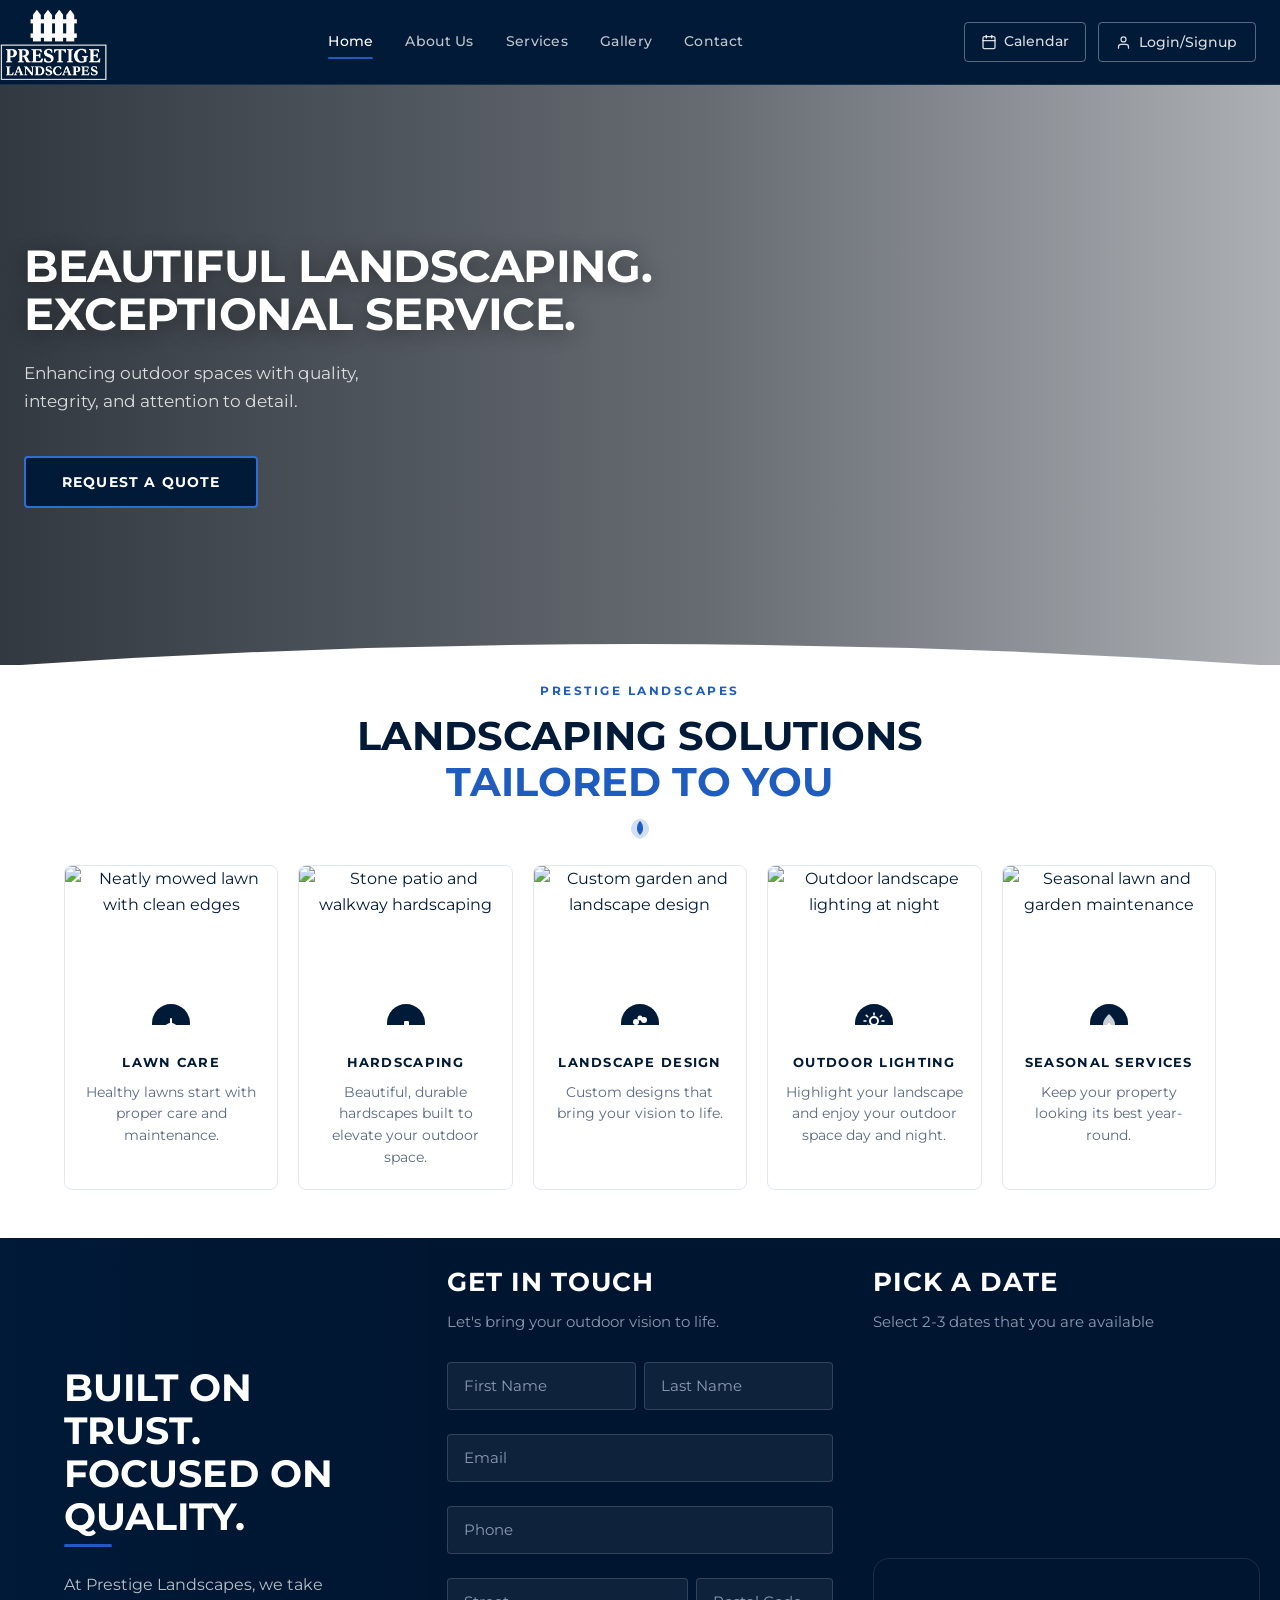
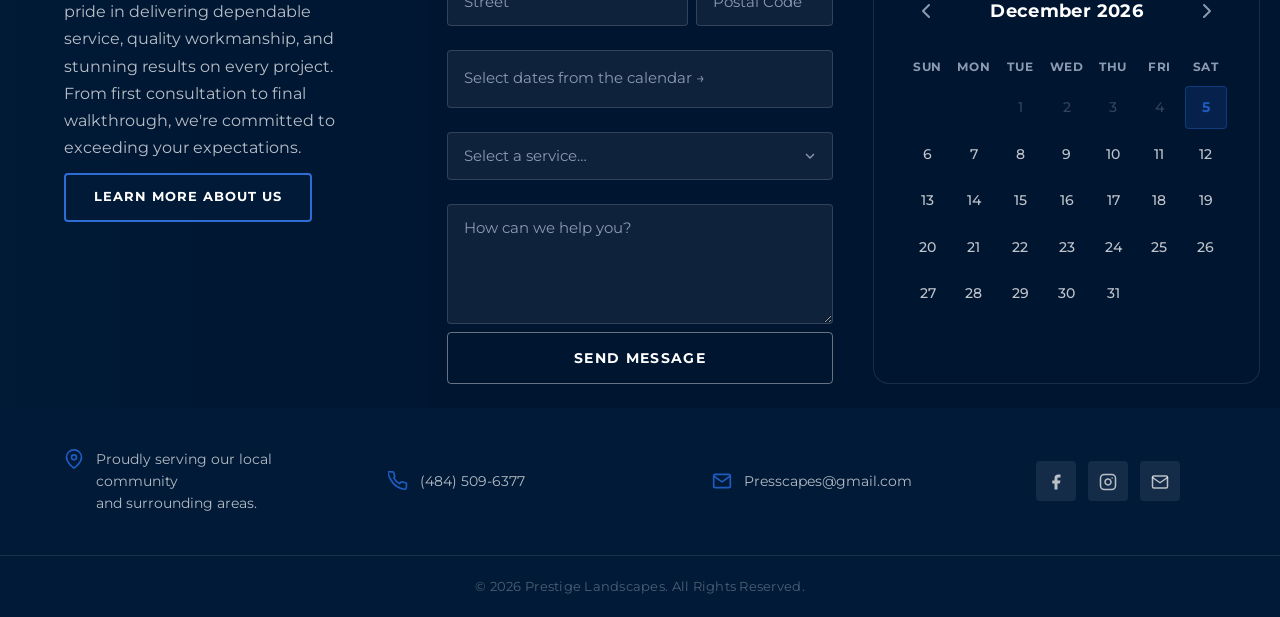
==== index.html @ 373656e6 "Install and configure Vercel Speed Insights This is an automated pull request generated by Vercel to" ====
<!DOCTYPE html>
<html lang="en">
<head>
  <meta charset="UTF-8" />
  <meta name="viewport" content="width=device-width, initial-scale=1.0" />
  <title>Prestige Landscapes</title>
  <link rel="stylesheet" href="style.css" />
  <link rel="preconnect" href="https://fonts.googleapis.com" />
  <link rel="preconnect" href="https://fonts.gstatic.com" crossorigin />
  <link href="https://fonts.googleapis.com/css2?family=Montserrat:wght@400;500;600;700&display=swap" rel="stylesheet" />
  <script type="module">
    import { injectSpeedInsights } from 'https://cdn.jsdelivr.net/npm/@vercel/speed-insights@2.0.0/dist/index.mjs';
    injectSpeedInsights();
  </script>
</head>
<body>

  <!-- NAVBAR -->
  <header class="navbar" id="navbar">
    <div class="nav-inner">
      <!-- Logo -->
      <a href="#home" class="nav-logo" aria-label="Prestige Landscapes Home">
        <img src="logo.png" alt="Prestige Landscapes" width="107" height="107" class="nav-logo-img" />
      </a>

      <!-- Nav Links -->
      <nav class="nav-links" id="nav-links" aria-label="Main navigation">
        <a href="index.html" class="nav-link active" id="home-link">Home</a>
        <a href="about.html" class="nav-link">About Us</a>
        <a href="services.html" class="nav-link">Services</a>
        <a href="gallery.html" class="nav-link">Gallery</a>
        <a href="contact.html" class="nav-link">Contact</a>
      </nav>

      <!-- Nav Actions -->
      <div class="nav-actions">
        <a href="schedule.html" class="btn-nav-outline">
          <svg width="16" height="16" viewBox="0 0 24 24" fill="none" stroke="currentColor" stroke-width="2" stroke-linecap="round" stroke-linejoin="round" aria-hidden="true"><rect x="3" y="4" width="18" height="18" rx="2"/><line x1="16" y1="2" x2="16" y2="6"/><line x1="8" y1="2" x2="8" y2="6"/><line x1="3" y1="10" x2="21" y2="10"/></svg>
          Calendar
        </a>
        <div class="auth-btn-wrap">
        <button class="btn-nav-solid" id="open-auth" type="button">
          <svg width="15" height="15" viewBox="0 0 24 24" fill="none" stroke="currentColor" stroke-width="2" stroke-linecap="round" stroke-linejoin="round" aria-hidden="true"><path d="M20 21v-2a4 4 0 00-4-4H8a4 4 0 00-4 4v2"/><circle cx="12" cy="7" r="4"/></svg>
          Login/Signup
        </button>
        <div class="user-dropdown" id="user-dropdown" hidden>
          <button class="user-dropdown-item" id="dropdown-booked">
            <svg width="15" height="15" viewBox="0 0 24 24" fill="none" stroke="currentColor" stroke-width="2" stroke-linecap="round" stroke-linejoin="round" aria-hidden="true"><rect x="3" y="4" width="18" height="18" rx="2"/><line x1="16" y1="2" x2="16" y2="6"/><line x1="8" y1="2" x2="8" y2="6"/><line x1="3" y1="10" x2="21" y2="10"/><path d="M8 14h.01M12 14h.01M16 14h.01M8 18h.01M12 18h.01"/></svg>
            Booked
          </button>
          <button class="user-dropdown-item" id="dropdown-settings">
            <svg width="15" height="15" viewBox="0 0 24 24" fill="none" stroke="currentColor" stroke-width="2" stroke-linecap="round" stroke-linejoin="round" aria-hidden="true"><circle cx="12" cy="12" r="3"/><path d="M19.4 15a1.65 1.65 0 00.33 1.82l.06.06a2 2 0 010 2.83 2 2 0 01-2.83 0l-.06-.06a1.65 1.65 0 00-1.82-.33 1.65 1.65 0 00-1 1.51V21a2 2 0 01-4 0v-.09A1.65 1.65 0 009 19.4a1.65 1.65 0 00-1.82.33l-.06.06a2 2 0 01-2.83 0 2 2 0 010-2.83l.06-.06A1.65 1.65 0 004.68 15a1.65 1.65 0 00-1.51-1H3a2 2 0 010-4h.09A1.65 1.65 0 004.6 9a1.65 1.65 0 00-.33-1.82l-.06-.06a2 2 0 010-2.83 2 2 0 012.83 0l.06.06A1.65 1.65 0 009 4.68a1.65 1.65 0 001-1.51V3a2 2 0 014 0v.09a1.65 1.65 0 001 1.51 1.65 1.65 0 001.82-.33l.06-.06a2 2 0 012.83 0 2 2 0 010 2.83l-.06.06A1.65 1.65 0 0019.4 9a1.65 1.65 0 001.51 1H21a2 2 0 010 4h-.09a1.65 1.65 0 00-1.51 1z"/></svg>
            Settings
          </button>
          <button class="user-dropdown-item user-dropdown-logout" id="dropdown-logout">
            <svg width="15" height="15" viewBox="0 0 24 24" fill="none" stroke="currentColor" stroke-width="2" stroke-linecap="round" stroke-linejoin="round" aria-hidden="true"><path d="M9 21H5a2 2 0 01-2-2V5a2 2 0 012-2h4"/><polyline points="16 17 21 12 16 7"/><line x1="21" y1="12" x2="9" y2="12"/></svg>
            Logout
          </button>
        </div>
        </div>
      </div>

      <button class="hamburger" id="hamburger" aria-label="Toggle menu" aria-expanded="false" aria-controls="nav-links">
        <span></span><span></span><span></span>
      </button>
    </div>
  </header>

  <!-- HERO -->
  <section class="hero" id="home">
    <div class="hero-overlay"></div>
    <div class="hero-arc">
      <svg viewBox="0 0 1440 60" preserveAspectRatio="none" xmlns="http://www.w3.org/2000/svg" style="width:100%;display:block;">
        <path d="M0,60 Q720,10 1440,60 L1440,60 L0,60 Z" fill="#ffffff"/>
      </svg>
    </div>
    <div class="hero-content">
      <h1 class="hero-title"><span class="hero-line">Beautiful Landscaping.</span><span class="hero-line">Exceptional Service.</span></h1>
      <p class="hero-sub"><span class="hero-sub-line">Enhancing outdoor spaces with quality,</span><span class="hero-sub-line">integrity, and attention to detail.</span></p>
      <a href="#contact" class="btn-hero">Request a Quote</a>
    </div>
  </section>

  <!-- SERVICES -->
  <section class="section-services" id="services">
    <div class="container">
      <div class="services-header">
        <p class="eyebrow-blue">Prestige Landscapes</p>
        <h2 class="services-title">Landscaping Solutions<br><span class="title-accent">Tailored to You</span></h2>
        <div class="title-leaf" aria-hidden="true">
          <svg width="24" height="24" viewBox="0 0 24 24" fill="none"><path d="M12 2C6 2 3 8 3 12s3 8 9 10c6-2 9-6 9-10S18 2 12 2z" fill="#1E5CBF" opacity=".2"/><path d="M12 4c-3 3-3 6-3 8s1 4 3 6c2-2 3-4 3-6s0-5-3-8z" fill="#1E5CBF"/></svg>
        </div>
      </div>
      <div class="services-grid">
        <!-- Lawn Care -->
        <div class="service-card">
          <div class="service-img-wrap">
            <img src="https://picsum.photos/id/15/400/280" alt="Neatly mowed lawn with clean edges" loading="lazy" width="400" height="280"/>
            <div class="service-icon-badge" aria-hidden="true">
              <svg width="24" height="24" viewBox="0 0 24 24" fill="none"><path d="M3 21c0 0 3-8 9-8s9 8 9 8" stroke="white" stroke-width="2" stroke-linecap="round"/><path d="M12 13V8" stroke="white" stroke-width="2" stroke-linecap="round"/><path d="M8 17c0 0 2-5 4-4" stroke="white" stroke-width="1.5" stroke-linecap="round"/><path d="M16 17c0 0-2-5-4-4" stroke="white" stroke-width="1.5" stroke-linecap="round"/></svg>
            </div>
          </div>
          <h3>Lawn Care</h3>
          <p>Healthy lawns start with proper care and maintenance.</p>
        </div>
        <!-- Hardscaping -->
        <div class="service-card">
          <div class="service-img-wrap">
            <img src="https://picsum.photos/id/43/400/280" alt="Stone patio and walkway hardscaping" loading="lazy" width="400" height="280"/>
            <div class="service-icon-badge" aria-hidden="true">
              <svg width="24" height="24" viewBox="0 0 24 24" fill="none"><rect x="3" y="14" width="5" height="7" rx="1" fill="white"/><rect x="10" y="10" width="5" height="11" rx="1" fill="white"/><rect x="17" y="16" width="4" height="5" rx="1" fill="white"/><rect x="2" y="20" width="20" height="2" rx="1" fill="white"/></svg>
            </div>
          </div>
          <h3>Hardscaping</h3>
          <p>Beautiful, durable hardscapes built to elevate your outdoor space.</p>
        </div>
        <!-- Landscape Design -->
        <div class="service-card">
          <div class="service-img-wrap">
            <img src="https://picsum.photos/id/75/400/280" alt="Custom garden and landscape design" loading="lazy" width="400" height="280"/>
            <div class="service-icon-badge" aria-hidden="true">
              <svg width="24" height="24" viewBox="0 0 24 24" fill="none"><rect x="3" y="14" width="18" height="7" rx="2" fill="white" opacity=".3"/><circle cx="8" cy="11" r="3" fill="white"/><circle cx="16" cy="9" r="3" fill="white"/><circle cx="12" cy="7" r="2.5" fill="white"/></svg>
            </div>
          </div>
          <h3>Landscape Design</h3>
          <p>Custom designs that bring your vision to life.</p>
        </div>
        <!-- Outdoor Lighting -->
        <div class="service-card">
          <div class="service-img-wrap">
            <img src="https://picsum.photos/id/429/400/280" alt="Outdoor landscape lighting at night" loading="lazy" width="400" height="280"/>
            <div class="service-icon-badge" aria-hidden="true">
              <svg width="24" height="24" viewBox="0 0 24 24" fill="none"><circle cx="12" cy="10" r="4" stroke="white" stroke-width="2"/><path d="M12 2v2M12 18v2M4.22 4.22l1.42 1.42M18.36 18.36l1.42 1.42M2 10h2M20 10h2M4.22 15.78l1.42-1.42M18.36 5.64l1.42-1.42" stroke="white" stroke-width="1.5" stroke-linecap="round"/><path d="M9 17h6l-1 4H10z" fill="white" opacity=".6"/></svg>
            </div>
          </div>
          <h3>Outdoor Lighting</h3>
          <p>Highlight your landscape and enjoy your outdoor space day and night.</p>
        </div>
        <!-- Seasonal Services -->
        <div class="service-card">
          <div class="service-img-wrap">
            <img src="https://picsum.photos/id/57/400/280" alt="Seasonal lawn and garden maintenance" loading="lazy" width="400" height="280"/>
            <div class="service-icon-badge" aria-hidden="true">
              <svg width="24" height="24" viewBox="0 0 24 24" fill="none"><path d="M12 3C8 7 6 10 6 13a6 6 0 0012 0c0-3-2-6-6-10z" fill="white" opacity=".8"/><path d="M12 13v6" stroke="white" stroke-width="2" stroke-linecap="round"/><path d="M9 16l3-3 3 3" stroke="white" stroke-width="1.5" stroke-linecap="round" stroke-linejoin="round"/></svg>
            </div>
          </div>
          <h3>Seasonal Services</h3>
          <p>Keep your property looking its best year-round.</p>
        </div>
      </div>
    </div>
  </section>

  <!-- ABOUT + CONTACT + CALENDAR -->
  <section class="section-contact-cal" id="contact">
    <div class="contact-cal-grid">
      <!-- Built on Trust (left) -->
      <div class="contact-cal-about" id="about">
        <h2 class="split-title">Built on Trust.<br>Focused on Quality.</h2>
        <div class="split-divider" aria-hidden="true"></div>
        <p class="split-body">At Prestige Landscapes, we take pride in delivering dependable service, quality workmanship, and stunning results on every project. From first consultation to final walkthrough, we're committed to exceeding your expectations.</p>
        <a href="#" class="btn-outline-white btn-inactive" onclick="return false;">Learn More About Us</a>
      </div>
      <!-- Form (middle) -->
      <div class="contact-cal-form" id="schedule">
        <h2 class="contact-title">Get in Touch</h2>
        <p class="contact-sub">Let's bring your outdoor vision to life.</p>
        <form class="contact-form" id="contact-form" novalidate aria-label="Contact form">
          <!-- Name -->
          <div class="cform-group">
            <div style="display:flex;gap:.5rem;">
              <input type="text" id="cf-fname" name="fname" placeholder="First Name" autocomplete="given-name" required aria-required="true" style="flex:1;" />
              <input type="text" id="cf-lname" name="lname" placeholder="Last Name" autocomplete="family-name" required aria-required="true" style="flex:1;" />
            </div>
            <span class="cfield-error" id="cf-name-error" role="alert"></span>
          </div>
          <!-- Email -->
          <div class="cform-group">
            <label for="cf-email" class="sr-only">Email Address</label>
            <input type="email" id="cf-email" name="email" placeholder="Email" autocomplete="email" required aria-required="true"/>
            <span class="cfield-error" id="cf-email-error" role="alert"></span>
          </div>
          <!-- Phone -->
          <div class="cform-group">
            <label for="cf-phone" class="sr-only">Phone Number</label>
            <input type="tel" id="cf-phone" name="phone" placeholder="Phone" autocomplete="tel" required aria-required="true"/>
            <span class="cfield-error" id="cf-phone-error" role="alert"></span>
          </div>
          <!-- Street | Postal Code -->
          <div class="cform-group">
            <div style="display:flex;gap:.5rem;">
              <input type="text" id="cf-street" name="street" placeholder="Street" autocomplete="street-address" style="flex:2;" />
              <input type="text" id="cf-zip" name="zip" placeholder="Postal Code" autocomplete="postal-code" style="flex:1;" />
            </div>
          </div>
          <!-- Date picker -->
          <div class="cform-group">
            <div class="date-time-picker" id="date-time-picker"></div>
            <input type="hidden" id="cf-date" name="date"/>
            <span class="cfield-error" id="cf-date-error" role="alert"></span>
          </div>
          <!-- Service -->
          <div class="cform-group">
            <label for="cf-service" class="sr-only">Service Needed</label>
            <select id="cf-service" name="service" required aria-required="true">
              <option value="">Select a service…</option>
              <option value="lawn">Lawn Care</option>
              <option value="hardscape">Hardscaping</option>
              <option value="design">Landscape Design</option>
              <option value="lighting">Outdoor Lighting</option>
              <option value="seasonal">Seasonal Services</option>
              <option value="other">Other</option>
            </select>
            <span class="cfield-error" id="cf-service-error" role="alert"></span>
          </div>
          <!-- Message -->
          <div class="cform-group">
            <label for="cf-message" class="sr-only">Message</label>
            <textarea id="cf-message" name="message" rows="4" placeholder="How can we help you?"></textarea>
          </div>
          <button type="submit" class="btn-send" id="send-btn">
            <span class="send-text">Send Message</span>
            <span class="send-spinner" hidden aria-hidden="true">
              <svg width="18" height="18" viewBox="0 0 18 18" fill="none" class="spinner-svg"><circle cx="9" cy="9" r="6" stroke="currentColor" stroke-width="2.5" stroke-dasharray="28" stroke-dashoffset="10" stroke-linecap="round"/></svg>
              Sending…
            </span>
          </button>
        </form>
      </div>
      <!-- Calendar (right) -->
      <div class="contact-cal-right">
        <h2 class="contact-title">Pick a Date</h2>
        <p class="contact-sub">Select 2-3 dates that you are available</p>
        <div class="calendar" id="calendar" aria-label="Booking calendar">
          <div class="cal-header">
            <button class="cal-nav" id="cal-prev" aria-label="Previous month">
              <svg width="20" height="20" viewBox="0 0 20 20" fill="none" aria-hidden="true"><path d="M13 16L7 10L13 4" stroke="currentColor" stroke-width="2" stroke-linecap="round" stroke-linejoin="round"/></svg>
            </button>
            <h3 class="cal-title" id="cal-title"></h3>
            <button class="cal-nav" id="cal-next" aria-label="Next month">
              <svg width="20" height="20" viewBox="0 0 20 20" fill="none" aria-hidden="true"><path d="M7 4L13 10L7 16" stroke="currentColor" stroke-width="2" stroke-linecap="round" stroke-linejoin="round"/></svg>
            </button>
          </div>
          <div class="cal-weekdays" aria-hidden="true">
            <span>Sun</span><span>Mon</span><span>Tue</span><span>Wed</span><span>Thu</span><span>Fri</span><span>Sat</span>
          </div>
          <div class="cal-days" id="cal-days" role="grid" aria-label="Calendar dates"></div>
          <p class="cal-selected-label" id="cal-selected-label"></p>
        </div>
      </div>
    </div>
  </section>

  <!-- LIGHTBOX -->
  <div class="lightbox" id="lightbox" role="dialog" aria-modal="true" aria-label="Image viewer" hidden>
    <div class="lightbox-backdrop" id="lightbox-backdrop"></div>
    <div class="lightbox-content">
      <button class="lightbox-close" id="lightbox-close" aria-label="Close image viewer">
        <svg width="22" height="22" viewBox="0 0 24 24" fill="none" aria-hidden="true"><path d="M18 6L6 18M6 6L18 18" stroke="currentColor" stroke-width="2.5" stroke-linecap="round"/></svg>
      </button>
      <button class="lightbox-prev" id="lightbox-prev" aria-label="Previous image">
        <svg width="22" height="22" viewBox="0 0 24 24" fill="none" aria-hidden="true"><path d="M15 18L9 12L15 6" stroke="currentColor" stroke-width="2.5" stroke-linecap="round" stroke-linejoin="round"/></svg>
      </button>
      <img class="lightbox-img" id="lightbox-img" src="" alt=""/>
      <button class="lightbox-next" id="lightbox-next" aria-label="Next image">
        <svg width="22" height="22" viewBox="0 0 24 24" fill="none" aria-hidden="true"><path d="M9 18L15 12L9 6" stroke="currentColor" stroke-width="2.5" stroke-linecap="round" stroke-linejoin="round"/></svg>
      </button>
      <p class="lightbox-caption" id="lightbox-caption"></p>
    </div>
  </div>

  <!-- FOOTER -->
  <footer class="footer">
    <div class="footer-main">
      <div class="container footer-grid">
        <div class="footer-item">
          <svg width="20" height="20" viewBox="0 0 24 24" fill="none" stroke="#1E5CBF" stroke-width="2" stroke-linecap="round" stroke-linejoin="round" aria-hidden="true"><path d="M21 10c0 7-9 13-9 13s-9-6-9-13a9 9 0 0118 0z"/><circle cx="12" cy="10" r="3"/></svg>
          <p>Proudly serving our local community<br>and surrounding areas.</p>
        </div>
        <div class="footer-item">
          <svg width="20" height="20" viewBox="0 0 24 24" fill="none" stroke="#1E5CBF" stroke-width="2" stroke-linecap="round" stroke-linejoin="round" aria-hidden="true"><path d="M22 16.92v3a2 2 0 01-2.18 2 19.79 19.79 0 01-8.63-3.07A19.5 19.5 0 013.07 9.81a19.79 19.79 0 01-3.07-8.65A2 2 0 012.18 1h3a2 2 0 012 1.72c.127.96.361 1.903.7 2.81a2 2 0 01-.45 2.11L6.91 8.17a16 16 0 006.92 6.92l1.53-1.52a2 2 0 012.11-.45c.907.339 1.85.573 2.81.7A2 2 0 0122 16.92z"/></svg>
          <a href="tel:+14845096377">(484) 509-6377</a>
        </div>
        <div class="footer-item">
          <svg width="20" height="20" viewBox="0 0 24 24" fill="none" stroke="#1E5CBF" stroke-width="2" stroke-linecap="round" stroke-linejoin="round" aria-hidden="true"><path d="M4 4h16c1.1 0 2 .9 2 2v12c0 1.1-.9 2-2 2H4c-1.1 0-2-.9-2-2V6c0-1.1.9-2 2-2z"/><polyline points="22,6 12,13 2,6"/></svg>
          <a href="mailto:Presscapes@gmail.com">Presscapes@gmail.com</a>
        </div>
        <div class="footer-item footer-socials">
          <a href="https://www.facebook.com/" target="_blank" rel="noopener noreferrer" class="social-icon" aria-label="Facebook">
            <svg width="18" height="18" viewBox="0 0 24 24" fill="currentColor" aria-hidden="true"><path d="M18 2h-3a5 5 0 00-5 5v3H7v4h3v8h4v-8h3l1-4h-4V7a1 1 0 011-1h3z"/></svg>
          </a>
          <a href="https://www.instagram.com/presscapes/" target="_blank" rel="noopener noreferrer" class="social-icon" aria-label="Instagram — @presscapes">
            <svg width="18" height="18" viewBox="0 0 24 24" fill="none" stroke="currentColor" stroke-width="2" stroke-linecap="round" stroke-linejoin="round" aria-hidden="true"><rect x="2" y="2" width="20" height="20" rx="5" ry="5"/><path d="M16 11.37A4 4 0 1112.63 8 4 4 0 0116 11.37z"/><line x1="17.5" y1="6.5" x2="17.51" y2="6.5"/></svg>
          </a>
          <a href="mailto:Presscapes@gmail.com" class="social-icon" aria-label="Email us">
            <svg width="18" height="18" viewBox="0 0 24 24" fill="none" stroke="currentColor" stroke-width="2" stroke-linecap="round" stroke-linejoin="round" aria-hidden="true"><path d="M4 4h16c1.1 0 2 .9 2 2v12c0 1.1-.9 2-2 2H4c-1.1 0-2-.9-2-2V6c0-1.1.9-2 2-2z"/><polyline points="22,6 12,13 2,6"/></svg>
          </a>
        </div>
      </div>
    </div>
    <div class="footer-bottom">
      <div class="container">
        <p>&copy; 2026 Prestige Landscapes. All Rights Reserved.</p>
      </div>
    </div>
  </footer>

  <!-- BOOKED MODAL -->
  <div class="auth-backdrop" id="booked-backdrop" hidden></div>
  <div class="auth-modal settings-modal" id="booked-modal" role="dialog" aria-modal="true" aria-label="My Bookings" hidden>
    <button class="auth-close" id="booked-close" aria-label="Close">
      <svg width="20" height="20" viewBox="0 0 24 24" fill="none" stroke="currentColor" stroke-width="2.5" stroke-linecap="round" aria-hidden="true"><path d="M18 6L6 18M6 6L18 18"/></svg>
    </button>
    <h2 class="settings-title">My Bookings</h2>
    <div id="booked-list"></div>
  </div>

  <!-- SETTINGS MODAL -->
  <div class="auth-backdrop" id="settings-backdrop" hidden></div>
  <div class="auth-modal settings-modal" id="settings-modal" role="dialog" aria-modal="true" aria-label="Account Settings" hidden>
    <button class="auth-close" id="settings-close" aria-label="Close">
      <svg width="20" height="20" viewBox="0 0 24 24" fill="none" stroke="currentColor" stroke-width="2.5" stroke-linecap="round" aria-hidden="true"><path d="M18 6L6 18M6 6L18 18"/></svg>
    </button>
    <h2 class="settings-title">Account Settings</h2>
    <form class="auth-form" id="form-settings">
      <p class="settings-section-label">Personal Info</p>
      <div class="settings-row">
        <input type="text" id="set-fname" placeholder="First Name" autocomplete="given-name" required />
        <input type="text" id="set-lname" placeholder="Last Name" autocomplete="family-name" required />
      </div>
      <input type="email" id="set-email" placeholder="Email Address" autocomplete="email" required />
      <input type="tel" id="set-phone" placeholder="Phone Number" autocomplete="tel" />
      <p class="settings-section-label">Address</p>
      <div class="settings-row">
        <input type="text" id="set-street" placeholder="Street" autocomplete="street-address" style="flex:2;" />
        <input type="text" id="set-zip" placeholder="Postal Code" autocomplete="postal-code" style="flex:1;" />
      </div>
      <p class="settings-section-label">Change Password <span style="font-weight:400;opacity:.5;">(leave blank to keep current)</span></p>
      <input type="password" id="set-pass" placeholder="New Password" autocomplete="new-password" />
      <input type="password" id="set-confirm" placeholder="Confirm New Password" autocomplete="new-password" />
      <button type="submit" class="auth-submit">Save Changes</button>
    </form>
  </div>

  <!-- LOGIN / SIGNUP MODAL -->
  <div class="auth-backdrop" id="auth-backdrop" hidden></div>
  <div class="auth-modal" id="auth-modal" role="dialog" aria-modal="true" aria-label="Login or Sign Up" hidden>
    <button class="auth-close" id="auth-close" aria-label="Close">
      <svg width="20" height="20" viewBox="0 0 24 24" fill="none" stroke="currentColor" stroke-width="2.5" stroke-linecap="round" aria-hidden="true"><path d="M18 6L6 18M6 6L18 18"/></svg>
    </button>
    <div class="auth-logo">
      <img src="logo.png" alt="Prestige Landscapes" width="60" height="60" />
    </div>
    <!-- Tabs -->
    <div class="auth-tabs">
      <button class="auth-tab active" id="tab-login" data-tab="login">Login</button>
      <button class="auth-tab" id="tab-signup" data-tab="signup">Sign Up</button>
    </div>
    <!-- No Account Found Dialog -->
    <div class="auth-no-account" id="auth-no-account" hidden>
      <svg width="36" height="36" viewBox="0 0 24 24" fill="none" stroke="#FC8181" stroke-width="2" stroke-linecap="round" aria-hidden="true"><circle cx="12" cy="12" r="10"/><line x1="12" y1="8" x2="12" y2="12"/><line x1="12" y1="16" x2="12.01" y2="16"/></svg>
      <p id="auth-no-account-msg">We don't have an account under that email address.</p>
      <div class="auth-no-account-actions">
        <button type="button" class="auth-no-action-secondary" id="auth-change-email">Change Email</button>
        <button type="button" class="auth-no-action-primary" id="auth-goto-signup">Sign Up</button>
      </div>
    </div>

    <!-- Login Form -->
    <form class="auth-form" id="form-login">
      <input type="email" placeholder="Email address" autocomplete="email" required />
      <input type="password" placeholder="Password" autocomplete="current-password" required />
      <a href="#" class="auth-forgot">Forgot password?</a>
      <button type="submit" class="auth-submit">Login</button>
      <p class="auth-switch">Don't have an account? <button type="button" class="auth-switch-btn" data-switch="signup">Sign Up</button></p>
    </form>
    <!-- Signup Form -->
    <form class="auth-form" id="form-signup" hidden>
      <input type="text" id="auth-fname" placeholder="First Name" autocomplete="given-name" required />
      <input type="text" id="auth-lname" placeholder="Last Name" autocomplete="family-name" required />
      <input type="email" placeholder="Email address" autocomplete="email" required />
      <input type="tel" id="auth-phone" placeholder="Phone number" autocomplete="tel" required />
      <input type="password" placeholder="Password" autocomplete="new-password" required />
      <input type="password" placeholder="Confirm password" autocomplete="new-password" required />
      <button type="submit" class="auth-submit">Create Account</button>
      <p class="auth-switch">Already have an account? <button type="button" class="auth-switch-btn" data-switch="login">Login</button></p>
    </form>
  </div>

  <script src="script.js"></script>
</body>
</html>
---- style.css ----
/* ============================================
   Prestige Landscapes — Stylesheet
   ============================================ */

:root {
  --navy-dark:   #001a37;
  --navy-mid:    #001530;
  --navy-light:  #002a55;
  --blue-accent: #1E5CBF;
  --blue-light:  #2E6DD4;
  --white:       #FFFFFF;
  --off-white:   #F4F6F9;
  --text-muted:  #8A9BB0;
  --border:      rgba(255,255,255,.1);
  --error:       #E53E3E;

  --font-head: 'Montserrat', sans-serif;
  --font-body: 'Montserrat', sans-serif;

  --nav-h: 85px;
  --radius-sm:  4px;
  --radius-md:  8px;
  --radius-lg:  16px;
  --shadow-card: 0 4px 24px rgba(0,0,0,.18);
  --shadow-lg:   0 12px 48px rgba(0,0,0,.32);
  --transition:  220ms ease;
}

*, *::before, *::after { box-sizing: border-box; margin: 0; padding: 0; }
html { scroll-behavior: smooth; font-size: 16px; }
@media (prefers-reduced-motion: reduce) {
  html { scroll-behavior: auto; }
  *, *::before, *::after { animation-duration: .01ms !important; transition-duration: .01ms !important; }
}

body {
  font-family: var(--font-body);
  font-weight: 400;
  background: var(--off-white);
  color: var(--navy-dark);
  line-height: 1.6;
  -webkit-font-smoothing: antialiased;
}

img { display: block; max-width: 100%; height: auto; }
a { color: inherit; text-decoration: none; }
ul { list-style: none; }
button { font-family: var(--font-body); cursor: pointer; border: none; background: none; }

.sr-only {
  position: absolute; width: 1px; height: 1px;
  padding: 0; margin: -1px; overflow: hidden;
  clip: rect(0,0,0,0); white-space: nowrap; border: 0;
}

.container {
  width: 100%;
  max-width: 1200px;
  margin: 0 auto;
  padding: 0 1.5rem;
}

/* ============================================
   NAVBAR
   ============================================ */
.navbar {
  position: sticky;
  top: 0;
  z-index: 200;
  height: var(--nav-h);
  background: var(--navy-dark);
  border-bottom: 1px solid var(--border);
  transition: box-shadow var(--transition);
  overflow: visible;
}

.navbar.scrolled { box-shadow: 0 2px 24px rgba(0,0,0,.4); }

.nav-inner {
  display: flex;
  align-items: center;
  justify-content: space-between;
  height: 100%;
  max-width: 1300px;
  margin: 0 auto;
  padding: 0 1.5rem 0 0;
  gap: 1.5rem;
}

.nav-logo {
  display: flex;
  align-items: center;
  flex-shrink: 0;
  height: 93px;
}
.nav-logo:focus-visible { outline: 2px solid var(--blue-accent); outline-offset: 3px; border-radius: var(--radius-sm); }
.nav-logo-img {
  display: block;
  width: 107px;
  height: 107px;
  transform: translateY(3px);
  object-fit: contain;
  border-radius: 0;
}

.nav-links {
  display: flex;
  align-items: center;
  gap: 2rem;
  flex: 1;
  justify-content: center;
}
.nav-link {
  color: rgba(255,255,255,.75);
  font-size: .9rem;
  font-weight: 500;
  letter-spacing: .02em;
  transition: color var(--transition);
  position: relative;
  padding: .2rem 0;
}
.nav-link::after {
  content: '';
  position: absolute;
  bottom: -2px; left: 0;
  width: 0; height: 2px;
  background: var(--blue-accent);
  border-radius: 2px;
  transition: width var(--transition);
}
.nav-link:hover, .nav-link.active { color: var(--white); }
.nav-link:hover::after, .nav-link.active::after { width: 100%; }
.nav-link:focus-visible { outline: 2px solid var(--blue-accent); outline-offset: 3px; border-radius: 2px; }
.nav-disabled { opacity: .35 !important; cursor: not-allowed !important; pointer-events: none; }
.btn-inactive { cursor: pointer; }

.nav-actions {
  display: flex;
  align-items: center;
  gap: .75rem;
  flex-shrink: 0;
}

.btn-nav-outline {
  display: inline-flex;
  align-items: center;
  gap: .4rem;
  padding: .5rem 1rem;
  border: 1px solid rgba(255,255,255,.35);
  border-radius: var(--radius-sm);
  color: rgba(255,255,255,.85);
  font-size: .85rem;
  font-weight: 500;
  transition: border-color var(--transition), color var(--transition), background var(--transition);
  white-space: nowrap;
  min-height: 40px;
}
.btn-nav-outline:hover { border-color: var(--white); color: var(--white); background: rgba(255,255,255,.05); }
.btn-nav-outline:focus-visible { outline: 2px solid var(--blue-accent); outline-offset: 2px; }

.btn-nav-solid {
  display: inline-flex;
  align-items: center;
  gap: .5rem;
  padding: .5rem 1.1rem;
  background: transparent;
  border: 1px solid rgba(255,255,255,.35);
  border-radius: var(--radius-sm);
  color: rgba(255,255,255,.85);
  font-size: .85rem;
  font-weight: 500;
  transition: border-color var(--transition), color var(--transition), background var(--transition);
  white-space: nowrap;
  min-height: 40px;
}
.btn-nav-solid:hover { border-color: var(--white); color: var(--white); background: rgba(255,255,255,.05); }
.btn-nav-solid:focus-visible { outline: 2px solid var(--blue-accent); outline-offset: 2px; }

.hamburger {
  display: none;
  flex-direction: column;
  gap: 5px;
  padding: 8px;
  border-radius: var(--radius-sm);
  flex-shrink: 0;
}
.hamburger:focus-visible { outline: 2px solid var(--blue-accent); outline-offset: 2px; }
.hamburger span {
  display: block;
  width: 24px; height: 2px;
  background: var(--white);
  border-radius: 2px;
  transition: transform var(--transition), opacity var(--transition);
}
.hamburger.open span:nth-child(1) { transform: translateY(7px) rotate(45deg); }
.hamburger.open span:nth-child(2) { opacity: 0; }
.hamburger.open span:nth-child(3) { transform: translateY(-7px) rotate(-45deg); }

/* ============================================
   HERO
   ============================================ */
.hero {
  position: relative;
  min-height: min(70vh, 580px);
  padding-bottom: 0;
  display: flex;
  align-items: center;
  background: url('https://picsum.photos/id/396/1600/900') center/cover no-repeat;
  color: var(--white);
}
.hero-arc {
  position: absolute;
  bottom: -1px;
  left: 0;
  right: 0;
  z-index: 2;
  line-height: 0;
}
.hero-overlay {
  position: absolute;
  inset: 0;
  background: linear-gradient(to right, rgba(8,15,24,.82) 0%, rgba(8,15,24,.60) 55%, rgba(8,15,24,.30) 100%);
}
.hero-content {
  position: relative;
  z-index: 1;
  max-width: 680px;
  padding: 3rem 2rem 3rem max(1.5rem, calc((100vw - 1300px)/2 + 1.5rem));
}
.hero-title {
  font-family: var(--font-head);
  font-size: clamp(1.6rem, 4vw, 2.8rem);
  font-weight: 700;
  line-height: 1.08;
  text-transform: uppercase;
  letter-spacing: -.01em;
  margin-bottom: 1.25rem;
  text-shadow: 0 2px 20px rgba(0,0,0,.4);
}
.hero-line {
  display: block;
  white-space: nowrap;
}
.hero-sub-line {
  display: block;
  white-space: nowrap;
}
.hero-sub {
  font-size: clamp(0.9rem, 1.5vw, 1.05rem);
  color: rgba(255,255,255,.82);
  line-height: 1.7;
  margin-bottom: 2.5rem;
}
.btn-hero {
  display: inline-flex;
  align-items: center;
  padding: .9rem 2.25rem;
  background: var(--navy-dark);
  border: 2px solid var(--blue-light);
  color: var(--white);
  font-family: var(--font-head);
  font-size: .9rem;
  font-weight: 700;
  letter-spacing: .08em;
  text-transform: uppercase;
  border-radius: var(--radius-sm);
  transition: background var(--transition), border-color var(--transition), color var(--transition);
  min-height: 52px;
  line-height: 1;
  white-space: nowrap;
}
.btn-hero:hover { background: var(--blue-light); border-color: var(--blue-light); }
.btn-hero:focus-visible { outline: 3px solid var(--blue-accent); outline-offset: 3px; }

/* ============================================
   SERVICES
   ============================================ */
.section-services {
  background: var(--white);
  padding: 1rem 0 3rem;
  position: relative;
  z-index: 1;
}
.services-header {
  text-align: center;
  margin-bottom: 1.5rem;
}
.eyebrow-blue {
  font-family: var(--font-head);
  font-size: .78rem;
  font-weight: 700;
  letter-spacing: .2em;
  text-transform: uppercase;
  color: var(--blue-accent);
  margin-bottom: .75rem;
}
.services-title {
  font-family: var(--font-head);
  font-size: clamp(1.75rem, 4vw, 2.5rem);
  font-weight: 700;
  color: var(--navy-dark);
  text-transform: uppercase;
  line-height: 1.15;
  margin-bottom: .75rem;
}
.title-accent { color: var(--blue-accent); }
.title-leaf { margin-top: .5rem; display: flex; justify-content: center; }

.services-grid {
  display: grid;
  grid-template-columns: repeat(5, 1fr);
  gap: 1.25rem;
}
.service-card {
  background: var(--white);
  border: 1px solid #E2E8F0;
  border-radius: var(--radius-md);
  overflow: hidden;
  transition: transform var(--transition), box-shadow var(--transition);
  text-align: center;
}
.service-card:hover {
  transform: translateY(-4px);
  box-shadow: var(--shadow-card);
}
.service-img-wrap {
  position: relative;
  aspect-ratio: 4/3;
  overflow: hidden;
}
.service-img-wrap img {
  width: 100%;
  height: 100%;
  object-fit: cover;
  transition: transform 350ms ease;
}
.service-card:hover .service-img-wrap img { transform: scale(1.06); }

.service-icon-badge {
  position: absolute;
  bottom: -20px;
  left: 50%;
  transform: translateX(-50%);
  width: 44px; height: 44px;
  background: var(--navy-dark);
  border-radius: 50%;
  border: 3px solid var(--white);
  display: flex;
  align-items: center;
  justify-content: center;
  z-index: 2;
}
.service-card h3 {
  font-family: var(--font-head);
  font-size: .8rem;
  font-weight: 700;
  text-transform: uppercase;
  letter-spacing: .1em;
  color: var(--navy-dark);
  margin: 1.75rem 1rem .5rem;
}
.service-card p {
  font-size: .85rem;
  color: #5A6A80;
  line-height: 1.6;
  padding: 0 1rem 1.25rem;
}

/* ============================================
   ABOUT
   ============================================ */
.section-about {
  background: var(--navy-dark);
  background-image: url('https://picsum.photos/id/28/800/600');
  background-size: cover;
  background-position: center;
  position: relative;
  padding: 3.5rem 0;
}
.section-about::before {
  content: '';
  position: absolute;
  inset: 0;
  background: rgba(0,20,45,.82);
}
.about-inner {
  position: relative;
  z-index: 1;
  max-width: 600px;
  margin: 0 auto;
  padding: 0 2rem;
  text-align: center;
}
.about-inner .split-divider { margin: 1rem auto; }

/* ============================================
   CONTACT + CALENDAR COMBINED
   ============================================ */
.section-contact-cal {
  background: var(--navy-mid);
  padding: 0;
}
.contact-cal-grid {
  display: grid;
  grid-template-columns: 1fr 1fr 1fr;
  min-height: 520px;
}
.contact-cal-about {
  padding: 1rem 4rem 1.5rem;
  display: flex;
  flex-direction: column;
  justify-content: flex-start;
  position: relative;
  background-image: url('https://picsum.photos/id/28/800/900');
  background-size: cover;
  background-position: center;
}
.contact-cal-about::before {
  content: '';
  position: absolute;
  inset: 0;
  background: linear-gradient(to right, rgba(0,26,55,.92) 0%, rgba(0,26,55,.75) 20%, rgba(0,26,55,.5) 50%, rgba(0,26,55,.35) 100%);
}
.contact-cal-about > * {
  position: relative;
  z-index: 1;
}
.contact-cal-about .split-title {
  margin-top: 7rem;
  margin-bottom: .4rem;
}
.contact-cal-about .split-divider {
  margin-bottom: 1.5rem;
  margin-top: 0;
}
.contact-cal-about .split-body {
  margin-top: 0;
  margin-bottom: .75rem;
}
.contact-cal-form {
  padding: 1.5rem 1.25rem;
  display: flex;
  flex-direction: column;
}
.contact-cal-form .btn-send {
  margin-top: auto;
}
.contact-cal-right {
  padding: 1.5rem 1.25rem;
  display: flex;
  flex-direction: column;
}
.contact-cal-right .calendar {
  margin-top: auto;
}
.contact-cal-right .calendar {
  background: var(--navy-mid);
  border: 1px solid var(--border);
  border-radius: var(--radius-lg);
  padding: 2rem;
  max-width: 100%;
  box-shadow: var(--shadow-md);
}
.cform-label {
  display: block;
  font-size: .82rem;
  font-weight: 600;
  color: rgba(255,255,255,.8);
  margin-bottom: .4rem;
}

/* Date + Time Picker */
.date-time-picker {
  display: flex;
  flex-direction: column;
  gap: .35rem;
  max-height: 340px;
  overflow-y: auto;
  padding: .75rem 1rem;
  background: rgba(255,255,255,.06);
  border: 1px solid rgba(255,255,255,.15);
  border-radius: var(--radius-sm);
}
.date-time-picker::-webkit-scrollbar { width: 4px; }
.date-time-picker::-webkit-scrollbar-track { background: transparent; }
.date-time-picker::-webkit-scrollbar-thumb { background: rgba(255,255,255,.2); border-radius: 2px; }

.dt-empty {
  color: var(--text-muted);
  font-size: .92rem;
  font-style: normal;
  padding: .25rem 0;
}
.dt-row {
  display: flex;
  align-items: center;
  gap: .75rem;
}
.dt-date {
  font-size: .78rem;
  font-weight: 600;
  color: rgba(255,255,255,.7);
  width: 80px;
  flex-shrink: 0;
}
.dt-slots {
  display: flex;
  gap: .35rem;
  flex-wrap: wrap;
}
.dt-slot {
  padding: .3rem .6rem;
  font-size: .72rem;
  font-weight: 500;
  font-family: var(--font-body);
  color: rgba(255,255,255,.7);
  background: rgba(255,255,255,.07);
  border: 1px solid rgba(255,255,255,.15);
  border-radius: var(--radius-sm);
  cursor: pointer;
  transition: background var(--transition), border-color var(--transition), color var(--transition);
  white-space: nowrap;
}
.dt-slot:hover {
  background: rgba(30,92,191,.4);
  border-color: var(--blue-accent);
  color: var(--white);
}
.dt-slot-selected {
  background: var(--blue-accent) !important;
  border-color: var(--blue-accent) !important;
  color: var(--white) !important;
}

/* ============================================
   SHARED ABOUT/SPLIT STYLES
   ============================================ */
.split-title {
  font-family: var(--font-head);
  font-size: clamp(1.75rem, 3vw, 2.4rem);
  font-weight: 700;
  text-transform: uppercase;
  color: var(--white);
  line-height: 1.12;
  margin-bottom: 1.25rem;
}
.split-divider {
  width: 48px; height: 3px;
  background: var(--blue-accent);
  border-radius: 2px;
  margin-bottom: 1.5rem;
}
.split-body {
  color: rgba(255,255,255,.72);
  font-size: .97rem;
  line-height: 1.75;
  margin-bottom: 2rem;
}
.btn-outline-white {
  display: inline-flex;
  align-items: center;
  width: fit-content;
  padding: .75rem 1.75rem;
  background: var(--navy-dark);
  border: 2px solid var(--blue-light);
  color: var(--white);
  font-family: var(--font-head);
  font-size: .8rem;
  font-weight: 700;
  letter-spacing: .08em;
  text-transform: uppercase;
  border-radius: var(--radius-sm);
  transition: background var(--transition), color var(--transition), border-color var(--transition);
  min-height: 48px;
  white-space: nowrap;
}
.btn-outline-white:hover { background: var(--blue-light); border-color: var(--blue-light); }
.btn-outline-white:focus-visible { outline: 2px solid var(--blue-accent); outline-offset: 2px; }

.contact-title {
  font-family: var(--font-head);
  font-size: 1.6rem;
  font-weight: 700;
  color: var(--white);
  text-transform: uppercase;
  letter-spacing: .04em;
  margin-bottom: .5rem;
}
.contact-sub {
  color: var(--text-muted);
  font-size: .92rem;
  margin-bottom: 1.75rem;
}

/* Contact form inputs */
.cform-group { margin-bottom: 1.5rem; }
.cform-group:last-of-type { margin-bottom: 0; }
.cform-group input,
.cform-group select,
.cform-group textarea {
  width: 100%;
  padding: .75rem 1rem;
  background: rgba(255,255,255,.06);
  border: 1px solid rgba(255,255,255,.15);
  border-radius: var(--radius-sm);
  font-family: var(--font-body);
  font-size: .92rem;
  color: var(--white);
  transition: border-color var(--transition), background var(--transition);
  min-height: 48px;
}
.cform-group input::placeholder,
.cform-group textarea::placeholder { color: var(--text-muted); }
.cform-group select { color: var(--text-muted); cursor: pointer; appearance: none; background-image: url("data:image/svg+xml,%3Csvg xmlns='http://www.w3.org/2000/svg' width='16' height='16' viewBox='0 0 24 24' fill='none' stroke='%238A9BB0' stroke-width='2'%3E%3Cpolyline points='6 9 12 15 18 9'/%3E%3C/svg%3E"); background-repeat: no-repeat; background-position: right .9rem center; padding-right: 2.5rem; }
.cform-group select option { background: var(--navy-dark); color: var(--white); }
.cform-group input:focus,
.cform-group select:focus,
.cform-group textarea:focus {
  outline: none;
  border-color: var(--blue-accent);
  background: rgba(30,92,191,.08);
}
.cform-group input.error { border-color: var(--error); }
.cform-group textarea { resize: vertical; min-height: 100px; line-height: 1.6; }
.cform-group input[readonly] { cursor: default; }

.cfield-error {
  display: block;
  font-size: .78rem;
  color: #FC8181;
  margin-top: .25rem;
}

.btn-send {
  width: 100%;
  padding: .9rem;
  background: transparent;
  border: 1px solid rgba(255,255,255,.4);
  border-radius: var(--radius-sm);
  color: var(--white);
  font-family: var(--font-head);
  font-size: .85rem;
  font-weight: 700;
  letter-spacing: .1em;
  text-transform: uppercase;
  cursor: pointer;
  transition: background var(--transition), border-color var(--transition);
  display: flex;
  align-items: center;
  justify-content: center;
  gap: .5rem;
  min-height: 52px;
  margin-top: .25rem;
}
.btn-send:hover { background: var(--blue-accent); border-color: var(--blue-accent); }
.btn-send:focus-visible { outline: 2px solid var(--blue-accent); outline-offset: 2px; }
.btn-send:disabled { opacity: .55; cursor: not-allowed; }

.send-spinner { display: inline-flex; align-items: center; gap: .4rem; }
.send-spinner[hidden] { display: none; }
.btn-text[hidden] { display: none; }
.spinner-svg { animation: spin .8s linear infinite; }
@keyframes spin { to { transform: rotate(360deg); } }

.form-success-msg {
  text-align: center;
  padding: 1.5rem 0;
  color: var(--white);
  display: flex;
  flex-direction: column;
  align-items: center;
  gap: .75rem;
}
.form-success-msg p { color: rgba(255,255,255,.8); font-size: .95rem; }

/* ============================================
   CALENDAR
   ============================================ */
.section-calendar {
  background: var(--navy-dark);
  padding: 3rem 0;
}
.cal-section-header {
  text-align: center;
  margin-bottom: 1.5rem;
}
.cal-section-title {
  font-family: var(--font-head);
  font-size: clamp(1.6rem, 3.5vw, 2.2rem);
  font-weight: 700;
  color: var(--white);
  text-transform: uppercase;
  margin-bottom: .6rem;
}
.cal-section-sub {
  color: var(--text-muted);
  font-size: .95rem;
}
.calendar-wrapper { display: flex; justify-content: center; }
.calendar {
  background: var(--navy-mid);
  border: 1px solid var(--border);
  border-radius: var(--radius-lg);
  padding: 2rem;
  width: 100%;
  max-width: 480px;
}
.cal-header {
  display: flex;
  align-items: center;
  justify-content: space-between;
  margin-bottom: 1.5rem;
}
.cal-title {
  font-family: var(--font-head);
  font-size: 1.1rem;
  font-weight: 700;
  color: var(--white);
  letter-spacing: .02em;
}
.cal-nav {
  width: 40px; height: 40px;
  border-radius: 50%;
  display: flex;
  align-items: center;
  justify-content: center;
  color: var(--text-muted);
  transition: background var(--transition), color var(--transition);
}
.cal-nav:hover { background: rgba(255,255,255,.08); color: var(--white); }
.cal-nav:focus-visible { outline: 2px solid var(--blue-accent); outline-offset: 2px; }
.cal-weekdays {
  display: grid;
  grid-template-columns: repeat(7, 1fr);
  gap: 4px;
  margin-bottom: .4rem;
}
.cal-weekdays span {
  text-align: center;
  font-size: .72rem;
  font-weight: 700;
  color: var(--text-muted);
  text-transform: uppercase;
  letter-spacing: .06em;
  padding: .2rem 0;
}
.cal-days {
  display: grid;
  grid-template-columns: repeat(7, 1fr);
  gap: 4px;
}
.cal-day {
  aspect-ratio: 1;
  border-radius: var(--radius-sm);
  display: flex;
  align-items: center;
  justify-content: center;
  font-size: .88rem;
  font-weight: 500;
  color: rgba(255,255,255,.75);
  cursor: pointer;
  transition: background var(--transition), color var(--transition);
  min-height: 40px;
  border: 1px solid transparent;
  background: none;
  padding: 0;
}
.cal-day:hover:not(.cal-day-empty):not(.cal-day-past) {
  background: rgba(30,92,191,.25);
  border-color: var(--blue-accent);
  color: var(--white);
}
.cal-day:focus-visible { outline: 2px solid var(--blue-accent); outline-offset: 1px; }
.cal-day-empty { pointer-events: none; }
.cal-day-past { color: rgba(255,255,255,.2); cursor: not-allowed; }
.cal-day-today {
  background: rgba(30,92,191,.2);
  color: var(--blue-accent);
  font-weight: 700;
  border-color: rgba(30,92,191,.4);
}
.cal-day-selected {
  background: var(--blue-accent) !important;
  color: var(--white) !important;
  border-color: var(--blue-accent) !important;
  font-weight: 700;
}
.cal-selected-label {
  margin-top: 1.25rem;
  text-align: center;
  font-size: .85rem;
  font-weight: 600;
  color: var(--blue-accent);
  min-height: 1.2em;
}

/* ============================================
   GALLERY
   ============================================ */
.section-gallery {
  background: var(--off-white);
  padding: 3rem 0;
}
.gallery-section-header {
  text-align: center;
  max-width: 600px;
  margin: 0 auto 1.5rem;
}
.gallery-section-title {
  font-family: var(--font-head);
  font-size: clamp(1.6rem, 3.5vw, 2.2rem);
  font-weight: 700;
  color: var(--navy-dark);
  text-transform: uppercase;
  margin-bottom: .6rem;
}
.gallery-section-sub { color: #5A6A80; font-size: .95rem; }

.gallery-grid {
  display: grid;
  grid-template-columns: repeat(3, 1fr);
  gap: 1rem;
}
.gallery-item {
  position: relative;
  aspect-ratio: 4/3;
  overflow: hidden;
  border-radius: var(--radius-md);
  cursor: pointer;
  padding: 0;
  border: none;
  display: block;
  width: 100%;
}
.gallery-item img {
  width: 100%;
  height: 100%;
  object-fit: cover;
  transition: transform 350ms ease;
}
.gallery-overlay {
  position: absolute;
  inset: 0;
  background: linear-gradient(to top, rgba(10,23,38,.8) 0%, transparent 55%);
  opacity: 0;
  transition: opacity var(--transition);
  display: flex;
  align-items: flex-end;
  padding: 1rem;
}
.gallery-overlay span {
  color: var(--white);
  font-family: var(--font-head);
  font-weight: 700;
  font-size: .85rem;
  letter-spacing: .06em;
  text-transform: uppercase;
  transform: translateY(6px);
  transition: transform var(--transition);
}
.gallery-item:hover img { transform: scale(1.06); }
.gallery-item:hover .gallery-overlay { opacity: 1; }
.gallery-item:hover .gallery-overlay span { transform: translateY(0); }
.gallery-item:focus-visible { outline: 3px solid var(--blue-accent); outline-offset: 3px; }

/* Lightbox */
.lightbox { position: fixed; inset: 0; z-index: 1000; display: flex; align-items: center; justify-content: center; }
.lightbox[hidden] { display: none; }
.lightbox-backdrop { position: absolute; inset: 0; background: rgba(0,0,0,.92); backdrop-filter: blur(4px); }
.lightbox-content { position: relative; z-index: 1; display: flex; flex-direction: column; align-items: center; max-width: min(92vw, 1000px); width: 100%; padding: 1rem; }
.lightbox-img { border-radius: var(--radius-md); max-height: 75vh; width: 100%; object-fit: contain; box-shadow: var(--shadow-lg); }
.lightbox-caption { color: rgba(255,255,255,.7); margin-top: .75rem; font-size: .9rem; font-family: var(--font-head); letter-spacing: .08em; text-transform: uppercase; text-align: center; }
.lightbox-close, .lightbox-prev, .lightbox-next {
  position: absolute;
  background: rgba(255,255,255,.1);
  border: 1px solid rgba(255,255,255,.2);
  color: var(--white);
  border-radius: 50%;
  width: 48px; height: 48px;
  display: flex; align-items: center; justify-content: center;
  transition: background var(--transition);
  cursor: pointer; padding: 0;
}
.lightbox-close:hover, .lightbox-prev:hover, .lightbox-next:hover { background: rgba(255,255,255,.22); }
.lightbox-close:focus-visible, .lightbox-prev:focus-visible, .lightbox-next:focus-visible { outline: 2px solid var(--blue-accent); outline-offset: 2px; }
.lightbox-close { top: -.5rem; right: -.5rem; }
.lightbox-prev { left: -3.5rem; top: 50%; transform: translateY(-50%); }
.lightbox-next { right: -3.5rem; top: 50%; transform: translateY(-50%); }

/* ============================================
   LOGIN / SIGNUP MODAL
   ============================================ */
/* User dropdown */
.auth-btn-wrap {
  position: relative;
}
.user-dropdown {
  position: absolute;
  top: calc(100% + 8px);
  right: 0;
  background: var(--navy-mid);
  border: 1px solid rgba(255,255,255,.12);
  border-radius: var(--radius-md);
  min-width: 160px;
  box-shadow: var(--shadow-lg);
  overflow: hidden;
  z-index: 300;
}
.user-dropdown[hidden] { display: none; }
.user-dropdown-item {
  display: flex;
  align-items: center;
  gap: .6rem;
  width: 100%;
  padding: .75rem 1rem;
  font-family: var(--font-body);
  font-size: .88rem;
  font-weight: 500;
  color: rgba(255,255,255,.8);
  text-align: left;
  transition: background var(--transition), color var(--transition);
  cursor: pointer;
}
.user-dropdown-item:hover { background: rgba(255,255,255,.07); color: var(--white); }
.user-dropdown-logout { color: #FC8181; }
.user-dropdown-logout:hover { background: rgba(252,129,129,.08); color: #FC8181; }

/* ============================================
   LOGIN / SIGNUP MODAL
   ============================================ */
.auth-backdrop {
  position: fixed;
  inset: 0;
  z-index: 500;
  backdrop-filter: blur(6px);
  background: rgba(0,10,25,.55);
}
.auth-backdrop[hidden] { display: none; }

.auth-modal {
  position: fixed;
  top: 50%; left: 50%;
  transform: translate(-50%, -50%);
  z-index: 501;
  background: var(--navy-dark);
  border: 1px solid rgba(255,255,255,.12);
  border-radius: var(--radius-lg);
  padding: 2.5rem 2rem;
  width: 100%;
  max-width: 400px;
  box-shadow: var(--shadow-lg);
}
.auth-modal[hidden] { display: none; }

.auth-close {
  position: absolute;
  top: 1rem; right: 1rem;
  color: rgba(255,255,255,.5);
  padding: .4rem;
  border-radius: var(--radius-sm);
  transition: color var(--transition), background var(--transition);
}
.auth-close:hover { color: var(--white); background: rgba(255,255,255,.08); }

.auth-logo {
  display: flex;
  justify-content: center;
  margin-bottom: 1.25rem;
}

.auth-tabs {
  display: flex;
  background: rgba(255,255,255,.06);
  border-radius: var(--radius-sm);
  padding: .25rem;
  margin-bottom: 1.5rem;
  gap: .25rem;
}
.auth-tab {
  flex: 1;
  padding: .55rem;
  font-family: var(--font-head);
  font-size: .85rem;
  font-weight: 600;
  color: rgba(255,255,255,.5);
  border-radius: calc(var(--radius-sm) - 2px);
  transition: background var(--transition), color var(--transition);
  letter-spacing: .03em;
}
.auth-tab.active {
  background: var(--blue-accent);
  color: var(--white);
}
.auth-tab:hover:not(.active) { color: var(--white); }

.auth-form {
  display: flex;
  flex-direction: column;
  gap: .75rem;
}
.auth-form[hidden] { display: none; }
.auth-form input {
  width: 100%;
  padding: .75rem 1rem;
  background: rgba(255,255,255,.06);
  border: 1px solid rgba(255,255,255,.12);
  border-radius: var(--radius-sm);
  font-family: var(--font-body);
  font-size: .92rem;
  color: var(--white);
  min-height: 48px;
  transition: border-color var(--transition);
}
.auth-form input::placeholder { color: var(--text-muted); }
.auth-form input:focus { outline: none; border-color: var(--blue-accent); }

.auth-forgot {
  font-size: .8rem;
  color: var(--text-muted);
  text-align: right;
  transition: color var(--transition);
  margin-top: -.25rem;
}
.auth-forgot:hover { color: var(--blue-accent); }

.auth-submit {
  width: 100%;
  padding: .85rem;
  background: var(--blue-accent);
  border: none;
  border-radius: var(--radius-sm);
  color: var(--white);
  font-family: var(--font-head);
  font-size: .9rem;
  font-weight: 700;
  letter-spacing: .05em;
  cursor: pointer;
  transition: background var(--transition);
  min-height: 48px;
}
.auth-submit:hover { background: var(--blue-light); }

.auth-switch {
  text-align: center;
  font-size: .82rem;
  color: var(--text-muted);
  margin-top: .25rem;
}
.auth-switch-btn {
  color: var(--blue-accent);
  font-weight: 600;
  font-family: var(--font-body);
  font-size: .82rem;
  cursor: pointer;
  transition: color var(--transition);
}
.auth-switch-btn:hover { color: var(--blue-light); }

.auth-no-account {
  text-align: center;
  padding: 1rem 0 .5rem;
  display: flex;
  flex-direction: column;
  align-items: center;
  gap: .75rem;
}
.auth-no-account[hidden] { display: none; }
.auth-no-account p {
  color: rgba(255,255,255,.8);
  font-size: .92rem;
  line-height: 1.5;
}
.auth-no-account-actions {
  display: flex;
  gap: .75rem;
  width: 100%;
}
.auth-no-action-secondary {
  flex: 1;
  padding: .7rem;
  background: transparent;
  border: 1px solid rgba(255,255,255,.2);
  border-radius: var(--radius-sm);
  color: rgba(255,255,255,.75);
  font-family: var(--font-head);
  font-size: .82rem;
  font-weight: 600;
  cursor: pointer;
  transition: border-color var(--transition), color var(--transition);
}
.auth-no-action-secondary:hover { border-color: var(--white); color: var(--white); }
.auth-no-action-primary {
  flex: 1;
  padding: .7rem;
  background: var(--blue-accent);
  border: none;
  border-radius: var(--radius-sm);
  color: var(--white);
  font-family: var(--font-head);
  font-size: .82rem;
  font-weight: 600;
  cursor: pointer;
  transition: background var(--transition);
}
.auth-no-action-primary:hover { background: var(--blue-light); }
/* Booked list */
.booked-empty {
  text-align: center;
  color: var(--text-muted);
  font-size: .88rem;
  padding: 2rem 0;
  line-height: 1.7;
}
.booked-item {
  background: rgba(255,255,255,.04);
  border: 1px solid rgba(255,255,255,.1);
  border-radius: var(--radius-md);
  padding: 1rem 1.1rem;
  margin-bottom: .75rem;
  transition: border-color var(--transition);
}
.booked-item:last-child { margin-bottom: 0; }
.booked-item:hover { border-color: rgba(255,255,255,.2); }

.booked-item-header {
  display: flex;
  align-items: center;
  justify-content: space-between;
  margin-bottom: .5rem;
}
.booked-item-status {
  font-size: .7rem;
  font-weight: 700;
  letter-spacing: .08em;
  text-transform: uppercase;
  color: #F59E0B;
  background: rgba(245,158,11,.12);
  border: 1px solid rgba(245,158,11,.3);
  border-radius: var(--radius-full);
  padding: .15rem .6rem;
}
.booked-item-date {
  font-size: .72rem;
  color: var(--text-muted);
}
.booked-item-service {
  font-family: var(--font-head);
  font-size: .95rem;
  font-weight: 700;
  color: var(--white);
  margin-bottom: .4rem;
}
.booked-item-slots {
  display: flex;
  align-items: flex-start;
  gap: .4rem;
  font-size: .8rem;
  color: var(--text-muted);
  line-height: 1.5;
  margin-bottom: .85rem;
}
.booked-item-slots svg { flex-shrink: 0; margin-top: .15rem; color: var(--blue-accent); }
.booked-item-actions {
  display: flex;
  gap: .5rem;
}
.booked-btn-edit, .booked-btn-cancel {
  display: inline-flex;
  align-items: center;
  gap: .35rem;
  padding: .4rem .85rem;
  border-radius: var(--radius-sm);
  font-family: var(--font-body);
  font-size: .78rem;
  font-weight: 600;
  cursor: pointer;
  transition: background var(--transition), border-color var(--transition), color var(--transition);
}
.booked-btn-edit {
  background: transparent;
  border: 1px solid rgba(255,255,255,.2);
  color: rgba(255,255,255,.8);
}
.booked-btn-edit:hover { background: rgba(255,255,255,.08); border-color: var(--white); color: var(--white); }
.booked-btn-cancel {
  background: transparent;
  border: 1px solid rgba(252,129,129,.3);
  color: #FC8181;
}
.booked-btn-cancel:hover { background: rgba(252,129,129,.1); border-color: #FC8181; }

/* Settings Modal */
.settings-modal { max-width: 480px; max-height: 90vh; overflow-y: auto; }
.settings-title {
  font-family: var(--font-head);
  font-size: 1.2rem;
  font-weight: 700;
  color: var(--white);
  margin-bottom: 1.25rem;
  text-align: center;
}
.settings-section-label {
  font-size: .75rem;
  font-weight: 700;
  letter-spacing: .1em;
  text-transform: uppercase;
  color: var(--blue-accent);
  margin-top: .5rem;
  margin-bottom: -.1rem;
}
.settings-row {
  display: flex;
  gap: .5rem;
}
.settings-row input { flex: 1; }

.auth-error {
  color: #FC8181;
  font-size: .8rem;
  text-align: center;
  margin-top: -.25rem;
}

/* ============================================
   FOOTER
   ============================================ */
.footer { background: var(--navy-dark); }
.footer-main { padding: 2.5rem 0; border-bottom: 1px solid var(--border); }
.footer-grid {
  display: flex;
  align-items: center;
  justify-content: space-between;
  flex-wrap: wrap;
  gap: 2rem;
}
.footer-item {
  display: flex;
  align-items: flex-start;
  gap: .75rem;
  color: rgba(255,255,255,.7);
  font-size: .9rem;
  line-height: 1.55;
  flex: 1;
  min-width: 180px;
}
.footer-item svg { flex-shrink: 0; margin-top: .1rem; }
.footer-item a {
  color: rgba(255,255,255,.7);
  transition: color var(--transition);
}
.footer-item a:hover { color: var(--blue-accent); }
.footer-item a:focus-visible { outline: 1px solid var(--blue-accent); outline-offset: 2px; }

.footer-socials {
  display: flex;
  align-items: center;
  gap: .75rem;
  flex: 0 0 auto;
}
.social-icon {
  width: 40px; height: 40px;
  background: rgba(255,255,255,.08);
  border-radius: var(--radius-sm);
  display: flex; align-items: center; justify-content: center;
  color: rgba(255,255,255,.7);
  transition: background var(--transition), color var(--transition);
}
.social-icon:hover { background: var(--blue-accent); color: var(--white); }
.social-icon:focus-visible { outline: 2px solid var(--blue-accent); outline-offset: 2px; }

.footer-bottom {
  padding: 1.25rem 0;
  text-align: center;
}
.footer-bottom p {
  font-size: .82rem;
  color: rgba(255,255,255,.3);
  letter-spacing: .02em;
}

/* ============================================
   RESPONSIVE
   ============================================ */
@media (max-width: 1100px) {
  .services-grid { grid-template-columns: repeat(3, 1fr); }
  .services-grid .service-card:nth-child(4),
  .services-grid .service-card:nth-child(5) { grid-column: span 1; }
}

@media (max-width: 900px) {
  .contact-cal-grid { grid-template-columns: 1fr; }
  .contact-cal-about, .contact-cal-form { border-right: none; border-bottom: 1px solid var(--border); }
  .lightbox-prev { left: .5rem; }
  .lightbox-next { right: .5rem; }
  .footer-grid { flex-direction: column; align-items: flex-start; }
  .footer-socials { align-self: flex-start; }
}

@media (max-width: 768px) {
  .hamburger { display: flex; }
  .nav-actions { display: none; }
  .nav-links {
    display: none;
    position: absolute;
    top: var(--nav-h);
    left: 0; right: 0;
    background: var(--navy-dark);
    flex-direction: column;
    align-items: flex-start;
    padding: 1rem 1.5rem 1.5rem;
    gap: 0;
    box-shadow: 0 8px 32px rgba(0,0,0,.4);
    border-bottom: 1px solid var(--border);
  }
  .nav-links.open { display: flex; }
  .nav-link { padding: .85rem 0; width: 100%; border-bottom: 1px solid var(--border); font-size: 1rem; }
  .nav-link:last-child { border-bottom: none; }
  .nav-link::after { display: none; }
  .services-grid { grid-template-columns: repeat(2, 1fr); }
  .gallery-grid { grid-template-columns: repeat(2, 1fr); }
  .hero { min-height: min(80vh, 600px); }
  .hero-content { padding: 3rem 1.5rem; }
}

@media (max-width: 520px) {
  .services-grid { grid-template-columns: 1fr; }
  .gallery-grid { grid-template-columns: 1fr; }
  .split-left-inner, .split-right-inner { padding: 2.5rem 1.25rem; }
  .section-services, .section-gallery, .section-calendar { padding: 3.5rem 0; }
  .calendar { padding: 1.25rem 1rem; }
}
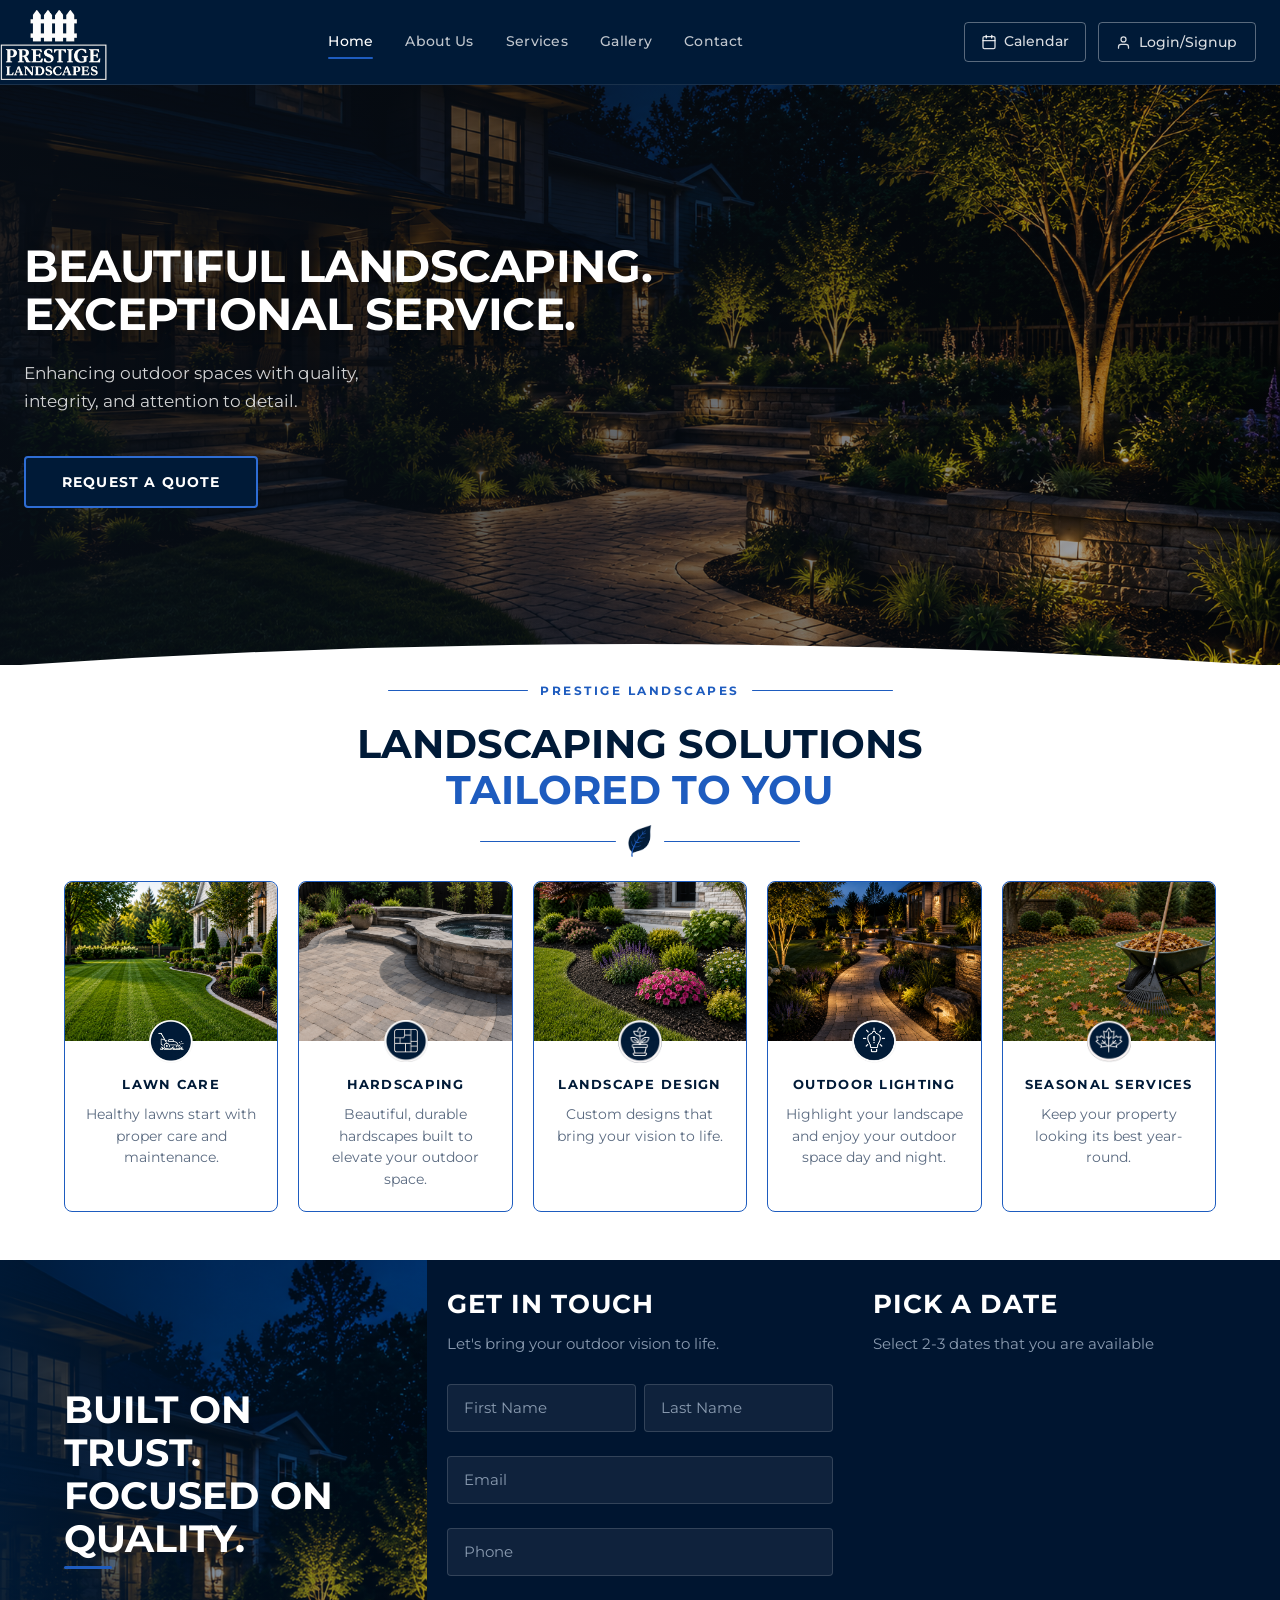
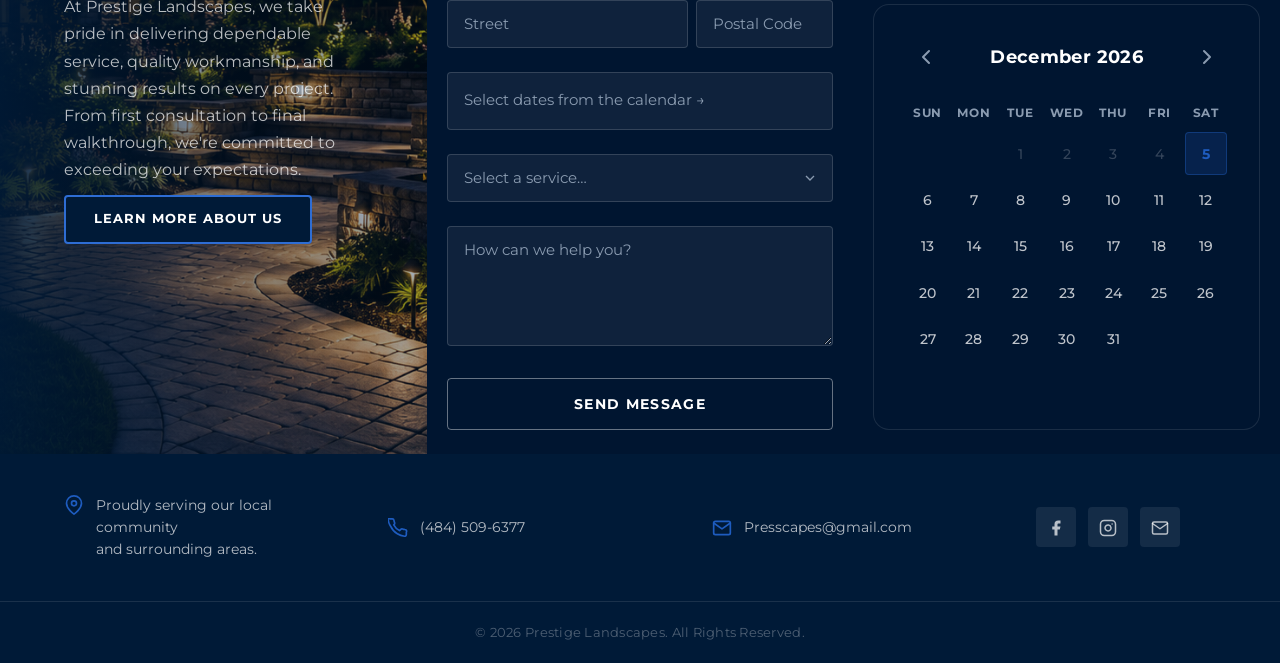
==== commit fe65e1f4: "Update landscaping website" ====
--- a/index.html
+++ b/index.html
@@ -8,10 +8,6 @@
   <link rel="preconnect" href="https://fonts.googleapis.com" />
   <link rel="preconnect" href="https://fonts.gstatic.com" crossorigin />
   <link href="https://fonts.googleapis.com/css2?family=Montserrat:wght@400;500;600;700&display=swap" rel="stylesheet" />
-  <script type="module">
-    import { injectSpeedInsights } from 'https://cdn.jsdelivr.net/npm/@vercel/speed-insights@2.0.0/dist/index.mjs';
-    injectSpeedInsights();
-  </script>
 </head>
 <body>
 
@@ -20,7 +16,7 @@
     <div class="nav-inner">
       <!-- Logo -->
       <a href="#home" class="nav-logo" aria-label="Prestige Landscapes Home">
-        <img src="logo.png" alt="Prestige Landscapes" width="107" height="107" class="nav-logo-img" />
+        <img src="images/prestige-logo-transparent.png" alt="Prestige Landscapes" width="107" height="107" class="nav-logo-img" />
       </a>
 
       <!-- Nav Links -->
@@ -52,6 +48,14 @@
             <svg width="15" height="15" viewBox="0 0 24 24" fill="none" stroke="currentColor" stroke-width="2" stroke-linecap="round" stroke-linejoin="round" aria-hidden="true"><circle cx="12" cy="12" r="3"/><path d="M19.4 15a1.65 1.65 0 00.33 1.82l.06.06a2 2 0 010 2.83 2 2 0 01-2.83 0l-.06-.06a1.65 1.65 0 00-1.82-.33 1.65 1.65 0 00-1 1.51V21a2 2 0 01-4 0v-.09A1.65 1.65 0 009 19.4a1.65 1.65 0 00-1.82.33l-.06.06a2 2 0 01-2.83 0 2 2 0 010-2.83l.06-.06A1.65 1.65 0 004.68 15a1.65 1.65 0 00-1.51-1H3a2 2 0 010-4h.09A1.65 1.65 0 004.6 9a1.65 1.65 0 00-.33-1.82l-.06-.06a2 2 0 010-2.83 2 2 0 012.83 0l.06.06A1.65 1.65 0 009 4.68a1.65 1.65 0 001-1.51V3a2 2 0 014 0v.09a1.65 1.65 0 001 1.51 1.65 1.65 0 001.82-.33l.06-.06a2 2 0 012.83 0 2 2 0 010 2.83l-.06.06A1.65 1.65 0 0019.4 9a1.65 1.65 0 001.51 1H21a2 2 0 010 4h-.09a1.65 1.65 0 00-1.51 1z"/></svg>
             Settings
           </button>
+          <button class="user-dropdown-item" id="dropdown-users" hidden disabled aria-hidden="true">
+            <svg width="15" height="15" viewBox="0 0 24 24" fill="none" stroke="currentColor" stroke-width="2" stroke-linecap="round" stroke-linejoin="round" aria-hidden="true"><path d="M17 21v-2a4 4 0 00-4-4H5a4 4 0 00-4 4v2"/><circle cx="9" cy="7" r="4"/><path d="M23 21v-2a4 4 0 00-3-3.87"/><path d="M16 3.13a4 4 0 010 7.75"/></svg>
+            Users
+          </button>
+          <a class="user-dropdown-item" id="dropdown-client-panel" href="client-panel.html" hidden aria-hidden="true">
+            <svg width="15" height="15" viewBox="0 0 24 24" fill="none" stroke="currentColor" stroke-width="2" stroke-linecap="round" stroke-linejoin="round" aria-hidden="true"><path d="M3 3h18v18H3z"/><path d="M8 8h8M8 12h8M8 16h5"/></svg>
+            Client Panel
+          </a>
           <button class="user-dropdown-item user-dropdown-logout" id="dropdown-logout">
             <svg width="15" height="15" viewBox="0 0 24 24" fill="none" stroke="currentColor" stroke-width="2" stroke-linecap="round" stroke-linejoin="round" aria-hidden="true"><path d="M9 21H5a2 2 0 01-2-2V5a2 2 0 012-2h4"/><polyline points="16 17 21 12 16 7"/><line x1="21" y1="12" x2="9" y2="12"/></svg>
             Logout
@@ -85,65 +89,61 @@
   <section class="section-services" id="services">
     <div class="container">
       <div class="services-header">
-        <p class="eyebrow-blue">Prestige Landscapes</p>
+        <div class="eyebrow-divider">
+          <span class="eyebrow-line"></span>
+          <p class="eyebrow-blue">Prestige Landscapes</p>
+          <span class="eyebrow-line"></span>
+        </div>
         <h2 class="services-title">Landscaping Solutions<br><span class="title-accent">Tailored to You</span></h2>
-        <div class="title-leaf" aria-hidden="true">
-          <svg width="24" height="24" viewBox="0 0 24 24" fill="none"><path d="M12 2C6 2 3 8 3 12s3 8 9 10c6-2 9-6 9-10S18 2 12 2z" fill="#1E5CBF" opacity=".2"/><path d="M12 4c-3 3-3 6-3 8s1 4 3 6c2-2 3-4 3-6s0-5-3-8z" fill="#1E5CBF"/></svg>
+        <div class="title-leaf-divider" aria-hidden="true">
+          <span class="eyebrow-line"></span>
+          <img src="images/simpleleaf.png" alt="" width="24" height="24" style="object-fit:contain;" />
+          <span class="eyebrow-line"></span>
         </div>
       </div>
       <div class="services-grid">
         <!-- Lawn Care -->
         <div class="service-card">
           <div class="service-img-wrap">
-            <img src="https://picsum.photos/id/15/400/280" alt="Neatly mowed lawn with clean edges" loading="lazy" width="400" height="280"/>
-            <div class="service-icon-badge" aria-hidden="true">
-              <svg width="24" height="24" viewBox="0 0 24 24" fill="none"><path d="M3 21c0 0 3-8 9-8s9 8 9 8" stroke="white" stroke-width="2" stroke-linecap="round"/><path d="M12 13V8" stroke="white" stroke-width="2" stroke-linecap="round"/><path d="M8 17c0 0 2-5 4-4" stroke="white" stroke-width="1.5" stroke-linecap="round"/><path d="M16 17c0 0-2-5-4-4" stroke="white" stroke-width="1.5" stroke-linecap="round"/></svg>
-            </div>
-          </div>
+            <img src="images/lawncare.png" alt="Neatly mowed lawn with clean edges" loading="lazy" width="400" height="280"/>
+          </div>
+          <img class="service-icon-badge" src="images/widget-lawn.png" alt="" aria-hidden="true" />
           <h3>Lawn Care</h3>
           <p>Healthy lawns start with proper care and maintenance.</p>
         </div>
         <!-- Hardscaping -->
         <div class="service-card">
           <div class="service-img-wrap">
-            <img src="https://picsum.photos/id/43/400/280" alt="Stone patio and walkway hardscaping" loading="lazy" width="400" height="280"/>
-            <div class="service-icon-badge" aria-hidden="true">
-              <svg width="24" height="24" viewBox="0 0 24 24" fill="none"><rect x="3" y="14" width="5" height="7" rx="1" fill="white"/><rect x="10" y="10" width="5" height="11" rx="1" fill="white"/><rect x="17" y="16" width="4" height="5" rx="1" fill="white"/><rect x="2" y="20" width="20" height="2" rx="1" fill="white"/></svg>
-            </div>
-          </div>
+            <img src="images/hardscaping.png" alt="Stone patio and walkway hardscaping" loading="lazy" width="400" height="280"/>
+          </div>
+          <img class="service-icon-badge" src="images/widget-hardscaping.png" alt="" aria-hidden="true" />
           <h3>Hardscaping</h3>
           <p>Beautiful, durable hardscapes built to elevate your outdoor space.</p>
         </div>
         <!-- Landscape Design -->
         <div class="service-card">
           <div class="service-img-wrap">
-            <img src="https://picsum.photos/id/75/400/280" alt="Custom garden and landscape design" loading="lazy" width="400" height="280"/>
-            <div class="service-icon-badge" aria-hidden="true">
-              <svg width="24" height="24" viewBox="0 0 24 24" fill="none"><rect x="3" y="14" width="18" height="7" rx="2" fill="white" opacity=".3"/><circle cx="8" cy="11" r="3" fill="white"/><circle cx="16" cy="9" r="3" fill="white"/><circle cx="12" cy="7" r="2.5" fill="white"/></svg>
-            </div>
-          </div>
+            <img src="images/landscape-design.png" alt="Custom garden and landscape design" loading="lazy" width="400" height="280"/>
+          </div>
+          <img class="service-icon-badge" src="images/widget-landscape.png" alt="" aria-hidden="true" />
           <h3>Landscape Design</h3>
           <p>Custom designs that bring your vision to life.</p>
         </div>
         <!-- Outdoor Lighting -->
         <div class="service-card">
           <div class="service-img-wrap">
-            <img src="https://picsum.photos/id/429/400/280" alt="Outdoor landscape lighting at night" loading="lazy" width="400" height="280"/>
-            <div class="service-icon-badge" aria-hidden="true">
-              <svg width="24" height="24" viewBox="0 0 24 24" fill="none"><circle cx="12" cy="10" r="4" stroke="white" stroke-width="2"/><path d="M12 2v2M12 18v2M4.22 4.22l1.42 1.42M18.36 18.36l1.42 1.42M2 10h2M20 10h2M4.22 15.78l1.42-1.42M18.36 5.64l1.42-1.42" stroke="white" stroke-width="1.5" stroke-linecap="round"/><path d="M9 17h6l-1 4H10z" fill="white" opacity=".6"/></svg>
-            </div>
-          </div>
+            <img src="images/outdoor-lighting.png" alt="Outdoor landscape lighting at night" loading="lazy" width="400" height="280"/>
+          </div>
+          <img class="service-icon-badge" src="images/widget-lighting.png" alt="" aria-hidden="true" />
           <h3>Outdoor Lighting</h3>
           <p>Highlight your landscape and enjoy your outdoor space day and night.</p>
         </div>
         <!-- Seasonal Services -->
         <div class="service-card">
           <div class="service-img-wrap">
-            <img src="https://picsum.photos/id/57/400/280" alt="Seasonal lawn and garden maintenance" loading="lazy" width="400" height="280"/>
-            <div class="service-icon-badge" aria-hidden="true">
-              <svg width="24" height="24" viewBox="0 0 24 24" fill="none"><path d="M12 3C8 7 6 10 6 13a6 6 0 0012 0c0-3-2-6-6-10z" fill="white" opacity=".8"/><path d="M12 13v6" stroke="white" stroke-width="2" stroke-linecap="round"/><path d="M9 16l3-3 3 3" stroke="white" stroke-width="1.5" stroke-linecap="round" stroke-linejoin="round"/></svg>
-            </div>
-          </div>
+            <img src="images/seasonal.png" alt="Seasonal lawn and garden maintenance" loading="lazy" width="400" height="280"/>
+          </div>
+          <img class="service-icon-badge" src="images/widget-seasonal.png" alt="" aria-hidden="true" />
           <h3>Seasonal Services</h3>
           <p>Keep your property looking its best year-round.</p>
         </div>
@@ -224,7 +224,22 @@
               <svg width="18" height="18" viewBox="0 0 18 18" fill="none" class="spinner-svg"><circle cx="9" cy="9" r="6" stroke="currentColor" stroke-width="2.5" stroke-dasharray="28" stroke-dashoffset="10" stroke-linecap="round"/></svg>
               Sending…
             </span>
+            <span class="send-success" hidden>
+              <svg width="18" height="18" viewBox="0 0 24 24" fill="none" aria-hidden="true"><path d="M20 6L9 17l-5-5" stroke="currentColor" stroke-width="2.5" stroke-linecap="round" stroke-linejoin="round"/></svg>
+              <span>Thank you for submitting. Someone will reach out ASAP.</span>
+            </span>
           </button>
+          <p class="send-success-booked-note" id="send-success-booked-note" hidden>
+            <button type="button" class="send-success-link" id="send-success-booked">Booked</button>
+            <span>| Account -> Booked to check appointments.</span>
+          </p>
+          <div class="send-success-account-note" id="send-success-account-note" hidden>
+            <p>Your email was saved on file. If you make an account using the same email, you can edit or change this information.</p>
+            <div class="send-success-actions">
+              <button type="button" class="send-success-link" id="send-success-signup">Sign Up</button>
+              <button type="button" class="send-success-link" id="send-success-login">Log In</button>
+            </div>
+          </div>
         </form>
       </div>
       <!-- Calendar (right) -->
@@ -330,6 +345,13 @@
       </div>
       <input type="email" id="set-email" placeholder="Email Address" autocomplete="email" required />
       <input type="tel" id="set-phone" placeholder="Phone Number" autocomplete="tel" />
+      <p class="settings-section-label">User Type</p>
+      <select id="set-role" required disabled>
+        <option value="client">Client</option>
+        <option value="staff">Staff</option>
+        <option value="manager">Manager</option>
+        <option value="dev">Dev</option>
+      </select>
       <p class="settings-section-label">Address</p>
       <div class="settings-row">
         <input type="text" id="set-street" placeholder="Street" autocomplete="street-address" style="flex:2;" />
@@ -339,7 +361,24 @@
       <input type="password" id="set-pass" placeholder="New Password" autocomplete="new-password" />
       <input type="password" id="set-confirm" placeholder="Confirm New Password" autocomplete="new-password" />
       <button type="submit" class="auth-submit">Save Changes</button>
+      <div class="settings-danger-zone">
+        <button type="button" id="delete-account-btn" class="settings-delete-btn">Delete My Account</button>
+      </div>
     </form>
+  </div>
+
+  <!-- CONFIRM DELETE MODAL -->
+  <div class="auth-backdrop" id="confirm-delete-backdrop" hidden></div>
+  <div class="auth-modal confirm-delete-modal" id="confirm-delete-modal" hidden>
+    <div class="confirm-delete-icon">
+      <svg width="40" height="40" viewBox="0 0 24 24" fill="none" stroke="#FC8181" stroke-width="2" stroke-linecap="round"><circle cx="12" cy="12" r="10"/><line x1="12" y1="8" x2="12" y2="12"/><line x1="12" y1="16" x2="12.01" y2="16"/></svg>
+    </div>
+    <h3 class="confirm-delete-title">Delete Account?</h3>
+    <p class="confirm-delete-msg">This will permanently delete your account and all your bookings. This cannot be undone.</p>
+    <div class="confirm-delete-actions">
+      <button class="confirm-delete-cancel" id="confirm-delete-cancel">Keep Account</button>
+      <button class="confirm-delete-confirm" id="confirm-delete-confirm">Yes, Delete It</button>
+    </div>
   </div>
 
   <!-- LOGIN / SIGNUP MODAL -->
@@ -349,7 +388,7 @@
       <svg width="20" height="20" viewBox="0 0 24 24" fill="none" stroke="currentColor" stroke-width="2.5" stroke-linecap="round" aria-hidden="true"><path d="M18 6L6 18M6 6L18 18"/></svg>
     </button>
     <div class="auth-logo">
-      <img src="logo.png" alt="Prestige Landscapes" width="60" height="60" />
+      <img src="images/prestige-logo-transparent.png" alt="Prestige Landscapes" width="60" height="60" />
     </div>
     <!-- Tabs -->
     <div class="auth-tabs">
@@ -387,6 +426,18 @@
     </form>
   </div>
 
+  <!-- USER MANAGEMENT MODAL -->
+  <div class="auth-backdrop" id="users-backdrop" hidden></div>
+  <div class="auth-modal settings-modal" id="users-modal" role="dialog" aria-modal="true" aria-label="User Management" hidden>
+    <button class="auth-close" id="users-close" aria-label="Close">
+      <svg width="20" height="20" viewBox="0 0 24 24" fill="none" stroke="currentColor" stroke-width="2.5" stroke-linecap="round" aria-hidden="true"><path d="M18 6L6 18M6 6L18 18"/></svg>
+    </button>
+    <h2 class="settings-title">User Management</h2>
+    <p class="users-help" id="users-help"></p>
+    <input type="search" class="users-search" id="users-search" placeholder="Search users" autocomplete="off" />
+    <div id="users-list"></div>
+  </div>
+
   <script src="script.js"></script>
 </body>
 </html>
--- a/style.css
+++ b/style.css
@@ -205,7 +205,7 @@
   padding-bottom: 0;
   display: flex;
   align-items: center;
-  background: url('https://picsum.photos/id/396/1600/900') center/cover no-repeat;
+  background: url('images/prestige-home-background.png') center/cover no-repeat;
   color: var(--white);
 }
 .hero-arc {
@@ -285,6 +285,39 @@
   text-align: center;
   margin-bottom: 1.5rem;
 }
+.eyebrow-divider, .title-leaf-divider {
+  display: flex;
+  align-items: center;
+  justify-content: center;
+  gap: .75rem;
+  margin-bottom: .5rem;
+}
+.eyebrow-divider {
+  max-width: 505px;
+  margin-left: auto;
+  margin-right: auto;
+}
+.eyebrow-divider .eyebrow-line {
+  transform: translateY(-6px);
+}
+.eyebrow-line {
+  display: block;
+  height: 1px;
+  flex: 1;
+  background: var(--blue-accent);
+  border-radius: 2px;
+}
+.title-leaf-divider {
+  margin-top: .25rem;
+  margin-bottom: 0;
+  max-width: 320px;
+  margin-left: auto;
+  margin-right: auto;
+}
+.title-leaf-divider .eyebrow-line {
+  height: 1px;
+}
+
 .eyebrow-blue {
   font-family: var(--font-head);
   font-size: .78rem;
@@ -313,11 +346,22 @@
 }
 .service-card {
   background: var(--white);
-  border: 1px solid #E2E8F0;
+  border: 1px solid var(--blue-accent);
   border-radius: var(--radius-md);
-  overflow: hidden;
+  overflow: visible;
   transition: transform var(--transition), box-shadow var(--transition);
   text-align: center;
+}
+.service-img-wrap {
+  overflow: visible;
+}
+.service-img-wrap img {
+  border-radius: var(--radius-md) var(--radius-md) 0 0;
+  overflow: hidden;
+  display: block;
+  width: 100%;
+  height: 100%;
+  object-fit: cover;
 }
 .service-card:hover {
   transform: translateY(-4px);
@@ -326,29 +370,27 @@
 .service-img-wrap {
   position: relative;
   aspect-ratio: 4/3;
-  overflow: hidden;
+  overflow: visible;
 }
 .service-img-wrap img {
   width: 100%;
   height: 100%;
   object-fit: cover;
   transition: transform 350ms ease;
+  border-radius: var(--radius-md) var(--radius-md) 0 0;
+  overflow: hidden;
+  display: block;
 }
 .service-card:hover .service-img-wrap img { transform: scale(1.06); }
 
 .service-icon-badge {
-  position: absolute;
-  bottom: -20px;
-  left: 50%;
-  transform: translateX(-50%);
-  width: 44px; height: 44px;
-  background: var(--navy-dark);
-  border-radius: 50%;
-  border: 3px solid var(--white);
-  display: flex;
-  align-items: center;
-  justify-content: center;
+  display: block;
+  position: relative;
+  width: 44px;
+  height: 44px;
+  margin: -22px auto 0;
   z-index: 2;
+  object-fit: contain;
 }
 .service-card h3 {
   font-family: var(--font-head);
@@ -357,7 +399,7 @@
   text-transform: uppercase;
   letter-spacing: .1em;
   color: var(--navy-dark);
-  margin: 1.75rem 1rem .5rem;
+  margin: .75rem 1rem .5rem;
 }
 .service-card p {
   font-size: .85rem;
@@ -371,7 +413,7 @@
    ============================================ */
 .section-about {
   background: var(--navy-dark);
-  background-image: url('https://picsum.photos/id/28/800/600');
+  background-image: url('images/prestige-home-background.png');
   background-size: cover;
   background-position: center;
   position: relative;
@@ -411,7 +453,7 @@
   flex-direction: column;
   justify-content: flex-start;
   position: relative;
-  background-image: url('https://picsum.photos/id/28/800/900');
+  background-image: url('images/prestige-home-background.png');
   background-size: cover;
   background-position: center;
 }
@@ -655,9 +697,54 @@
 .btn-send:hover { background: var(--blue-accent); border-color: var(--blue-accent); }
 .btn-send:focus-visible { outline: 2px solid var(--blue-accent); outline-offset: 2px; }
 .btn-send:disabled { opacity: .55; cursor: not-allowed; }
+.btn-send.btn-success {
+  background: #1F8A4C;
+  border-color: #1F8A4C;
+  color: var(--white);
+  opacity: 1;
+}
 
 .send-spinner { display: inline-flex; align-items: center; gap: .4rem; }
 .send-spinner[hidden] { display: none; }
+.send-success {
+  display: inline-flex;
+  align-items: center;
+  justify-content: center;
+  gap: .45rem;
+  line-height: 1.35;
+}
+.send-success[hidden] { display: none; }
+.send-success-link {
+  color: var(--white);
+  font: inherit;
+  font-weight: 800;
+  text-decoration: underline;
+  text-underline-offset: 3px;
+  vertical-align: baseline;
+}
+.send-success-link:hover { color: rgba(255,255,255,.82); }
+.send-success-booked-note {
+  margin-top: .75rem;
+  color: rgba(255,255,255,.86);
+  font-size: .82rem;
+  line-height: 1.5;
+  text-align: center;
+}
+.send-success-booked-note[hidden] { display: none; }
+.send-success-account-note {
+  margin-top: .75rem;
+  color: rgba(255,255,255,.86);
+  font-size: .82rem;
+  line-height: 1.5;
+  text-align: center;
+}
+.send-success-account-note[hidden] { display: none; }
+.send-success-account-note p { margin-bottom: .55rem; }
+.send-success-actions {
+  display: flex;
+  justify-content: center;
+  gap: .9rem;
+}
 .btn-text[hidden] { display: none; }
 .spinner-svg { animation: spin .8s linear infinite; }
 @keyframes spin { to { transform: rotate(360deg); } }
@@ -907,6 +994,7 @@
   z-index: 300;
 }
 .user-dropdown[hidden] { display: none; }
+.user-dropdown-item[hidden] { display: none !important; }
 .user-dropdown-item {
   display: flex;
   align-items: center;
@@ -999,7 +1087,8 @@
   gap: .75rem;
 }
 .auth-form[hidden] { display: none; }
-.auth-form input {
+.auth-form input,
+.auth-form select {
   width: 100%;
   padding: .75rem 1rem;
   background: rgba(255,255,255,.06);
@@ -1012,7 +1101,17 @@
   transition: border-color var(--transition);
 }
 .auth-form input::placeholder { color: var(--text-muted); }
-.auth-form input:focus { outline: none; border-color: var(--blue-accent); }
+.auth-form select {
+  appearance: none;
+  cursor: pointer;
+  background-image: url("data:image/svg+xml,%3Csvg xmlns='http://www.w3.org/2000/svg' width='16' height='16' viewBox='0 0 24 24' fill='none' stroke='%238A9BB0' stroke-width='2'%3E%3Cpolyline points='6 9 12 15 18 9'/%3E%3C/svg%3E");
+  background-repeat: no-repeat;
+  background-position: right .9rem center;
+  padding-right: 2.5rem;
+}
+.auth-form select option { background: var(--navy-dark); color: var(--white); }
+.auth-form input:focus,
+.auth-form select:focus { outline: none; border-color: var(--blue-accent); }
 
 .auth-forgot {
   font-size: .8rem;
@@ -1137,7 +1236,7 @@
   background: rgba(245,158,11,.12);
   border: 1px solid rgba(245,158,11,.3);
   border-radius: var(--radius-full);
-  padding: .15rem .6rem;
+  padding: .15rem 1.25rem;
 }
 .booked-item-date {
   font-size: .72rem;
@@ -1199,6 +1298,108 @@
   margin-bottom: 1.25rem;
   text-align: center;
 }
+.cp-confirm-backdrop {
+  position: fixed; inset: 0;
+  background: rgba(0,0,0,.5);
+  backdrop-filter: blur(4px);
+  z-index: 600;
+}
+.cp-confirm-backdrop[hidden] { display: none; }
+.cp-confirm-modal {
+  position: fixed; top: 50%; left: 50%;
+  transform: translate(-50%,-50%);
+  z-index: 601;
+  background: var(--white);
+  border-radius: var(--radius-lg);
+  padding: 2rem;
+  width: 100%; max-width: 360px;
+  text-align: center;
+  box-shadow: var(--shadow-lg);
+}
+.cp-confirm-modal[hidden] { display: none; }
+.cp-confirm-title {
+  font-family: var(--font-head);
+  font-size: 1.1rem;
+  font-weight: 700;
+  color: var(--navy-dark);
+  margin: .75rem 0 .5rem;
+}
+.cp-confirm-msg {
+  color: #5A6A80;
+  font-size: .88rem;
+  line-height: 1.6;
+  margin-bottom: 1.5rem;
+}
+.cp-confirm-modal .confirm-delete-actions { display: flex; gap: .75rem; }
+.cp-confirm-modal .confirm-delete-cancel {
+  flex: 1; padding: .7rem; border: 1px solid #e2e8f0; border-radius: var(--radius-sm);
+  color: var(--navy-dark); background: var(--white); font-family: var(--font-head);
+  font-size: .82rem; font-weight: 600; cursor: pointer; transition: border-color var(--transition);
+}
+.cp-confirm-modal .confirm-delete-cancel:hover { border-color: var(--navy-dark); }
+.cp-confirm-modal .confirm-delete-confirm {
+  flex: 1; padding: .7rem; border: none; border-radius: var(--radius-sm);
+  color: var(--white); background: #DC2626; font-family: var(--font-head);
+  font-size: .82rem; font-weight: 700; cursor: pointer; transition: background var(--transition);
+}
+.cp-confirm-modal .confirm-delete-confirm:hover { background: #B91C1C; }
+
+#confirm-delete-backdrop { z-index: 700 !important; }
+#confirm-delete-modal { z-index: 701 !important; }
+
+.confirm-delete-modal {
+  text-align: center;
+  max-width: 360px;
+  padding: 2.5rem 2rem;
+}
+.confirm-delete-icon { margin-bottom: 1rem; }
+.confirm-delete-title {
+  font-family: var(--font-head);
+  font-size: 1.2rem;
+  font-weight: 700;
+  color: var(--white);
+  margin-bottom: .6rem;
+}
+.confirm-delete-msg {
+  color: var(--text-muted);
+  font-size: .88rem;
+  line-height: 1.6;
+  margin-bottom: 1.5rem;
+}
+.confirm-delete-actions { display: flex; gap: .75rem; }
+.confirm-delete-cancel {
+  flex: 1; padding: .7rem; border: 1px solid rgba(255,255,255,.2); border-radius: var(--radius-sm);
+  color: rgba(255,255,255,.8); background: transparent; font-family: var(--font-head); font-size: .82rem;
+  font-weight: 600; cursor: pointer; transition: border-color var(--transition), color var(--transition);
+}
+.confirm-delete-cancel:hover { border-color: var(--white); color: var(--white); }
+.confirm-delete-confirm {
+  flex: 1; padding: .7rem; border: none; border-radius: var(--radius-sm);
+  color: var(--white); background: #DC2626; font-family: var(--font-head); font-size: .82rem;
+  font-weight: 700; cursor: pointer; transition: background var(--transition);
+}
+.confirm-delete-confirm:hover { background: #B91C1C; }
+
+.settings-danger-zone {
+  margin-top: .5rem;
+  padding-top: 1rem;
+  border-top: 1px solid rgba(252,129,129,.2);
+}
+.settings-delete-btn {
+  width: 100%;
+  padding: .65rem;
+  background: transparent;
+  border: 1px solid rgba(252,129,129,.4);
+  border-radius: var(--radius-sm);
+  color: #FC8181;
+  font-family: var(--font-head);
+  font-size: .82rem;
+  font-weight: 700;
+  cursor: pointer;
+  transition: background var(--transition), border-color var(--transition);
+}
+.settings-delete-btn:hover { background: rgba(252,129,129,.1); border-color: #FC8181; }
+
 .settings-section-label {
   font-size: .75rem;
   font-weight: 700;
@@ -1213,6 +1414,782 @@
   gap: .5rem;
 }
 .settings-row input { flex: 1; }
+
+.users-help {
+  color: var(--text-muted);
+  font-size: .85rem;
+  line-height: 1.6;
+  margin: -.5rem 0 1rem;
+  text-align: center;
+}
+.users-search {
+  width: 100%;
+  min-height: 44px;
+  margin-bottom: 1rem;
+  padding: .7rem .9rem;
+  background: rgba(255,255,255,.06);
+  border: 1px solid rgba(255,255,255,.12);
+  border-radius: var(--radius-sm);
+  color: var(--white);
+  font-family: var(--font-body);
+  font-size: .9rem;
+}
+.users-search::placeholder { color: var(--text-muted); }
+.users-search:focus { outline: none; border-color: var(--blue-accent); }
+.user-admin-item {
+  background: rgba(255,255,255,.04);
+  border: 1px solid rgba(255,255,255,.1);
+  border-radius: var(--radius-md);
+  padding: .85rem;
+  margin-bottom: .75rem;
+}
+.user-admin-summary {
+  display: grid;
+  grid-template-columns: minmax(0, 1fr) 230px;
+  gap: .75rem;
+  align-items: center;
+}
+.user-admin-name {
+  color: var(--white);
+  font-weight: 700;
+  line-height: 1.3;
+}
+.user-admin-email {
+  color: var(--text-muted);
+  font-size: .78rem;
+  word-break: break-word;
+}
+.user-admin-role {
+  color: var(--blue-accent);
+  font-size: .72rem;
+  font-weight: 700;
+  letter-spacing: .08em;
+  text-transform: uppercase;
+}
+.user-admin-actions {
+  display: flex;
+  align-items: center;
+  gap: .5rem;
+}
+.user-admin-actions select { min-width: 0; flex: 1; }
+.user-admin-item select {
+  width: 100%;
+  min-height: 42px;
+  padding: .55rem 2rem .55rem .75rem;
+  background-color: rgba(255,255,255,.06);
+  border: 1px solid rgba(255,255,255,.12);
+  border-radius: var(--radius-sm);
+  color: var(--white);
+  font-family: var(--font-body);
+  appearance: none;
+  cursor: pointer;
+}
+.user-admin-item select:disabled {
+  color: var(--text-muted);
+  cursor: not-allowed;
+  opacity: .75;
+}
+.user-admin-item select option { background: var(--navy-dark); color: var(--white); }
+.user-edit-toggle, .user-edit-save {
+  min-height: 42px;
+  padding: .55rem .85rem;
+  border-radius: var(--radius-sm);
+  background: transparent;
+  border: 1px solid rgba(255,255,255,.2);
+  color: rgba(255,255,255,.85);
+  font-family: var(--font-body);
+  font-size: .78rem;
+  font-weight: 700;
+  white-space: nowrap;
+}
+.user-edit-toggle:hover, .user-edit-save:hover {
+  border-color: var(--white);
+  color: var(--white);
+  background: rgba(255,255,255,.08);
+}
+.user-delete-btn {
+  min-height: 42px;
+  width: 38px;
+  display: inline-flex;
+  align-items: center;
+  justify-content: center;
+  border-radius: var(--radius-sm);
+  background: transparent;
+  border: 1px solid rgba(252,129,129,.35);
+  color: #FC8181;
+  cursor: pointer;
+  transition: background var(--transition), border-color var(--transition);
+  flex-shrink: 0;
+}
+.user-delete-btn:hover { background: rgba(252,129,129,.12); border-color: #FC8181; }
+.user-edit-form {
+  display: grid;
+  grid-template-columns: 1fr 1fr;
+  gap: .65rem;
+  margin-top: .85rem;
+  padding-top: .85rem;
+  border-top: 1px solid rgba(255,255,255,.1);
+}
+.user-edit-form input {
+  width: 100%;
+  min-height: 42px;
+  padding: .6rem .75rem;
+  background: rgba(255,255,255,.06);
+  border: 1px solid rgba(255,255,255,.12);
+  border-radius: var(--radius-sm);
+  color: var(--white);
+  font-family: var(--font-body);
+}
+.user-edit-form input::placeholder { color: var(--text-muted); }
+.user-edit-form input:focus { outline: none; border-color: var(--blue-accent); }
+.user-edit-form .user-edit-wide { grid-column: 1 / -1; }
+.user-edit-message {
+  grid-column: 1 / -1;
+  min-height: 1.2em;
+  color: var(--text-muted);
+  font-size: .78rem;
+}
+.user-edit-message.error { color: #FC8181; }
+
+/* Client Panel */
+.client-panel-page {
+  min-height: calc(100vh - var(--nav-h));
+  background: var(--off-white);
+  padding: 2.5rem 1.5rem;
+}
+.client-panel-shell,
+.client-panel-denied {
+  width: 100%;
+  max-width: 1180px;
+  margin: 0 auto;
+}
+.client-panel-denied {
+  min-height: 55vh;
+  display: flex;
+  flex-direction: column;
+  justify-content: center;
+  align-items: flex-start;
+  gap: 1rem;
+}
+.client-panel-denied h1,
+.client-panel-header h1 {
+  font-family: var(--font-head);
+  color: var(--navy-dark);
+  text-transform: uppercase;
+  font-size: clamp(1.8rem, 4vw, 2.6rem);
+  line-height: 1.1;
+}
+.client-panel-denied p,
+.client-panel-header p {
+  color: #5A6A80;
+  max-width: 660px;
+}
+.client-panel-header {
+  display: flex;
+  justify-content: space-between;
+  align-items: flex-end;
+  gap: 1.5rem;
+  margin-bottom: 1.5rem;
+}
+/* Create Ticket Modal */
+.create-ticket-backdrop {
+  position: fixed; inset: 0;
+  background: rgba(0,0,0,.5);
+  backdrop-filter: blur(4px);
+  z-index: 500;
+}
+.create-ticket-backdrop[hidden] { display: none; }
+.create-ticket-modal {
+  position: fixed; top: 50%; left: 50%;
+  transform: translate(-50%,-50%);
+  z-index: 501;
+  width: 100%; max-width: 560px;
+  max-height: 90vh; overflow-y: auto;
+}
+.create-ticket-modal[hidden] { display: none; }
+.create-ticket-box {
+  background: var(--white);
+  border-radius: var(--radius-lg);
+  padding: 2rem;
+  box-shadow: var(--shadow-lg);
+  display: flex; flex-direction: column; gap: 1rem;
+}
+.create-ticket-header {
+  display: flex; align-items: center; justify-content: space-between;
+}
+.create-ticket-header h2 {
+  font-family: var(--font-head); font-size: 1.15rem; font-weight: 700; color: var(--navy-dark);
+}
+.create-row { display: grid; grid-template-columns: 1fr 1fr; gap: .75rem; }
+.create-field { display: flex; flex-direction: column; gap: .3rem; }
+.create-field label { font-size: .75rem; font-weight: 700; color: var(--navy-dark); text-transform: uppercase; letter-spacing: .05em; }
+.create-field input, .create-field select, .create-field textarea {
+  padding: .6rem .8rem; border: 1px solid #e2e8f0; border-radius: var(--radius-sm);
+  font-family: var(--font-body); font-size: .88rem; color: var(--navy-dark); background: var(--white);
+  transition: border-color var(--transition);
+}
+.create-field input:focus, .create-field select:focus, .create-field textarea:focus { outline: none; border-color: var(--blue-accent); }
+.create-field select { appearance: none; background-image: url("data:image/svg+xml,%3Csvg xmlns='http://www.w3.org/2000/svg' width='16' height='16' viewBox='0 0 24 24' fill='none' stroke='%235A5A5A' stroke-width='2'%3E%3Cpolyline points='6 9 12 15 18 9'/%3E%3C/svg%3E"); background-repeat: no-repeat; background-position: right .75rem center; padding-right: 2.5rem; cursor: pointer; }
+.create-match-notice { font-size: .82rem; color: #16A34A; font-weight: 600; padding: .5rem .75rem; background: #DCFCE7; border-radius: var(--radius-sm); border: 1px solid #16A34A; }
+.create-match-notice[hidden] { display: none; }
+.create-actions { display: flex; gap: .75rem; margin-top: .25rem; }
+.create-cancel { flex: 1; padding: .65rem; border: 1px solid #e2e8f0; border-radius: var(--radius-sm); font-family: var(--font-head); font-size: .82rem; font-weight: 600; cursor: pointer; color: var(--navy-dark); background: var(--white); transition: border-color var(--transition); }
+.create-cancel:hover { border-color: var(--navy-dark); }
+.create-submit { flex: 2; padding: .65rem; border: none; border-radius: var(--radius-sm); font-family: var(--font-head); font-size: .85rem; font-weight: 700; cursor: pointer; color: var(--white); background: var(--blue-accent); transition: background var(--transition); }
+.create-submit:hover { background: var(--blue-light); }
+
+.client-panel-count,
+.client-panel-create-btn {
+  background: var(--blue-accent);
+  color: var(--white);
+  border: none;
+  border-radius: var(--radius-sm);
+  padding: .6rem 1.25rem;
+  font-family: var(--font-head);
+  font-size: .85rem;
+  font-weight: 700;
+  white-space: nowrap;
+  cursor: pointer;
+  transition: background var(--transition);
+}
+.client-panel-create-btn:hover { background: var(--blue-light); }
+.client-panel-controls {
+  display: grid;
+  grid-template-columns: minmax(0, 1fr) 220px;
+  gap: .8rem;
+  margin-bottom: 1rem;
+}
+.client-panel-controls input,
+.client-panel-controls select {
+  min-height: 46px;
+  padding: .75rem .9rem;
+  border: 1px solid rgba(0,26,55,.12);
+  border-radius: var(--radius-sm);
+  background: var(--white);
+  color: var(--navy-dark);
+  font-family: var(--font-body);
+}
+.client-panel-controls input:focus,
+.client-panel-controls select:focus {
+  outline: none;
+  border-color: var(--blue-accent);
+}
+.client-status-filters {
+  display: flex;
+  flex-wrap: wrap;
+  gap: .5rem;
+  margin: 0 0 1rem;
+}
+.status-filter-chip {
+  min-height: 36px;
+  padding: .45rem .75rem;
+  border-radius: var(--radius-sm);
+  border: 1px solid rgba(0,26,55,.14);
+  background: var(--white);
+  color: #5A6A80;
+  font-family: var(--font-body);
+  font-size: .78rem;
+  font-weight: 800;
+}
+.status-filter-chip.active {
+  background: var(--blue-accent);
+  border-color: var(--blue-accent);
+  color: var(--white);
+}
+.status-filter-chip.excluded {
+  background: #FFF1F1;
+  border-color: rgba(229,62,62,.35);
+  color: var(--error);
+  text-decoration: line-through;
+}
+.client-lead-list {
+  display: grid;
+  gap: .7rem;
+}
+.client-lead-row {
+  display: grid;
+  grid-template-columns: minmax(0, 1.4fr) minmax(140px, .7fr) minmax(150px, .8fr) 170px;
+  gap: .8rem;
+  align-items: center;
+  width: 100%;
+  padding: .9rem 1rem;
+  background: var(--white);
+  border: 1px solid rgba(0,26,55,.1);
+  border-radius: var(--radius-md);
+  color: var(--navy-dark);
+  text-align: left;
+  box-shadow: 0 6px 18px rgba(0,26,55,.06);
+  transition: border-color var(--transition), transform var(--transition);
+}
+.client-lead-row:hover {
+  border-color: var(--blue-accent);
+  transform: translateY(-1px);
+}
+.client-lead-row strong,
+.client-lead-row small {
+  display: block;
+}
+.client-lead-row small {
+  color: #5A6A80;
+  font-size: .78rem;
+  margin-top: .2rem;
+}
+.lead-source {
+  justify-self: start;
+  background: rgba(30,92,191,.1);
+  color: var(--blue-accent);
+  border-radius: var(--radius-sm);
+  padding: .2rem .45rem;
+  font-size: .72rem;
+  font-weight: 800;
+  text-transform: uppercase;
+}
+.lead-status {
+  width: 100%;
+  min-height: 38px;
+  padding: .45rem .55rem;
+  border-radius: var(--radius-sm);
+  border: 1px solid rgba(0,26,55,.12);
+  color: var(--navy-dark);
+  background: var(--white);
+  font-family: var(--font-body);
+  font-size: .78rem;
+  font-weight: 800;
+}
+.lead-row-actions {
+  display: flex;
+  align-items: center;
+  gap: .75rem;
+}
+.lead-row-actions .lead-status {
+  min-width: 115px;
+  flex: none;
+  width: 115px;
+}
+.lead-delete-btn {
+  width: 38px;
+  height: 38px;
+  display: inline-flex;
+  align-items: center;
+  justify-content: center;
+  flex-shrink: 0;
+  border-radius: var(--radius-sm);
+  border: 1px solid rgba(229,62,62,.28);
+  background: #FFF1F1;
+  color: var(--error);
+}
+.lead-delete-btn:hover {
+  border-color: var(--error);
+  background: #FFE1E1;
+}
+.lead-status-pending  { border-color: #DC2626; background: #FEE2E2; color: #7F1D1D; }
+.lead-status-quoting  { border-color: #D97706; background: #FEF3C7; color: #92400E; }
+.lead-status-booked   { border-color: #16A34A; background: #DCFCE7; color: #14532D; }
+.lead-status-payment  { border-color: #7C3AED; background: #EDE9FE; color: #4C1D95; }
+.lead-status-completed{ border-color: #15803D; background: #DCFCE7; color: #14532D; }
+.client-panel-empty {
+  padding: 2rem;
+  text-align: center;
+  color: #5A6A80;
+  background: var(--white);
+  border-radius: var(--radius-md);
+}
+.lead-detail-modal { max-width: 620px; }
+.lead-detail-meta {
+  color: var(--text-muted);
+  text-align: center;
+  margin: -.8rem 0 1rem;
+}
+.lead-detail-grid {
+  display: grid;
+  grid-template-columns: 1fr 1fr;
+  gap: .7rem;
+}
+.lead-detail-row,
+.lead-detail-message {
+  background: rgba(255,255,255,.05);
+  border: 1px solid rgba(255,255,255,.1);
+  border-radius: var(--radius-sm);
+  padding: .75rem;
+}
+.lead-detail-row span,
+.lead-detail-message span {
+  display: block;
+  color: var(--blue-accent);
+  font-size: .7rem;
+  font-weight: 800;
+  letter-spacing: .08em;
+  text-transform: uppercase;
+  margin-bottom: .2rem;
+}
+.lead-detail-row strong,
+.lead-detail-message p {
+  color: var(--white);
+  font-size: .9rem;
+  line-height: 1.5;
+}
+.lead-detail-message {
+  margin-top: .7rem;
+}
+
+.contact-edit-modal {
+  position: fixed;
+  inset: 0;
+  background: rgba(0,0,0,.5);
+  backdrop-filter: blur(4px);
+  display: flex;
+  align-items: center;
+  justify-content: center;
+  z-index: 999;
+}
+.contact-edit-box {
+  background: var(--white);
+  border-radius: var(--radius-lg);
+  padding: 2rem;
+  width: 100%;
+  max-width: 420px;
+  display: flex;
+  flex-direction: column;
+  gap: .6rem;
+  box-shadow: var(--shadow-lg);
+}
+.contact-edit-box h3 {
+  font-family: var(--font-head);
+  font-size: 1.1rem;
+  font-weight: 700;
+  color: var(--navy-dark);
+  margin-bottom: .25rem;
+}
+.contact-edit-box label {
+  font-size: .75rem;
+  font-weight: 700;
+  color: var(--navy-dark);
+  text-transform: uppercase;
+  letter-spacing: .05em;
+  margin-top: .25rem;
+}
+.contact-edit-box input {
+  padding: .6rem .8rem;
+  border: 1px solid #e2e8f0;
+  border-radius: var(--radius-sm);
+  font-size: .9rem;
+  color: var(--navy-dark);
+  font-family: var(--font-body);
+  transition: border-color var(--transition);
+}
+.contact-edit-box input:focus { outline: none; border-color: var(--blue-accent); }
+.contact-edit-actions { display: flex; gap: .75rem; margin-top: .5rem; }
+.contact-edit-cancel {
+  flex: 1; padding: .65rem; border: 1px solid #e2e8f0; border-radius: var(--radius-sm);
+  font-family: var(--font-head); font-size: .82rem; font-weight: 600; cursor: pointer;
+  color: var(--navy-dark); background: var(--white); transition: border-color var(--transition);
+}
+.contact-edit-cancel:hover { border-color: var(--navy-dark); }
+.contact-edit-save {
+  flex: 1; padding: .65rem; border: none; border-radius: var(--radius-sm);
+  font-family: var(--font-head); font-size: .82rem; font-weight: 700; cursor: pointer;
+  color: var(--white); background: var(--blue-accent); transition: background var(--transition);
+}
+.contact-edit-save:hover { background: var(--blue-light); }
+
+.detail-edit-btn, .detail-edit-save {
+  display: inline-flex;
+  align-items: center;
+  justify-content: center;
+  width: 26px; height: 26px;
+  border-radius: 4px;
+  cursor: pointer;
+  flex-shrink: 0;
+  transition: background var(--transition), color var(--transition);
+}
+.detail-edit-btn {
+  color: #94a3b8;
+  background: transparent;
+  border: 1px solid #e2e8f0;
+}
+.detail-edit-btn:hover { color: var(--blue-accent); border-color: var(--blue-accent); background: #EEF5FF; }
+.detail-edit-save {
+  color: #16A34A;
+  background: #DCFCE7;
+  border: 1px solid #16A34A;
+}
+.detail-edit-save:hover { background: #BBF7D0; }
+
+.detail-back-btn {
+  display: inline-flex;
+  align-items: center;
+  gap: .5rem;
+  padding: .5rem 1rem;
+  background: var(--navy-dark);
+  color: var(--white);
+  border: none;
+  border-radius: var(--radius-sm);
+  font-family: var(--font-head);
+  font-size: .82rem;
+  font-weight: 600;
+  cursor: pointer;
+  margin-bottom: 1.25rem;
+  transition: background var(--transition);
+}
+.detail-back-btn:hover { background: var(--navy-mid); }
+
+.blank-detail-body {
+  background: var(--white);
+  color: var(--navy-dark);
+}
+.blank-client-detail {
+  width: min(920px, calc(100% - 2rem));
+  margin: 0 auto;
+  padding: 3rem 0;
+}
+.blank-client-detail h1 {
+  font-family: var(--font-head);
+  font-size: clamp(1.8rem, 4vw, 2.6rem);
+  color: var(--navy-dark);
+  text-transform: uppercase;
+  line-height: 1.1;
+  margin-bottom: .5rem;
+}
+.blank-detail-meta {
+  color: #5A6A80;
+  margin-bottom: 1.5rem;
+}
+.blank-detail-grid {
+  display: grid;
+  grid-template-columns: repeat(2, minmax(0, 1fr));
+  gap: .8rem;
+}
+.blank-detail-row,
+.blank-detail-message {
+  border: 1px solid rgba(0,26,55,.12);
+  border-radius: var(--radius-md);
+  padding: .9rem;
+  background: #FAFBFC;
+}
+.blank-detail-row span,
+.blank-detail-message span {
+  display: block;
+  color: var(--blue-accent);
+  font-size: .72rem;
+  font-weight: 800;
+  letter-spacing: .08em;
+  text-transform: uppercase;
+  margin-bottom: .25rem;
+}
+.blank-detail-row strong,
+.blank-detail-message p {
+  color: var(--navy-dark);
+  line-height: 1.5;
+}
+.blank-detail-message {
+  margin-top: .8rem;
+}
+
+/* Quoting Section */
+.quoting-section[hidden],
+.quoting-section.hidden { display: none !important; }
+.quoting-section {
+  margin-top: 1.25rem;
+  background: #F0F7FF;
+  border: 1px solid rgba(30,92,191,.2);
+  border-radius: var(--radius-md);
+  padding: 1.25rem;
+}
+.quoting-title {
+  font-family: var(--font-head);
+  font-size: .95rem;
+  font-weight: 700;
+  color: var(--navy-dark);
+  margin-bottom: 1rem;
+  text-transform: uppercase;
+  letter-spacing: .05em;
+}
+.quoting-grid {
+  display: grid;
+  grid-template-columns: 1fr 1fr;
+  gap: .75rem;
+  margin-bottom: 1rem;
+}
+.quoting-field {
+  display: flex;
+  flex-direction: column;
+  gap: .3rem;
+}
+.quoting-field[hidden] { display: none !important; }
+.quoting-field:first-child { grid-column: 1 / -1; }
+.quoting-field label {
+  font-size: .78rem;
+  font-weight: 700;
+  color: var(--navy-dark);
+  letter-spacing: .04em;
+  text-transform: uppercase;
+}
+.quoting-field input,
+.quoting-field select,
+.quoting-field textarea {
+  padding: .6rem .75rem;
+  border: 1px solid rgba(0,26,55,.15);
+  border-radius: var(--radius-sm);
+  font-family: var(--font-body);
+  font-size: .88rem;
+  color: var(--navy-dark);
+  background: var(--white);
+  transition: border-color var(--transition);
+}
+.quoting-field input:focus,
+.quoting-field select:focus,
+.quoting-field textarea:focus { outline: none; border-color: var(--blue-accent); }
+.quoting-date-tags {
+  display: flex;
+  flex-wrap: wrap;
+  gap: .4rem;
+  margin-bottom: .5rem;
+  min-height: 1.5rem;
+}
+.quoting-no-dates {
+  font-size: .8rem;
+  color: #94a3b8;
+  font-style: italic;
+}
+.quoting-date-tag {
+  display: inline-flex;
+  align-items: center;
+  gap: .3rem;
+  padding: .25rem .65rem;
+  background: var(--blue-accent);
+  color: var(--white);
+  border-radius: var(--radius-full);
+  font-size: .8rem;
+  font-weight: 600;
+}
+.quoting-date-tag button {
+  background: none;
+  border: none;
+  color: rgba(255,255,255,.8);
+  cursor: pointer;
+  font-size: 1rem;
+  line-height: 1;
+  padding: 0;
+}
+.quoting-date-tag button:hover { color: var(--white); }
+.quoting-date-add {
+  display: flex;
+  gap: .5rem;
+  align-items: center;
+}
+.quoting-date-add input[type="date"] {
+  padding: .5rem .75rem;
+  border: 1px solid rgba(0,26,55,.15);
+  border-radius: var(--radius-sm);
+  font-family: var(--font-body);
+  font-size: .85rem;
+  color: var(--navy-dark);
+  background: var(--white);
+  cursor: pointer;
+}
+.quoting-add-date-btn {
+  padding: .5rem 1rem;
+  background: var(--navy-dark);
+  color: var(--white);
+  border: none;
+  border-radius: var(--radius-sm);
+  font-family: var(--font-head);
+  font-size: .8rem;
+  font-weight: 700;
+  cursor: pointer;
+  white-space: nowrap;
+  transition: background var(--transition);
+}
+.quoting-add-date-btn:hover { background: var(--navy-mid); }
+
+.quoting-date-wrap {
+  position: relative;
+  display: flex;
+  align-items: center;
+}
+.quoting-date-wrap input[type="text"] {
+  flex: 1;
+  padding-right: 2.25rem;
+  cursor: pointer;
+}
+.quoting-date-wrap svg {
+  position: absolute;
+  right: .75rem;
+  color: #94a3b8;
+  pointer-events: none;
+}
+
+.quoting-checkboxes {
+  display: flex;
+  flex-wrap: wrap;
+  gap: .4rem;
+}
+.quoting-checkbox-label {
+  display: inline-flex;
+  align-items: center;
+  gap: .35rem;
+  padding: .35rem .75rem;
+  border: 1px solid rgba(0,26,55,.15);
+  border-radius: var(--radius-full);
+  background: var(--white);
+  font-size: .82rem;
+  font-weight: 500;
+  color: var(--navy-dark);
+  cursor: pointer;
+  transition: background var(--transition), border-color var(--transition);
+  user-select: none;
+}
+.quoting-checkbox-label:has(input:checked) {
+  background: var(--blue-accent);
+  border-color: var(--blue-accent);
+  color: var(--white);
+}
+.quoting-checkbox-label input { display: none; }
+
+.quoting-field select { appearance: none; background-image: url("data:image/svg+xml,%3Csvg xmlns='http://www.w3.org/2000/svg' width='16' height='16' viewBox='0 0 24 24' fill='none' stroke='%235A5A5A' stroke-width='2'%3E%3Cpolyline points='6 9 12 15 18 9'/%3E%3C/svg%3E"); background-repeat: no-repeat; background-position: right .75rem center; padding-right: 2.5rem; cursor: pointer; }
+.quoting-field textarea { resize: vertical; }
+.quoting-price-wrap {
+  display: flex;
+  align-items: center;
+  border: 1px solid rgba(0,26,55,.15);
+  border-radius: var(--radius-sm);
+  background: var(--white);
+  overflow: hidden;
+  transition: border-color var(--transition);
+}
+.quoting-price-wrap:focus-within { border-color: var(--blue-accent); }
+.quoting-price-wrap span {
+  padding: .6rem .75rem;
+  background: #EEF5FF;
+  color: var(--navy-dark);
+  font-weight: 600;
+  font-size: .88rem;
+  border-right: 1px solid rgba(0,26,55,.1);
+}
+.quoting-price-wrap input { border: none; border-radius: 0; flex: 1; }
+.quoting-price-wrap input:focus { outline: none; }
+.quoting-price-wrap input::placeholder { color: #94a3b8; font-style: italic; }
+.quoting-save-btn {
+  padding: .6rem 1.5rem;
+  background: var(--blue-accent);
+  border: none;
+  border-radius: var(--radius-sm);
+  color: var(--white);
+  font-family: var(--font-head);
+  font-size: .82rem;
+  font-weight: 700;
+  cursor: pointer;
+  transition: background var(--transition);
+}
+.quoting-save-btn:hover { background: var(--blue-light); }
+.quoting-saved {
+  display: inline-block;
+  margin-left: .75rem;
+  color: #16A34A;
+  font-size: .82rem;
+  font-weight: 600;
+}
+.quoting-saved[hidden] { display: none; }
 
 .auth-error {
   color: #FC8181;
@@ -1294,6 +2271,9 @@
   .lightbox-next { right: .5rem; }
   .footer-grid { flex-direction: column; align-items: flex-start; }
   .footer-socials { align-self: flex-start; }
+  .client-panel-header { align-items: flex-start; flex-direction: column; }
+  .client-panel-controls { grid-template-columns: 1fr; }
+  .client-lead-row { grid-template-columns: 1fr 1fr; }
 }
 
 @media (max-width: 768px) {
@@ -1328,4 +2308,9 @@
   .split-left-inner, .split-right-inner { padding: 2.5rem 1.25rem; }
   .section-services, .section-gallery, .section-calendar { padding: 3.5rem 0; }
   .calendar { padding: 1.25rem 1rem; }
-}
+  .user-admin-summary { grid-template-columns: 1fr; }
+  .user-edit-form { grid-template-columns: 1fr; }
+  .client-lead-row { grid-template-columns: 1fr; }
+  .lead-detail-grid { grid-template-columns: 1fr; }
+  .blank-detail-grid { grid-template-columns: 1fr; }
+}
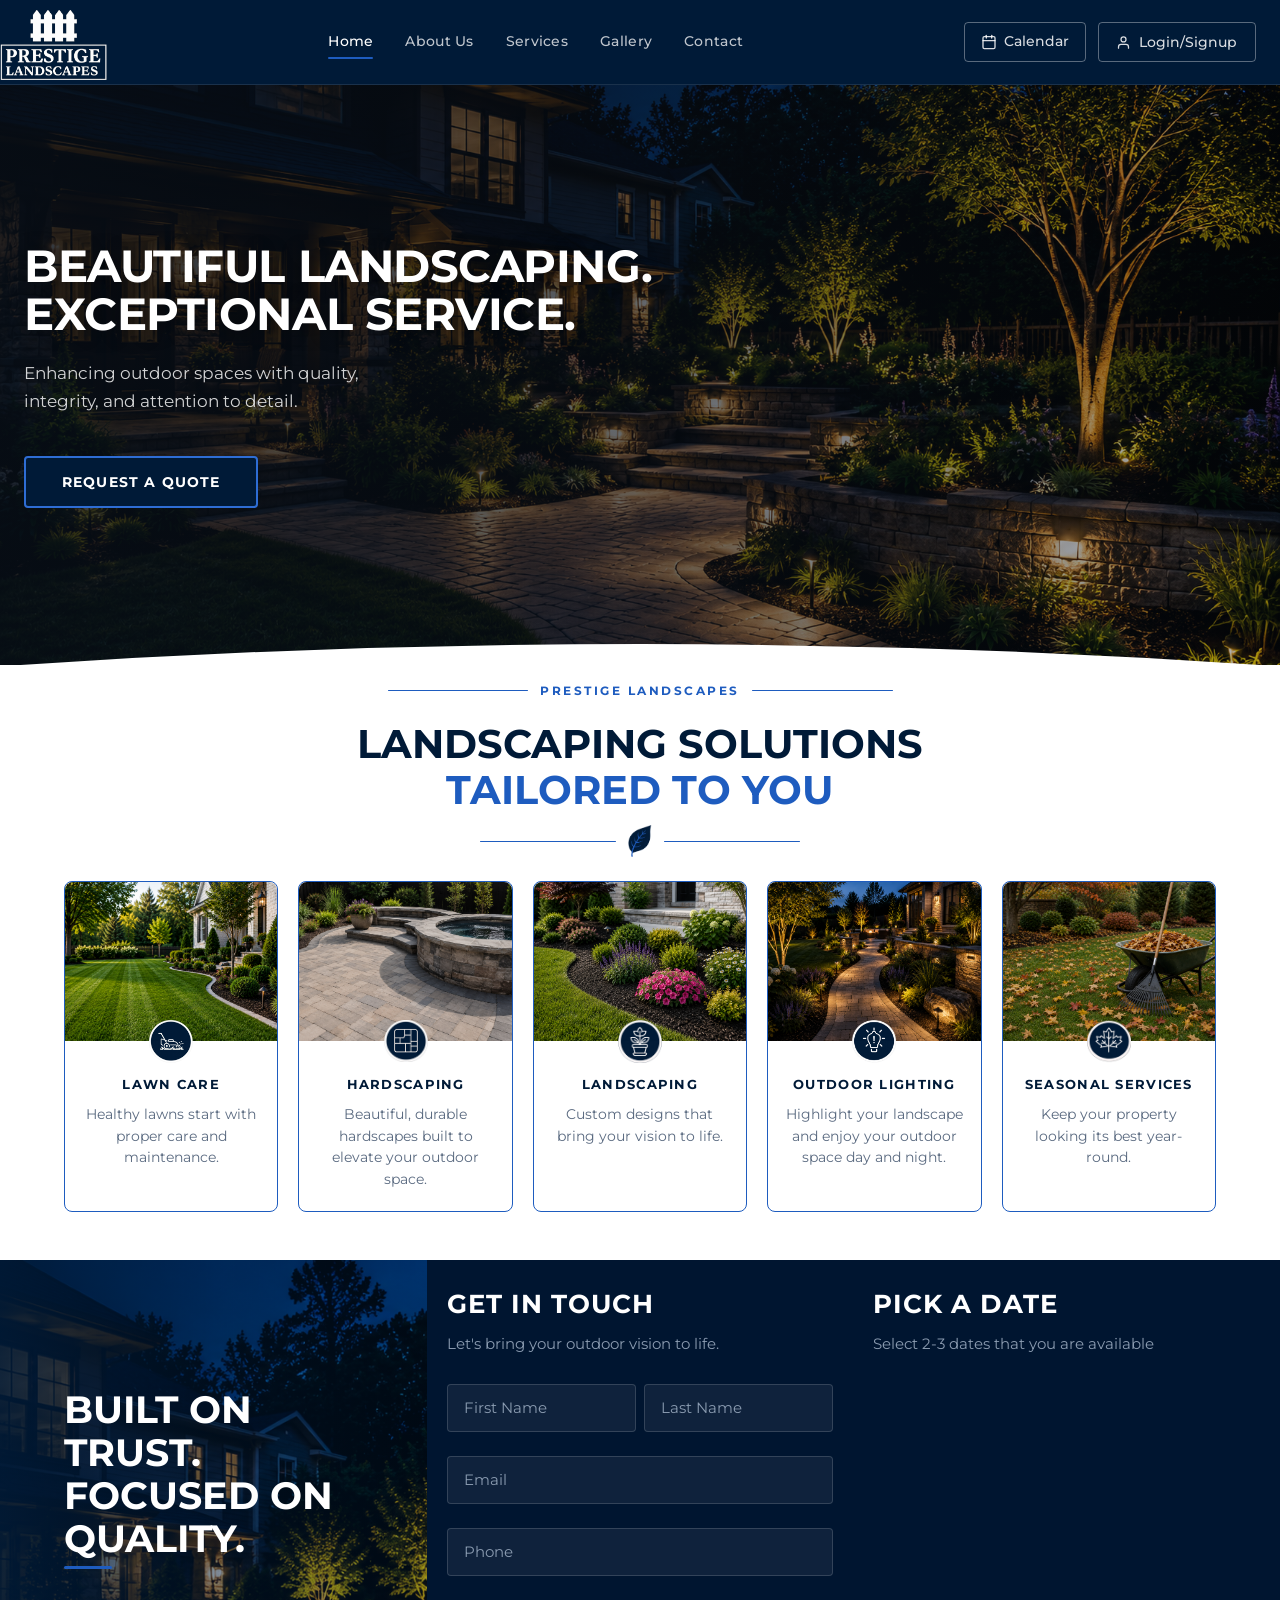
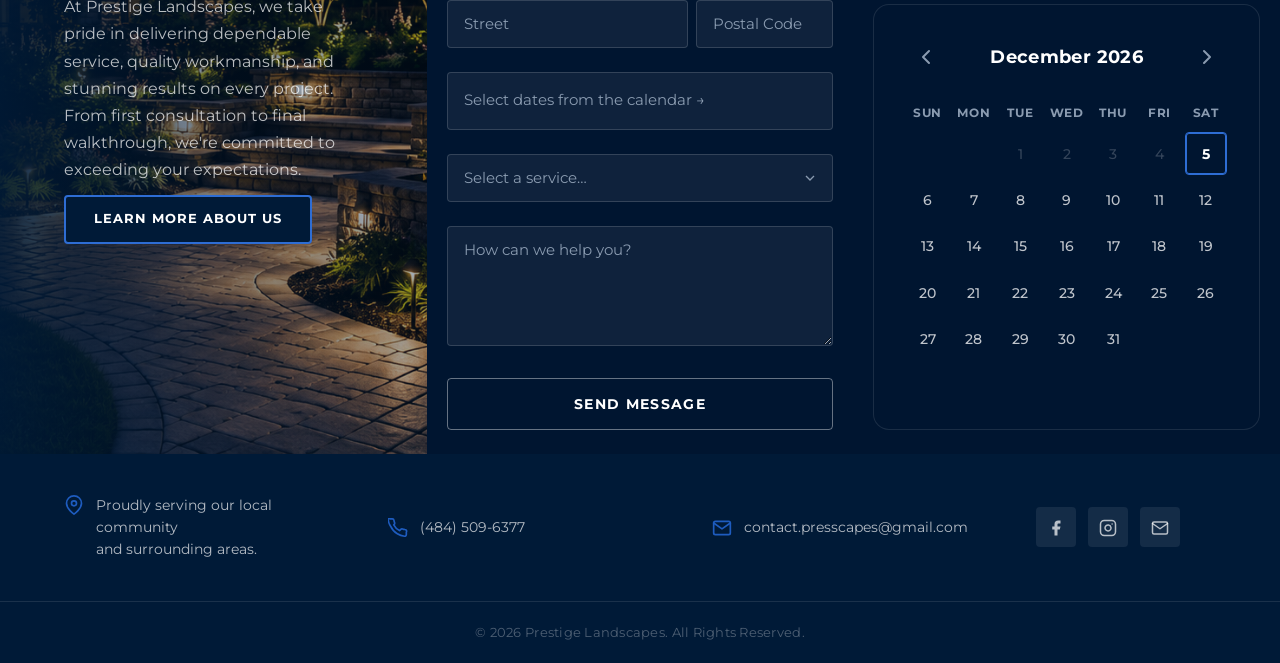
==== commit 345816c1: "Update calendar and website features" ====
--- a/index.html
+++ b/index.html
@@ -120,13 +120,13 @@
           <h3>Hardscaping</h3>
           <p>Beautiful, durable hardscapes built to elevate your outdoor space.</p>
         </div>
-        <!-- Landscape Design -->
+        <!-- Landscaping -->
         <div class="service-card">
           <div class="service-img-wrap">
-            <img src="images/landscape-design.png" alt="Custom garden and landscape design" loading="lazy" width="400" height="280"/>
+            <img src="images/landscape-design.png" alt="Custom garden and landscaping" loading="lazy" width="400" height="280"/>
           </div>
           <img class="service-icon-badge" src="images/widget-landscape.png" alt="" aria-hidden="true" />
-          <h3>Landscape Design</h3>
+          <h3>Landscaping</h3>
           <p>Custom designs that bring your vision to life.</p>
         </div>
         <!-- Outdoor Lighting -->
@@ -206,7 +206,7 @@
               <option value="">Select a service…</option>
               <option value="lawn">Lawn Care</option>
               <option value="hardscape">Hardscaping</option>
-              <option value="design">Landscape Design</option>
+              <option value="design">Landscaping</option>
               <option value="lighting">Outdoor Lighting</option>
               <option value="seasonal">Seasonal Services</option>
               <option value="other">Other</option>
@@ -298,16 +298,16 @@
         </div>
         <div class="footer-item">
           <svg width="20" height="20" viewBox="0 0 24 24" fill="none" stroke="#1E5CBF" stroke-width="2" stroke-linecap="round" stroke-linejoin="round" aria-hidden="true"><path d="M4 4h16c1.1 0 2 .9 2 2v12c0 1.1-.9 2-2 2H4c-1.1 0-2-.9-2-2V6c0-1.1.9-2 2-2z"/><polyline points="22,6 12,13 2,6"/></svg>
-          <a href="mailto:Presscapes@gmail.com">Presscapes@gmail.com</a>
+          <a href="mailto:contact.presscapes@gmail.com">contact.presscapes@gmail.com</a>
         </div>
         <div class="footer-item footer-socials">
-          <a href="https://www.facebook.com/" target="_blank" rel="noopener noreferrer" class="social-icon" aria-label="Facebook">
+          <a href="https://www.facebook.com/ethan.shore.929222" target="_blank" rel="noopener noreferrer" class="social-icon" aria-label="Facebook">
             <svg width="18" height="18" viewBox="0 0 24 24" fill="currentColor" aria-hidden="true"><path d="M18 2h-3a5 5 0 00-5 5v3H7v4h3v8h4v-8h3l1-4h-4V7a1 1 0 011-1h3z"/></svg>
           </a>
           <a href="https://www.instagram.com/presscapes/" target="_blank" rel="noopener noreferrer" class="social-icon" aria-label="Instagram — @presscapes">
             <svg width="18" height="18" viewBox="0 0 24 24" fill="none" stroke="currentColor" stroke-width="2" stroke-linecap="round" stroke-linejoin="round" aria-hidden="true"><rect x="2" y="2" width="20" height="20" rx="5" ry="5"/><path d="M16 11.37A4 4 0 1112.63 8 4 4 0 0116 11.37z"/><line x1="17.5" y1="6.5" x2="17.51" y2="6.5"/></svg>
           </a>
-          <a href="mailto:Presscapes@gmail.com" class="social-icon" aria-label="Email us">
+          <a href="mailto:contact.presscapes@gmail.com" class="social-icon" aria-label="Email us">
             <svg width="18" height="18" viewBox="0 0 24 24" fill="none" stroke="currentColor" stroke-width="2" stroke-linecap="round" stroke-linejoin="round" aria-hidden="true"><path d="M4 4h16c1.1 0 2 .9 2 2v12c0 1.1-.9 2-2 2H4c-1.1 0-2-.9-2-2V6c0-1.1.9-2 2-2z"/><polyline points="22,6 12,13 2,6"/></svg>
           </a>
         </div>
@@ -438,6 +438,10 @@
     <div id="users-list"></div>
   </div>
 
+  <script src="https://www.gstatic.com/firebasejs/10.12.5/firebase-app-compat.js"></script>
+  <script src="https://www.gstatic.com/firebasejs/10.12.5/firebase-auth-compat.js"></script>
+  <script src="https://www.gstatic.com/firebasejs/10.12.5/firebase-firestore-compat.js"></script>
+  <script src="firebase-sync.js"></script>
   <script src="script.js"></script>
 </body>
 </html>
--- a/style.css
+++ b/style.css
@@ -364,8 +364,8 @@
   object-fit: cover;
 }
 .service-card:hover {
-  transform: translateY(-4px);
-  box-shadow: var(--shadow-card);
+  transform: none;
+  box-shadow: none;
 }
 .service-img-wrap {
   position: relative;
@@ -381,7 +381,7 @@
   overflow: hidden;
   display: block;
 }
-.service-card:hover .service-img-wrap img { transform: scale(1.06); }
+.service-card:hover .service-img-wrap img { transform: none; }
 
 .service-icon-badge {
   display: block;
@@ -764,7 +764,7 @@
    CALENDAR
    ============================================ */
 .section-calendar {
-  background: var(--navy-dark);
+  background: var(--white);
   padding: 3rem 0;
 }
 .cal-section-header {
@@ -775,15 +775,27 @@
   font-family: var(--font-head);
   font-size: clamp(1.6rem, 3.5vw, 2.2rem);
   font-weight: 700;
-  color: var(--white);
+  color: var(--navy-dark);
   text-transform: uppercase;
   margin-bottom: .6rem;
 }
 .cal-section-sub {
-  color: var(--text-muted);
+  color: #52657A;
   font-size: .95rem;
 }
 .calendar-wrapper { display: flex; justify-content: center; }
+.schedule-page-calendar .container {
+  max-width: 1800px;
+  transform: scale(.67);
+  transform-origin: top center;
+  margin-bottom: -18rem;
+}
+.public-calendar-layout {
+  display: grid;
+  grid-template-columns: minmax(250px, 340px) minmax(920px, 1fr) minmax(170px, 210px);
+  gap: 1rem;
+  align-items: start;
+}
 .calendar {
   background: var(--navy-mid);
   border: 1px solid var(--border);
@@ -792,6 +804,7 @@
   width: 100%;
   max-width: 480px;
 }
+.calendar.public-calendar { max-width: none; }
 .cal-header {
   display: flex;
   align-items: center;
@@ -836,6 +849,10 @@
   grid-template-columns: repeat(7, 1fr);
   gap: 4px;
 }
+.public-calendar .cal-weekdays,
+.public-calendar .cal-days {
+  grid-template-columns: repeat(7, minmax(0, 1fr));
+}
 .cal-day {
   aspect-ratio: 1;
   border-radius: var(--radius-sm);
@@ -846,11 +863,15 @@
   font-weight: 500;
   color: rgba(255,255,255,.75);
   cursor: pointer;
-  transition: background var(--transition), color var(--transition);
+  transition: background var(--transition), color var(--transition), border-color var(--transition), box-shadow var(--transition);
   min-height: 40px;
   border: 1px solid transparent;
   background: none;
   padding: 0;
+  width: 100%;
+  margin: 0;
+  appearance: none;
+  line-height: 1;
 }
 .cal-day:hover:not(.cal-day-empty):not(.cal-day-past) {
   background: rgba(30,92,191,.25);
@@ -861,16 +882,278 @@
 .cal-day-empty { pointer-events: none; }
 .cal-day-past { color: rgba(255,255,255,.2); cursor: not-allowed; }
 .cal-day-today {
-  background: rgba(30,92,191,.2);
-  color: var(--blue-accent);
-  font-weight: 700;
-  border-color: rgba(30,92,191,.4);
+  background: transparent;
+  color: var(--white);
+  font-weight: 700;
+  border-color: var(--blue-light);
+  box-shadow: inset 0 0 0 1px var(--blue-light);
 }
 .cal-day-selected {
   background: var(--blue-accent) !important;
   color: var(--white) !important;
   border-color: var(--blue-accent) !important;
-  font-weight: 700;
+  box-shadow: inset 0 0 0 2px rgba(255,255,255,.88), 0 0 0 3px rgba(46,109,212,.34) !important;
+  font-weight: 700;
+}
+.cal-day-has-job {
+  position: relative;
+}
+.cal-day-has-job::after {
+  content: '';
+  position: absolute;
+  width: 5px;
+  height: 5px;
+  border-radius: 50%;
+  left: 50%;
+  bottom: 6px;
+  transform: translateX(-50%);
+  background: var(--blue-light);
+}
+.public-calendar-panel {
+  background: var(--navy-mid);
+  border: 1px solid var(--border);
+  border-radius: var(--radius-lg);
+  padding: 1.25rem;
+  min-height: 240px;
+  color: rgba(255,255,255,.82);
+}
+.public-calendar-panel h3 {
+  color: var(--white);
+  font-family: var(--font-head);
+  font-size: 1rem;
+  margin-bottom: .5rem;
+}
+.public-calendar-panel p {
+  color: var(--text-muted);
+  font-size: .9rem;
+}
+.public-job-list {
+  display: grid;
+  gap: .85rem;
+  margin-top: 1rem;
+}
+.public-job-card {
+  border: 1px solid rgba(255,255,255,.1);
+  border-radius: var(--radius-md);
+  padding: .9rem;
+  background: rgba(255,255,255,.04);
+}
+.public-job-card strong {
+  display: block;
+  color: var(--white);
+  font-size: .92rem;
+  margin-bottom: .25rem;
+}
+.public-job-meta {
+  color: var(--blue-light);
+  font-size: .7rem;
+  font-weight: 700;
+  letter-spacing: .04em;
+  text-transform: uppercase;
+  margin-bottom: .2rem;
+}
+.public-job-card a {
+  display: inline-flex;
+  margin-top: .65rem;
+  color: var(--white);
+  border: 1px solid rgba(255,255,255,.25);
+  border-radius: var(--radius-sm);
+  padding: .4rem .65rem;
+  font-size: .78rem;
+  font-weight: 700;
+}
+.public-timeline {
+  position: relative;
+  display: grid;
+  grid-template-columns: 54px 1fr;
+  grid-template-rows: auto var(--timeline-height);
+  height: calc(var(--timeline-height) + 52px);
+  margin-top: 1rem;
+  overflow-y: auto;
+  border: 1px solid rgba(255,255,255,.1);
+  border-radius: var(--radius-md);
+  background: rgba(0,0,0,.14);
+  scrollbar-width: none;
+  -ms-overflow-style: none;
+}
+.public-timeline::-webkit-scrollbar { display: none; }
+.public-week-header {
+  display: grid;
+  grid-template-columns: repeat(7, minmax(128px, 1fr));
+  position: sticky;
+  top: 0;
+  z-index: 4;
+  min-width: 920px;
+  background: var(--navy-mid);
+  border-bottom: 1px solid rgba(255,255,255,.12);
+}
+.public-week-day {
+  min-height: 52px;
+  padding: .5rem .4rem;
+  border-right: 1px solid rgba(255,255,255,.1);
+  text-align: center;
+}
+.public-week-day:last-child { border-right: none; }
+.public-week-day span {
+  display: block;
+  color: var(--text-muted);
+  font-size: .66rem;
+  font-weight: 700;
+  text-transform: uppercase;
+  letter-spacing: .06em;
+}
+.public-week-day strong {
+  display: block;
+  color: rgba(255,255,255,.86);
+  font-size: .78rem;
+  margin-top: .15rem;
+}
+.public-week-day.active {
+  background: rgba(30,92,191,.22);
+  box-shadow: inset 0 -2px 0 var(--blue-light);
+}
+.public-timeline-hours {
+  grid-column: 1;
+  grid-row: 2;
+  display: grid;
+  grid-template-rows: repeat(16, 56px);
+  border-right: 1px solid rgba(255,255,255,.1);
+}
+.public-timeline-hour {
+  position: relative;
+}
+.public-timeline-hour span {
+  position: absolute;
+  top: 0;
+  transform: translateY(-50%);
+  left: .45rem;
+  z-index: 2;
+  background: var(--navy-mid);
+  padding-right: .25rem;
+  color: rgba(255,255,255,.76);
+  font-size: .66rem;
+  font-weight: 700;
+}
+.public-timeline-events {
+  grid-column: 2;
+  grid-row: 2;
+  position: relative;
+  display: grid;
+  grid-template-columns: repeat(7, minmax(128px, 1fr));
+  min-width: 920px;
+  min-height: var(--timeline-height);
+  background-image:
+    repeating-linear-gradient(to bottom, transparent 0, transparent 54px, rgba(255,255,255,.18) 54px, rgba(255,255,255,.18) 56px),
+    repeating-linear-gradient(to right, transparent 0, transparent calc(14.285% - 2px), rgba(255,255,255,.16) calc(14.285% - 2px), rgba(255,255,255,.16) 14.285%);
+}
+.public-timeline-event {
+  position: absolute;
+  min-height: 48px;
+  overflow: hidden;
+  border-left: 3px solid var(--blue-light);
+  border-radius: var(--radius-sm);
+  background: rgba(30,92,191,.28);
+  padding: .3rem .5rem;
+}
+.public-job-lawn-care {
+  border-left-color: #22C55E;
+  background: rgba(34,197,94,.22);
+}
+.public-job-hardscaping {
+  border-left-color: #A16207;
+  background: rgba(161,98,7,.24);
+}
+.public-job-landscaping {
+  border-left-color: #2E6DD4;
+  background: rgba(46,109,212,.24);
+}
+.public-job-outdoor-lighting {
+  border-left-color: #F59E0B;
+  background: rgba(245,158,11,.24);
+}
+.public-job-seasonal-services {
+  border-left-color: #14B8A6;
+  background: rgba(20,184,166,.22);
+}
+.public-job-other {
+  border-left-color: #94A3B8;
+  background: rgba(148,163,184,.2);
+}
+.calendar-legend {
+  background: var(--navy-mid);
+  border: 1px solid var(--border);
+  border-radius: var(--radius-lg);
+  padding: 1rem;
+  color: rgba(255,255,255,.82);
+}
+.calendar-legend h3 {
+  color: var(--white);
+  font-family: var(--font-head);
+  font-size: .95rem;
+  margin-bottom: .75rem;
+}
+.legend-item {
+  display: flex;
+  align-items: center;
+  gap: .55rem;
+  min-height: 28px;
+  font-size: .82rem;
+  font-weight: 600;
+}
+.legend-swatch {
+  width: 14px;
+  height: 14px;
+  border-radius: 3px;
+  border-left: 3px solid currentColor;
+  flex: 0 0 auto;
+}
+.legend-lawn-care { color: #22C55E; background: rgba(34,197,94,.22); }
+.legend-hardscaping { color: #A16207; background: rgba(161,98,7,.24); }
+.legend-landscaping { color: #2E6DD4; background: rgba(46,109,212,.24); }
+.legend-outdoor-lighting { color: #F59E0B; background: rgba(245,158,11,.24); }
+.legend-seasonal-services { color: #14B8A6; background: rgba(20,184,166,.22); }
+.legend-other { color: #94A3B8; background: rgba(148,163,184,.2); }
+.public-timeline-event strong {
+  display: block;
+  color: var(--white);
+  font-size: .82rem;
+  line-height: 1.2;
+  margin-bottom: .1rem;
+}
+.public-timeline-event p {
+  margin-top: .1rem;
+  color: rgba(255,255,255,.72);
+  font-size: .72rem;
+  line-height: 1.25;
+}
+.public-timeline-event a {
+  display: inline-flex;
+  margin-top: .35rem;
+  color: var(--white);
+  font-size: .72rem;
+  font-weight: 700;
+  text-decoration: underline;
+}
+.public-current-time {
+  position: absolute;
+  height: 1px;
+  background: #FF6B61;
+  z-index: 3;
+}
+.public-current-time::before {
+  content: '';
+  position: absolute;
+  left: -.25rem;
+  top: -4px;
+  width: 9px;
+  height: 9px;
+  border-radius: 50%;
+  background: #FF6B61;
+}
+.public-week-note {
+  margin-top: .7rem;
+  color: var(--text-muted);
+  font-size: .8rem;
 }
 .cal-selected-label {
   margin-top: 1.25rem;
@@ -2267,6 +2550,7 @@
 @media (max-width: 900px) {
   .contact-cal-grid { grid-template-columns: 1fr; }
   .contact-cal-about, .contact-cal-form { border-right: none; border-bottom: 1px solid var(--border); }
+  .public-calendar-layout { grid-template-columns: 1fr; }
   .lightbox-prev { left: .5rem; }
   .lightbox-next { right: .5rem; }
   .footer-grid { flex-direction: column; align-items: flex-start; }
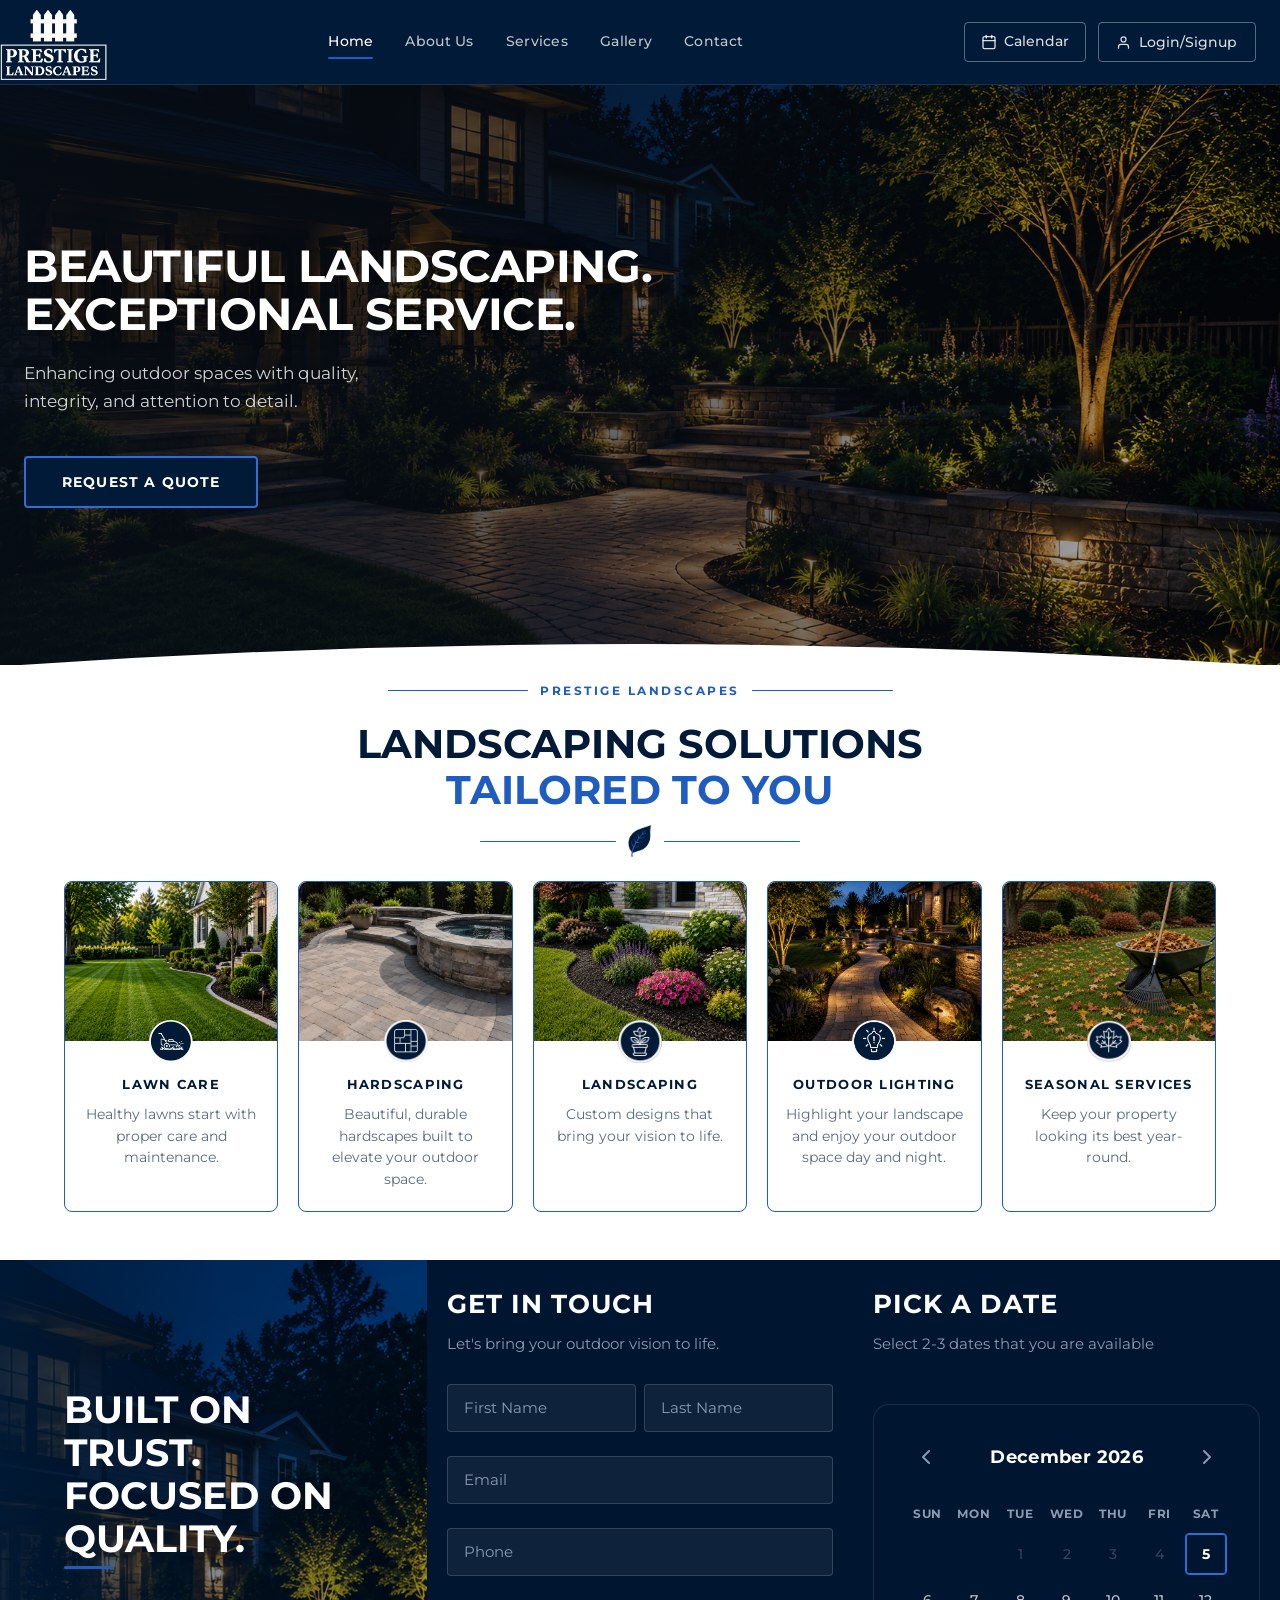
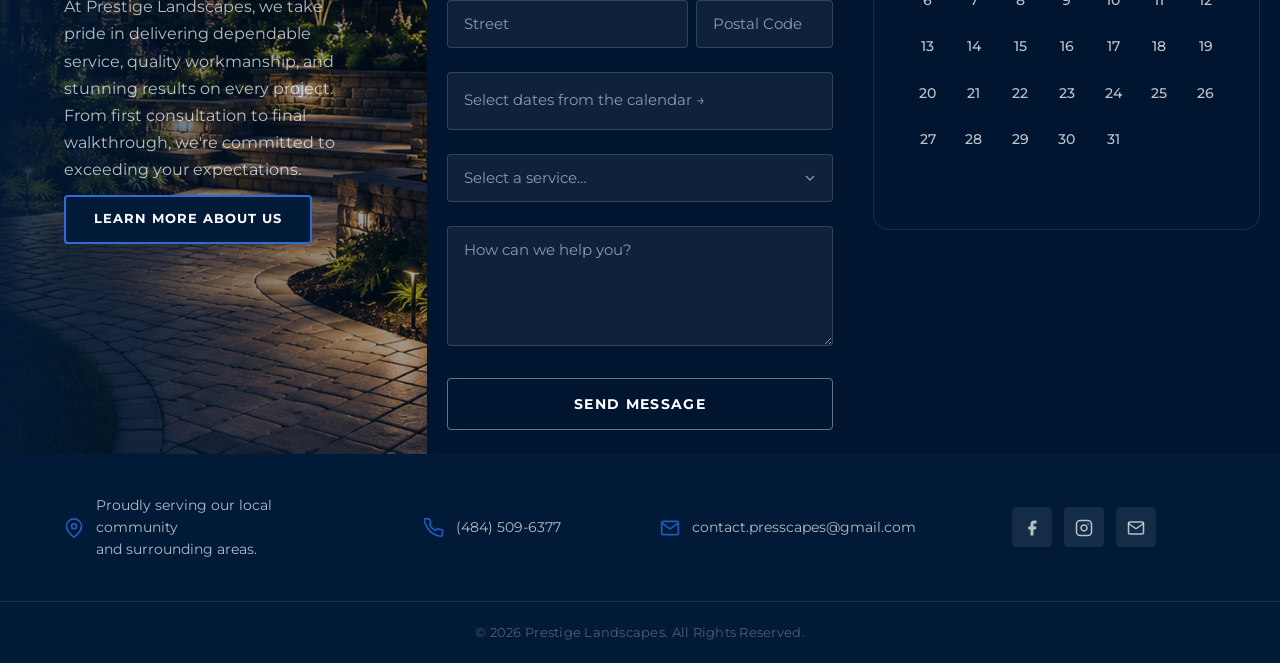
==== commit 498bf55a: "Update website layout and calendar" ====
--- a/index.html
+++ b/index.html
@@ -25,7 +25,7 @@
         <a href="about.html" class="nav-link">About Us</a>
         <a href="services.html" class="nav-link">Services</a>
         <a href="gallery.html" class="nav-link">Gallery</a>
-        <a href="contact.html" class="nav-link">Contact</a>
+        <a href="#contact" class="nav-link">Contact</a>
       </nav>
 
       <!-- Nav Actions -->
@@ -159,7 +159,7 @@
         <h2 class="split-title">Built on Trust.<br>Focused on Quality.</h2>
         <div class="split-divider" aria-hidden="true"></div>
         <p class="split-body">At Prestige Landscapes, we take pride in delivering dependable service, quality workmanship, and stunning results on every project. From first consultation to final walkthrough, we're committed to exceeding your expectations.</p>
-        <a href="#" class="btn-outline-white btn-inactive" onclick="return false;">Learn More About Us</a>
+        <a href="about.html" class="btn-outline-white">Learn More About Us</a>
       </div>
       <!-- Form (middle) -->
       <div class="contact-cal-form" id="schedule">
--- a/style.css
+++ b/style.css
@@ -491,9 +491,10 @@
   padding: 1.5rem 1.25rem;
   display: flex;
   flex-direction: column;
+  justify-content: flex-start;
 }
 .contact-cal-right .calendar {
-  margin-top: auto;
+  margin-top: 1.25rem;
 }
 .contact-cal-right .calendar {
   background: var(--navy-mid);
@@ -2482,26 +2483,511 @@
 }
 
 /* ============================================
+   ABOUT PAGE
+   ============================================ */
+
+/* Hero */
+.about-hero {
+  background: linear-gradient(135deg, #001a37 0%, #0d3572 100%);
+  padding: 5rem 1.5rem 4rem;
+  text-align: center;
+  position: relative;
+}
+.about-hero-inner {
+  max-width: 700px;
+  margin: 0 auto;
+  position: relative;
+  z-index: 1;
+}
+.about-hero-inner h1 {
+  font-family: var(--font-head);
+  font-size: clamp(1.8rem, 4vw, 3rem);
+  font-weight: 700;
+  text-transform: uppercase;
+  letter-spacing: -.01em;
+  color: var(--white);
+  margin: .5rem 0 1rem;
+  line-height: 1.1;
+}
+.about-hero-sub {
+  color: rgba(255,255,255,.72);
+  font-size: 1rem;
+  max-width: 540px;
+  margin: 0 auto;
+  line-height: 1.7;
+}
+
+/* Stats (inside story section) */
+.about-stat {
+  display: flex;
+  flex-direction: column;
+  align-items: center;
+  gap: .35rem;
+  padding: 1.4rem 2rem;
+  text-align: center;
+  background: var(--blue-accent);
+  border: 2px solid var(--blue-accent);
+  border-radius: var(--radius-md);
+  box-shadow: 0 4px 16px rgba(30,92,191,.3);
+  min-width: 160px;
+}
+.about-stat-num {
+  font-family: var(--font-head);
+  font-size: 2.4rem;
+  font-weight: 700;
+  color: var(--white);
+  line-height: 1;
+}
+.about-stat-label {
+  font-size: .78rem;
+  font-weight: 600;
+  text-transform: uppercase;
+  letter-spacing: .08em;
+  color: rgba(255,255,255,.8);
+}
+.about-stat-divider {
+  display: none;
+}
+
+/* Story section */
+.about-story {
+  position: relative;
+  padding: calc(5rem + 56px) 1.5rem 5rem 2.5rem;
+  margin-top: -56px;
+  overflow: hidden;
+  border-radius: 50% 50% 0 0 / 56px 56px 0 0;
+}
+.about-story-img {
+  position: absolute;
+  inset: 0;
+  z-index: 0;
+}
+.about-story-img img {
+  width: 100%;
+  height: 100%;
+  object-fit: cover;
+  object-position: center top;
+  display: block;
+}
+.about-story-img::after {
+  content: '';
+  position: absolute;
+  inset: 0;
+  background: rgba(0,10,25,.72);
+}
+.about-story-inner {
+  position: relative;
+  z-index: 1;
+  max-width: 1200px;
+  margin: 0 auto;
+  display: grid;
+  grid-template-columns: 1fr 1fr;
+  gap: 4rem;
+  align-items: center;
+}
+.about-story-text .eyebrow-blue { margin-bottom: .5rem; }
+.about-story-text h2 {
+  font-family: var(--font-head);
+  font-size: clamp(1.6rem, 3vw, 2.2rem);
+  font-weight: 700;
+  text-transform: uppercase;
+  color: var(--white);
+  line-height: 1.15;
+  margin-bottom: 1.25rem;
+}
+.about-story-text p {
+  color: rgba(255,255,255,.8);
+  line-height: 1.75;
+  margin-bottom: 1rem;
+  font-size: .97rem;
+}
+.about-story-text .btn-outline-blue {
+  display: inline-block;
+  margin-top: .75rem;
+  padding: .65rem 1.5rem;
+  background: var(--navy-dark);
+  border: 2px solid var(--navy-dark);
+  border-radius: var(--radius-sm);
+  color: var(--white);
+  font-weight: 600;
+  font-size: .88rem;
+  text-transform: uppercase;
+  letter-spacing: .06em;
+  transition: background var(--transition), border-color var(--transition);
+}
+.about-story-text .btn-outline-blue:hover {
+  background: var(--navy-light);
+  border-color: var(--navy-light);
+}
+.about-story-stats {
+  display: grid;
+  grid-template-columns: 1fr 1fr;
+  gap: 1.25rem;
+}
+.about-stat-blank {
+  background: rgba(30,92,191,.08) !important;
+  border: 2px dashed rgba(30,92,191,.25) !important;
+  box-shadow: none !important;
+  min-height: 110px;
+}
+
+/* Team */
+.about-team {
+  background: var(--off-white);
+  padding: 5rem 12rem 5rem 0;
+}
+.about-team .container {
+  padding-left: 0;
+  max-width: 100%;
+  margin-left: 0;
+}
+.about-team-divider { max-width: 100%; }
+.about-team-divider-owners .eyebrow-line { flex: 0 0 auto; width: 15%; }
+.about-team-divider-rest .eyebrow-line { flex: 0 0 auto; width: 20%; }
+.about-team-divider h2 {
+  font-family: var(--font-head);
+  font-size: clamp(1.3rem, 2.5vw, 1.8rem);
+  font-weight: 700;
+  text-transform: uppercase;
+  color: var(--navy-dark);
+  white-space: nowrap;
+  letter-spacing: .02em;
+  margin: 0 .75rem;
+}
+.about-team-split {
+  display: flex;
+  gap: 0;
+  align-items: flex-start;
+  --about-team-header-h: 4.9rem;
+}
+.about-team-split-col {
+  flex: 1;
+  min-width: 0;
+}
+.about-team-split-col-rest {
+  flex: 0 0 auto;
+  width: 640px;
+}
+.about-team-split-divider {
+  width: 1px;
+  background: transparent;
+  align-self: stretch;
+  margin: 0 1.25rem;
+  flex-shrink: 0;
+}
+.about-team-header {
+  text-align: center;
+  min-height: var(--about-team-header-h);
+  margin-bottom: 2rem;
+  display: flex;
+  align-items: center;
+  justify-content: center;
+}
+.about-team-header h2 {
+  font-family: var(--font-head);
+  font-size: clamp(1.5rem, 3vw, 2rem);
+  font-weight: 700;
+  text-transform: uppercase;
+  color: var(--navy-dark);
+  margin: .4rem 0 .75rem;
+}
+.about-team-sub {
+  color: var(--text-muted);
+  font-size: .95rem;
+  max-width: 420px;
+  margin: 0 auto;
+}
+.about-team-grid {
+  display: grid;
+  grid-template-columns: repeat(3, 1fr);
+  gap: 2rem;
+  max-width: 1100px;
+  margin: 0 auto;
+}
+.about-team-grid-2 {
+  grid-template-columns: repeat(2, 1fr);
+  max-width: 760px;
+}
+.about-team-grid-rest {
+  grid-template-columns: repeat(3, 1fr);
+  max-width: 1100px;
+}
+.about-team-alt {
+  background: var(--white);
+  border-top: 1px solid rgba(30,92,191,.1);
+  padding: 3rem 1.5rem;
+}
+.about-team-alt .about-team-header { margin-bottom: 1.75rem; }
+.about-team-alt .about-team-header h2 { font-size: 1.2rem; }
+.about-team-grid-rest {
+  display: grid;
+  grid-template-columns: repeat(3, 1fr);
+  gap: 1.25rem;
+  width: 100%;
+}
+.about-team-alt .about-team-card {
+  border-radius: var(--radius-md);
+  border: none;
+  box-shadow: none;
+}
+.about-team-alt .about-team-photo-wrap {
+  aspect-ratio: 4/3;
+}
+.about-team-alt .about-team-info {
+  padding: 1rem 1.1rem 1.1rem;
+  text-align: center;
+  align-items: center;
+}
+.about-team-alt .about-team-info h3 {
+  font-size: .9rem;
+  margin-bottom: .1rem;
+}
+.about-team-alt .about-team-role {
+  font-size: .7rem;
+  margin-bottom: .6rem;
+}
+.about-team-alt .about-team-tags {
+  justify-content: center;
+}
+.about-team-alt .about-team-tags span {
+  font-size: .65rem;
+  padding: .2rem .5rem;
+}
+.about-team-card {
+  background: var(--white);
+  border-radius: var(--radius-lg);
+  overflow: hidden;
+  box-shadow: var(--shadow-card);
+  display: flex;
+  flex-direction: column;
+  border: 1px solid rgba(30,92,191,.12);
+}
+.about-team-photo-wrap {
+  width: 100%;
+  aspect-ratio: 3/3.5;
+  overflow: hidden;
+  background: var(--navy-dark);
+}
+.about-team-photo-wrap img {
+  width: 100%;
+  height: 100%;
+  object-fit: cover;
+  object-position: center top;
+  display: block;
+}
+.about-team-photo-silhouette {
+  display: flex;
+  align-items: center;
+  justify-content: center;
+  background: linear-gradient(160deg, var(--navy-light) 0%, var(--navy-dark) 100%);
+}
+.about-team-photo-silhouette svg {
+  width: 70%;
+  height: 70%;
+}
+.about-team-info {
+  padding: 1.5rem;
+  flex: 1;
+  display: flex;
+  flex-direction: column;
+  align-items: center;
+  text-align: center;
+}
+.about-team-info .about-team-tags {
+  margin-top: auto;
+  padding-top: .75rem;
+  justify-content: center;
+}
+.about-team-info h3 {
+  font-family: var(--font-head);
+  font-size: 1.15rem;
+  font-weight: 700;
+  color: var(--navy-dark);
+  margin-bottom: .2rem;
+}
+.about-team-role {
+  font-size: .8rem;
+  font-weight: 600;
+  text-transform: uppercase;
+  letter-spacing: .07em;
+  color: var(--blue-accent);
+  margin-bottom: .75rem;
+}
+.about-team-bio {
+  font-size: .9rem;
+  color: #4a5568;
+  line-height: 1.7;
+  margin-bottom: 1rem;
+}
+.about-team-tags {
+  display: flex;
+  flex-wrap: wrap;
+  gap: .4rem;
+}
+.about-team-tags span {
+  display: inline-flex;
+  align-items: center;
+  justify-content: center;
+  font-size: .72rem;
+  font-weight: 600;
+  text-transform: uppercase;
+  letter-spacing: .05em;
+  padding: .28rem .7rem;
+  line-height: 1.2;
+  white-space: normal;
+  text-align: center;
+  background: var(--blue-accent);
+  color: var(--white);
+  border-radius: var(--radius-sm);
+  border: 1.5px solid var(--blue-accent);
+  box-shadow: 0 2px 8px rgba(30,92,191,.25);
+}
+
+/* Values */
+.about-values {
+  background: var(--white);
+  padding: 5rem 1.5rem;
+}
+.about-values-grid {
+  display: grid;
+  grid-template-columns: repeat(4, 1fr);
+  gap: 1.5rem;
+  max-width: 1100px;
+  margin: 0 auto;
+}
+.about-value-card {
+  text-align: center;
+  padding: 2rem 1.25rem;
+  border-radius: var(--radius-md);
+  border: 1px solid rgba(30,92,191,.12);
+  background: var(--off-white);
+  transition: box-shadow var(--transition), transform var(--transition);
+}
+.about-value-card:hover {
+  transform: translateY(-3px);
+  box-shadow: var(--shadow-card);
+}
+.about-value-icon {
+  width: 54px;
+  height: 54px;
+  background: var(--navy-dark);
+  border-radius: 50%;
+  display: flex;
+  align-items: center;
+  justify-content: center;
+  margin: 0 auto 1rem;
+  color: var(--white);
+}
+.about-value-card h4 {
+  font-family: var(--font-head);
+  font-size: .85rem;
+  font-weight: 700;
+  text-transform: uppercase;
+  letter-spacing: .06em;
+  color: var(--navy-dark);
+  margin-bottom: .5rem;
+}
+.about-value-card p {
+  font-size: .85rem;
+  color: #5a6a80;
+  line-height: 1.65;
+}
+
+/* CTA */
+.about-cta {
+  position: relative;
+  background: url('images/prestige-home-background.png') center/cover no-repeat;
+  padding: 5rem 1.5rem;
+  text-align: center;
+}
+.about-cta::before {
+  content: '';
+  position: absolute;
+  inset: 0;
+  background: rgba(0,10,25,.68);
+}
+.about-cta-inner {
+  position: relative;
+  z-index: 1;
+  max-width: 600px;
+  margin: 0 auto;
+}
+.about-cta-inner h2 {
+  font-family: var(--font-head);
+  font-size: clamp(1.4rem, 3vw, 2rem);
+  font-weight: 700;
+  text-transform: uppercase;
+  color: var(--white);
+  margin-bottom: .75rem;
+}
+.about-cta-inner p {
+  color: rgba(255,255,255,.65);
+  margin-bottom: 1.75rem;
+  font-size: .97rem;
+}
+.btn-solid-blue {
+  display: inline-block;
+  padding: .8rem 2rem;
+  background: var(--navy-dark);
+  color: var(--white);
+  font-weight: 700;
+  font-size: .88rem;
+  text-transform: uppercase;
+  letter-spacing: .07em;
+  border-radius: var(--radius-sm);
+  transition: background var(--transition), transform var(--transition);
+}
+.btn-solid-blue:hover {
+  background: var(--navy-light);
+  transform: translateY(-2px);
+}
+
+/* About page responsive */
+@media (max-width: 600px) {
+  .about-team-grid-rest { grid-template-columns: repeat(2, 1fr); }
+}
+@media (max-width: 900px) {
+  .about-team-split { flex-direction: column; }
+  .about-team-split-col-rest { width: 100%; }
+  .about-team-split-divider { width: 100%; height: 1px; margin: 2rem 0; }
+}
+@media (max-width: 768px) {
+  .about-story-inner { grid-template-columns: 1fr; gap: 2rem; }
+  .about-story-img { order: -1; }
+  .about-story-stats { grid-template-columns: 1fr 1fr; }
+  .about-team-grid,
+  .about-team-grid-2,
+  .about-team-grid-rest { grid-template-columns: 1fr; max-width: 420px; }
+  .about-values-grid { grid-template-columns: repeat(2, 1fr); }
+  .about-stat { padding: .75rem 1.5rem; }
+  .about-stat-divider { display: none; }
+}
+@media (max-width: 480px) {
+  .about-values-grid { grid-template-columns: 1fr; }
+  .about-hero-inner h1 { font-size: 1.6rem; }
+}
+
+/* ============================================
    FOOTER
    ============================================ */
 .footer { background: var(--navy-dark); }
 .footer-main { padding: 2.5rem 0; border-bottom: 1px solid var(--border); }
 .footer-grid {
-  display: flex;
-  align-items: center;
-  justify-content: space-between;
-  flex-wrap: wrap;
+  display: grid;
+  grid-template-columns: repeat(4, minmax(0, 1fr));
+  align-items: center;
   gap: 2rem;
 }
 .footer-item {
   display: flex;
-  align-items: flex-start;
+  align-items: center;
+  justify-content: center;
   gap: .75rem;
   color: rgba(255,255,255,.7);
   font-size: .9rem;
   line-height: 1.55;
-  flex: 1;
-  min-width: 180px;
+  min-width: 0;
+  text-align: left;
 }
 .footer-item svg { flex-shrink: 0; margin-top: .1rem; }
 .footer-item a {
@@ -2514,8 +3000,8 @@
 .footer-socials {
   display: flex;
   align-items: center;
+  justify-content: center;
   gap: .75rem;
-  flex: 0 0 auto;
 }
 .social-icon {
   width: 40px; height: 40px;
@@ -2553,8 +3039,8 @@
   .public-calendar-layout { grid-template-columns: 1fr; }
   .lightbox-prev { left: .5rem; }
   .lightbox-next { right: .5rem; }
-  .footer-grid { flex-direction: column; align-items: flex-start; }
-  .footer-socials { align-self: flex-start; }
+  .footer-grid { grid-template-columns: 1fr; }
+  .footer-item { justify-content: center; text-align: center; }
   .client-panel-header { align-items: flex-start; flex-direction: column; }
   .client-panel-controls { grid-template-columns: 1fr; }
   .client-lead-row { grid-template-columns: 1fr 1fr; }
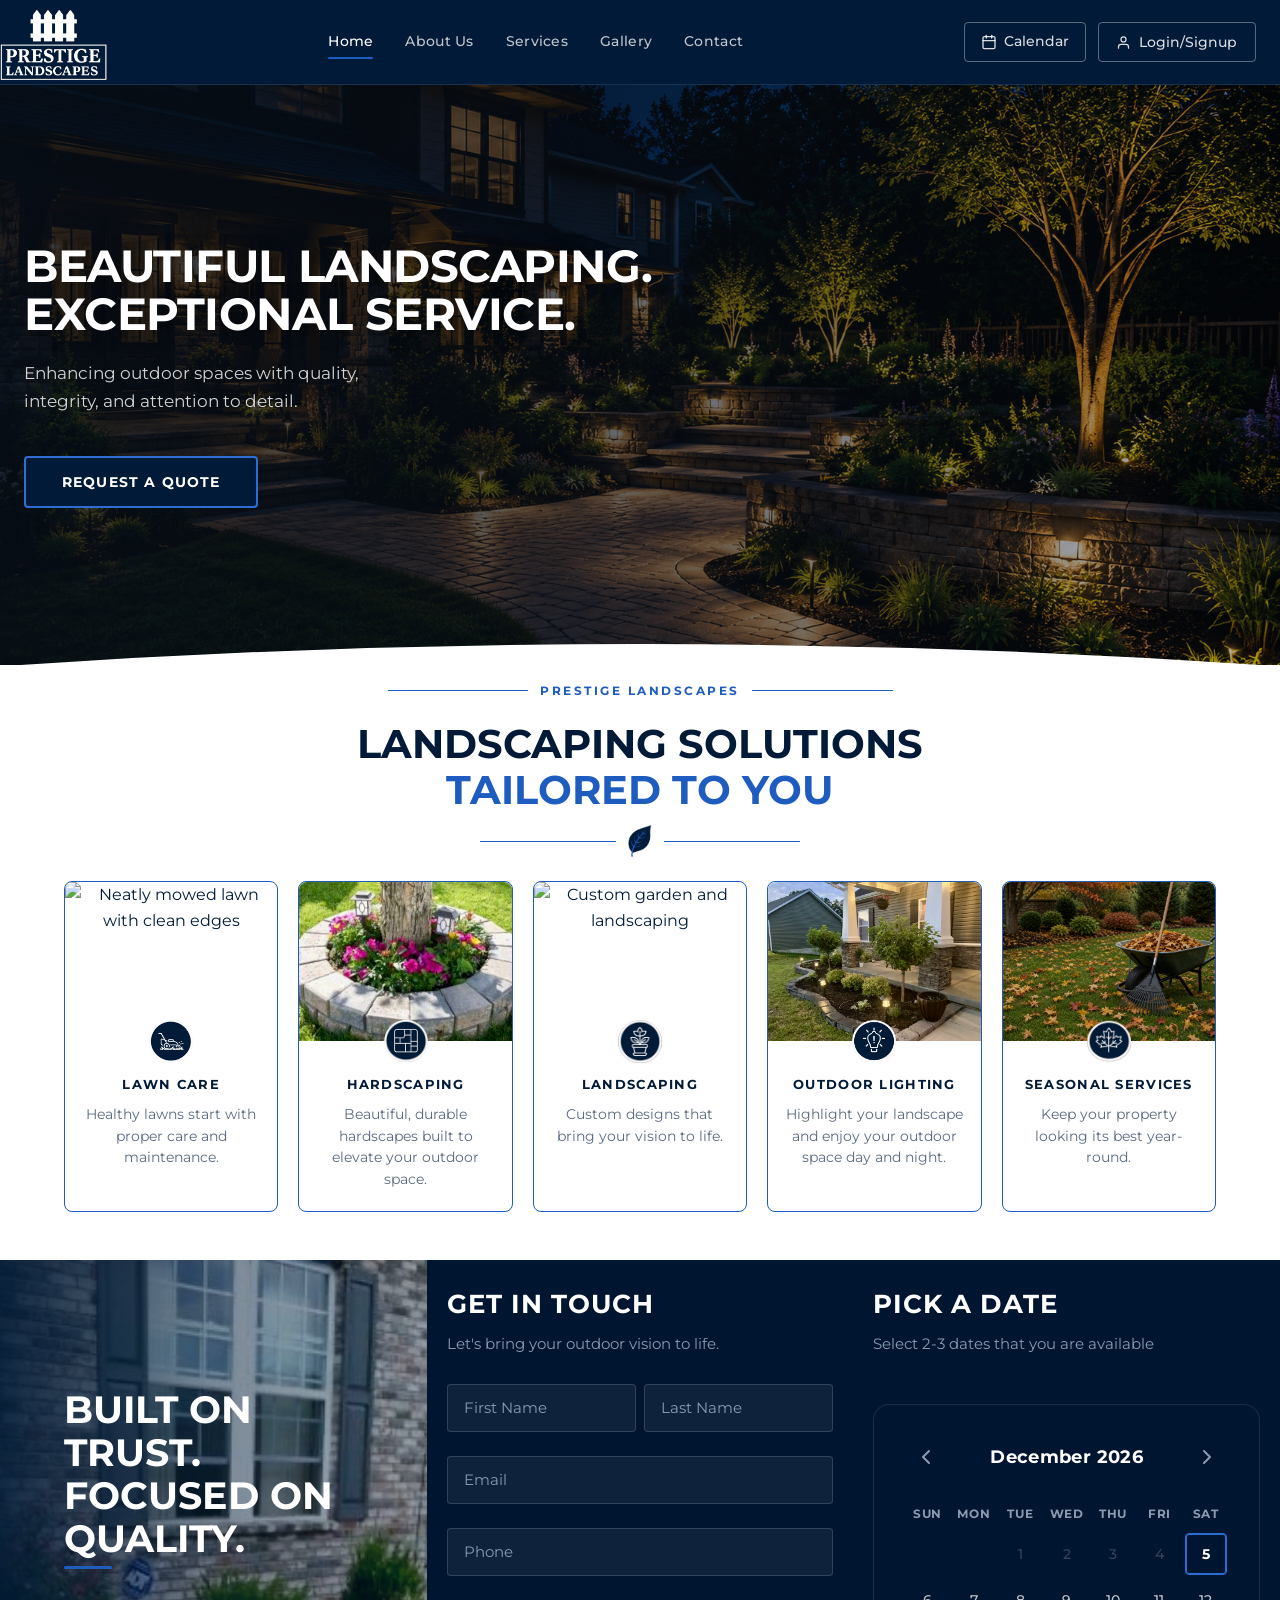
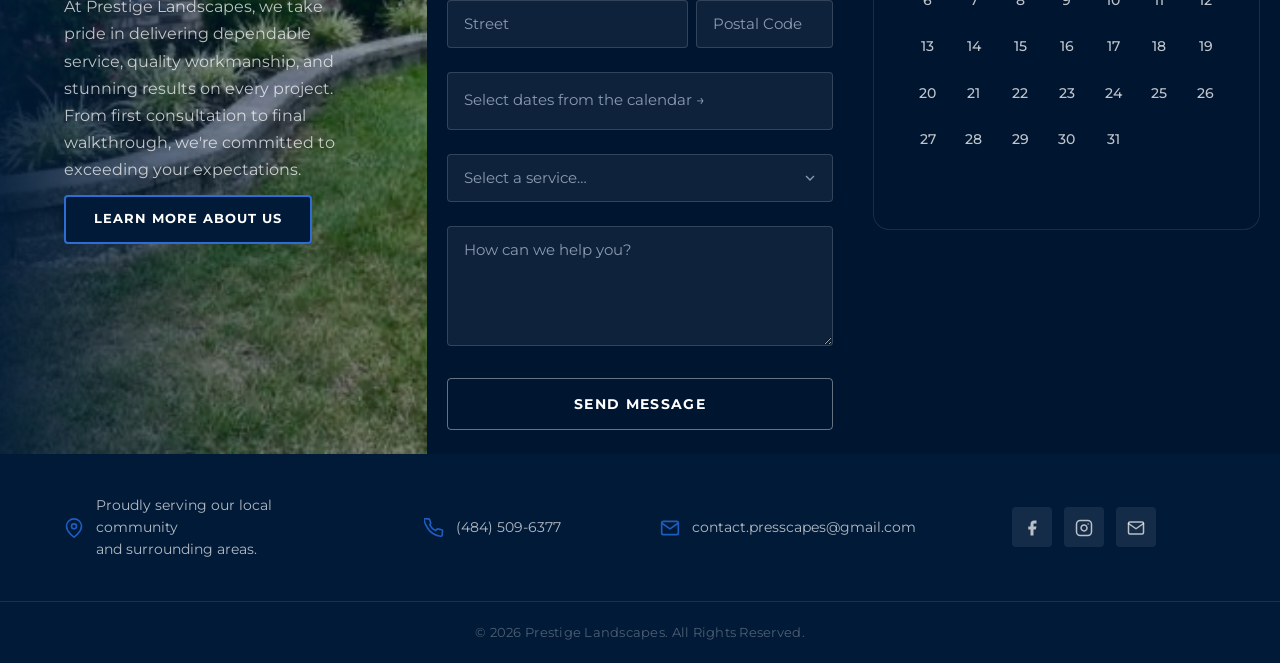
==== commit 4acb4359: "Add Google Calendar quote appointment sync" ====
--- a/index.html
+++ b/index.html
@@ -105,7 +105,7 @@
         <!-- Lawn Care -->
         <div class="service-card">
           <div class="service-img-wrap">
-            <img src="images/lawncare.png" alt="Neatly mowed lawn with clean edges" loading="lazy" width="400" height="280"/>
+            <img src="images/lawncare-work.jpeg" alt="Neatly mowed lawn with clean edges" loading="lazy" width="400" height="280"/>
           </div>
           <img class="service-icon-badge" src="images/widget-lawn.png" alt="" aria-hidden="true" />
           <h3>Lawn Care</h3>
@@ -114,7 +114,7 @@
         <!-- Hardscaping -->
         <div class="service-card">
           <div class="service-img-wrap">
-            <img src="images/hardscaping.png" alt="Stone patio and walkway hardscaping" loading="lazy" width="400" height="280"/>
+            <img class="service-img-hardscaping" src="images/hardscaping-work.jpeg" alt="Stone patio and walkway hardscaping" loading="lazy" width="400" height="280"/>
           </div>
           <img class="service-icon-badge" src="images/widget-hardscaping.png" alt="" aria-hidden="true" />
           <h3>Hardscaping</h3>
@@ -123,7 +123,7 @@
         <!-- Landscaping -->
         <div class="service-card">
           <div class="service-img-wrap">
-            <img src="images/landscape-design.png" alt="Custom garden and landscaping" loading="lazy" width="400" height="280"/>
+            <img src="images/landscaping-work.jpeg" alt="Custom garden and landscaping" loading="lazy" width="400" height="280"/>
           </div>
           <img class="service-icon-badge" src="images/widget-landscape.png" alt="" aria-hidden="true" />
           <h3>Landscaping</h3>
@@ -132,7 +132,7 @@
         <!-- Outdoor Lighting -->
         <div class="service-card">
           <div class="service-img-wrap">
-            <img src="images/outdoor-lighting.png" alt="Outdoor landscape lighting at night" loading="lazy" width="400" height="280"/>
+            <img src="images/lighting-work.jpeg" alt="Outdoor landscape lighting at night" loading="lazy" width="400" height="280"/>
           </div>
           <img class="service-icon-badge" src="images/widget-lighting.png" alt="" aria-hidden="true" />
           <h3>Outdoor Lighting</h3>
--- a/style.css
+++ b/style.css
@@ -381,6 +381,9 @@
   overflow: hidden;
   display: block;
 }
+.service-img-wrap img.service-img-hardscaping {
+  object-position: center 78%;
+}
 .service-card:hover .service-img-wrap img { transform: none; }
 
 .service-icon-badge {
@@ -453,7 +456,7 @@
   flex-direction: column;
   justify-content: flex-start;
   position: relative;
-  background-image: url('images/prestige-home-background.png');
+  background-image: url('images/built.jpeg');
   background-size: cover;
   background-position: center;
 }
@@ -1172,6 +1175,86 @@
   background: var(--off-white);
   padding: 3rem 0;
 }
+.gallery-page-hero {
+  position: relative;
+  background-image: linear-gradient(rgba(0,26,55,.72), rgba(0,26,55,.72)), url('images/gallery/project-01.jpeg');
+  background-size: cover;
+  background-position: center;
+  color: var(--white);
+  padding: 6.5rem 0 5rem;
+}
+.gallery-page-hero-inner {
+  max-width: 760px;
+}
+.gallery-eyebrow {
+  color: rgba(255,255,255,.75);
+  font-size: .78rem;
+  font-weight: 700;
+  letter-spacing: .16em;
+  margin-bottom: .75rem;
+  text-transform: uppercase;
+}
+.gallery-page-hero h1 {
+  font-family: var(--font-head);
+  font-size: clamp(2.4rem, 8vw, 5rem);
+  font-weight: 700;
+  line-height: .95;
+  margin-bottom: 1rem;
+  text-transform: uppercase;
+}
+.gallery-page-hero p:last-child {
+  color: rgba(255,255,255,.85);
+  font-size: clamp(.95rem, 2vw, 1.12rem);
+  max-width: 620px;
+}
+.gallery-page-section {
+  padding-top: 2rem;
+}
+.gallery-wide-container {
+  max-width: 1500px;
+  padding-left: 1rem;
+  padding-right: 1rem;
+}
+.gallery-page-grid {
+  grid-template-areas:
+    "g1 g1 g1 g1 g1 g2 g2 g2 g3 g3 g3 g3"
+    "g1 g1 g1 g1 g1 g2 g2 g2 g3 g3 g3 g3"
+    "g1 g1 g1 g1 g1 g2 g2 g2 g3 g3 g3 g3"
+    "g4 g4 g4 g4 g5 g5 g5 g5 g6 g6 g6 g6"
+    "g4 g4 g4 g4 g5 g5 g5 g5 g6 g6 g6 g6"
+    "g7 g7 g7 g8 g8 g8 g8 g8 g9 g9 g9 g9"
+    "g7 g7 g7 g8 g8 g8 g8 g8 g9 g9 g9 g9"
+    "g7 g7 g7 g8 g8 g8 g8 g8 g9 g9 g9 g9"
+    "g10 g10 g10 g10 g10 g10 g11 g11 g11 g12 g12 g12"
+    "g10 g10 g10 g10 g10 g10 g11 g11 g11 g12 g12 g12"
+    "g13 g13 g13 g13 g14 g14 g14 g15 g15 g15 g15 g15"
+    "g13 g13 g13 g13 g14 g14 g14 g15 g15 g15 g15 g15"
+    "g13 g13 g13 g13 g14 g14 g14 g15 g15 g15 g15 g15"
+    "g16 g16 g16 g16 g16 g16 g16 g16 g16 g16 g16 g16"
+    "g16 g16 g16 g16 g16 g16 g16 g16 g16 g16 g16 g16";
+}
+.gallery-page-grid .gallery-item {
+  aspect-ratio: auto;
+}
+.gallery-page-grid .gallery-item:nth-child(1) { grid-area: g1; }
+.gallery-page-grid .gallery-item:nth-child(2) { grid-area: g2; }
+.gallery-page-grid .gallery-item:nth-child(3) { grid-area: g3; }
+.gallery-page-grid .gallery-item:nth-child(4) { grid-area: g4; }
+.gallery-page-grid .gallery-item:nth-child(5) { grid-area: g5; }
+.gallery-page-grid .gallery-item:nth-child(6) { grid-area: g6; }
+.gallery-page-grid .gallery-item:nth-child(7) { grid-area: g7; }
+.gallery-page-grid .gallery-item:nth-child(8) { grid-area: g8; }
+.gallery-page-grid .gallery-item:nth-child(9) { grid-area: g9; }
+.gallery-page-grid .gallery-item:nth-child(10) { grid-area: g10; }
+.gallery-page-grid .gallery-item:nth-child(11) { grid-area: g11; }
+.gallery-page-grid .gallery-item:nth-child(12) { grid-area: g12; }
+.gallery-page-grid .gallery-item:nth-child(13) { grid-area: g13; }
+.gallery-page-grid .gallery-item:nth-child(14) { grid-area: g14; }
+.gallery-page-grid .gallery-item:nth-child(15) { grid-area: g15; }
+.gallery-page-grid .gallery-item:nth-child(16) { grid-area: g16; }
+.gallery-item[hidden] {
+  display: none;
+}
 .gallery-section-header {
   text-align: center;
   max-width: 600px;
@@ -1189,7 +1272,9 @@
 
 .gallery-grid {
   display: grid;
-  grid-template-columns: repeat(3, 1fr);
+  grid-template-columns: repeat(12, 1fr);
+  grid-auto-rows: 120px;
+  grid-auto-flow: dense;
   gap: 1rem;
 }
 .gallery-item {
@@ -1202,6 +1287,7 @@
   border: none;
   display: block;
   width: 100%;
+  height: 100%;
 }
 .gallery-item img {
   width: 100%;
@@ -1210,14 +1296,7 @@
   transition: transform 350ms ease;
 }
 .gallery-overlay {
-  position: absolute;
-  inset: 0;
-  background: linear-gradient(to top, rgba(10,23,38,.8) 0%, transparent 55%);
-  opacity: 0;
-  transition: opacity var(--transition);
-  display: flex;
-  align-items: flex-end;
-  padding: 1rem;
+  display: none;
 }
 .gallery-overlay span {
   color: var(--white);
@@ -2761,6 +2840,18 @@
   display: flex;
   flex-direction: column;
   border: 1px solid rgba(30,92,191,.12);
+  transition: border-color var(--transition), box-shadow var(--transition), transform var(--transition);
+}
+.about-team-grid-rest .about-team-card:hover {
+  border-color: rgba(30,92,191,.55);
+  box-shadow: 0 0 0 3px rgba(30,92,191,.12), 0 14px 38px rgba(30,92,191,.22);
+  transform: translateY(-3px);
+}
+.about-team-grid-rest .about-team-card:hover .about-team-photo-silhouette {
+  background: linear-gradient(160deg, #1E5CBF 0%, var(--navy-dark) 100%);
+}
+.about-team-grid-rest .about-team-card:hover .about-team-photo-silhouette svg {
+  filter: drop-shadow(0 0 18px rgba(255,255,255,.28));
 }
 .about-team-photo-wrap {
   width: 100%;
@@ -3044,6 +3135,18 @@
   .client-panel-header { align-items: flex-start; flex-direction: column; }
   .client-panel-controls { grid-template-columns: 1fr; }
   .client-lead-row { grid-template-columns: 1fr 1fr; }
+  .gallery-page-grid {
+    grid-template-areas: none;
+  }
+  .gallery-page-grid .gallery-item,
+  .gallery-page-grid .gallery-item:nth-child(n) {
+    grid-area: auto;
+    grid-column: span 6;
+    grid-row: span 2;
+  }
+  .gallery-page-grid .gallery-item:nth-child(3n + 1) {
+    grid-row: span 3;
+  }
 }
 
 @media (max-width: 768px) {
@@ -3067,14 +3170,27 @@
   .nav-link:last-child { border-bottom: none; }
   .nav-link::after { display: none; }
   .services-grid { grid-template-columns: repeat(2, 1fr); }
-  .gallery-grid { grid-template-columns: repeat(2, 1fr); }
+  .gallery-grid {
+    grid-template-columns: repeat(6, 1fr);
+    grid-auto-rows: 110px;
+  }
   .hero { min-height: min(80vh, 600px); }
   .hero-content { padding: 3rem 1.5rem; }
 }
 
 @media (max-width: 520px) {
   .services-grid { grid-template-columns: 1fr; }
-  .gallery-grid { grid-template-columns: 1fr; }
+  .gallery-grid {
+    grid-template-columns: 1fr;
+    grid-auto-rows: auto;
+  }
+  .gallery-page-grid .gallery-item,
+  .gallery-page-grid .gallery-item:nth-child(n) {
+    aspect-ratio: 4/3;
+    grid-area: auto;
+    grid-column: span 1;
+    grid-row: span 1;
+  }
   .split-left-inner, .split-right-inner { padding: 2.5rem 1.25rem; }
   .section-services, .section-gallery, .section-calendar { padding: 3.5rem 0; }
   .calendar { padding: 1.25rem 1rem; }
